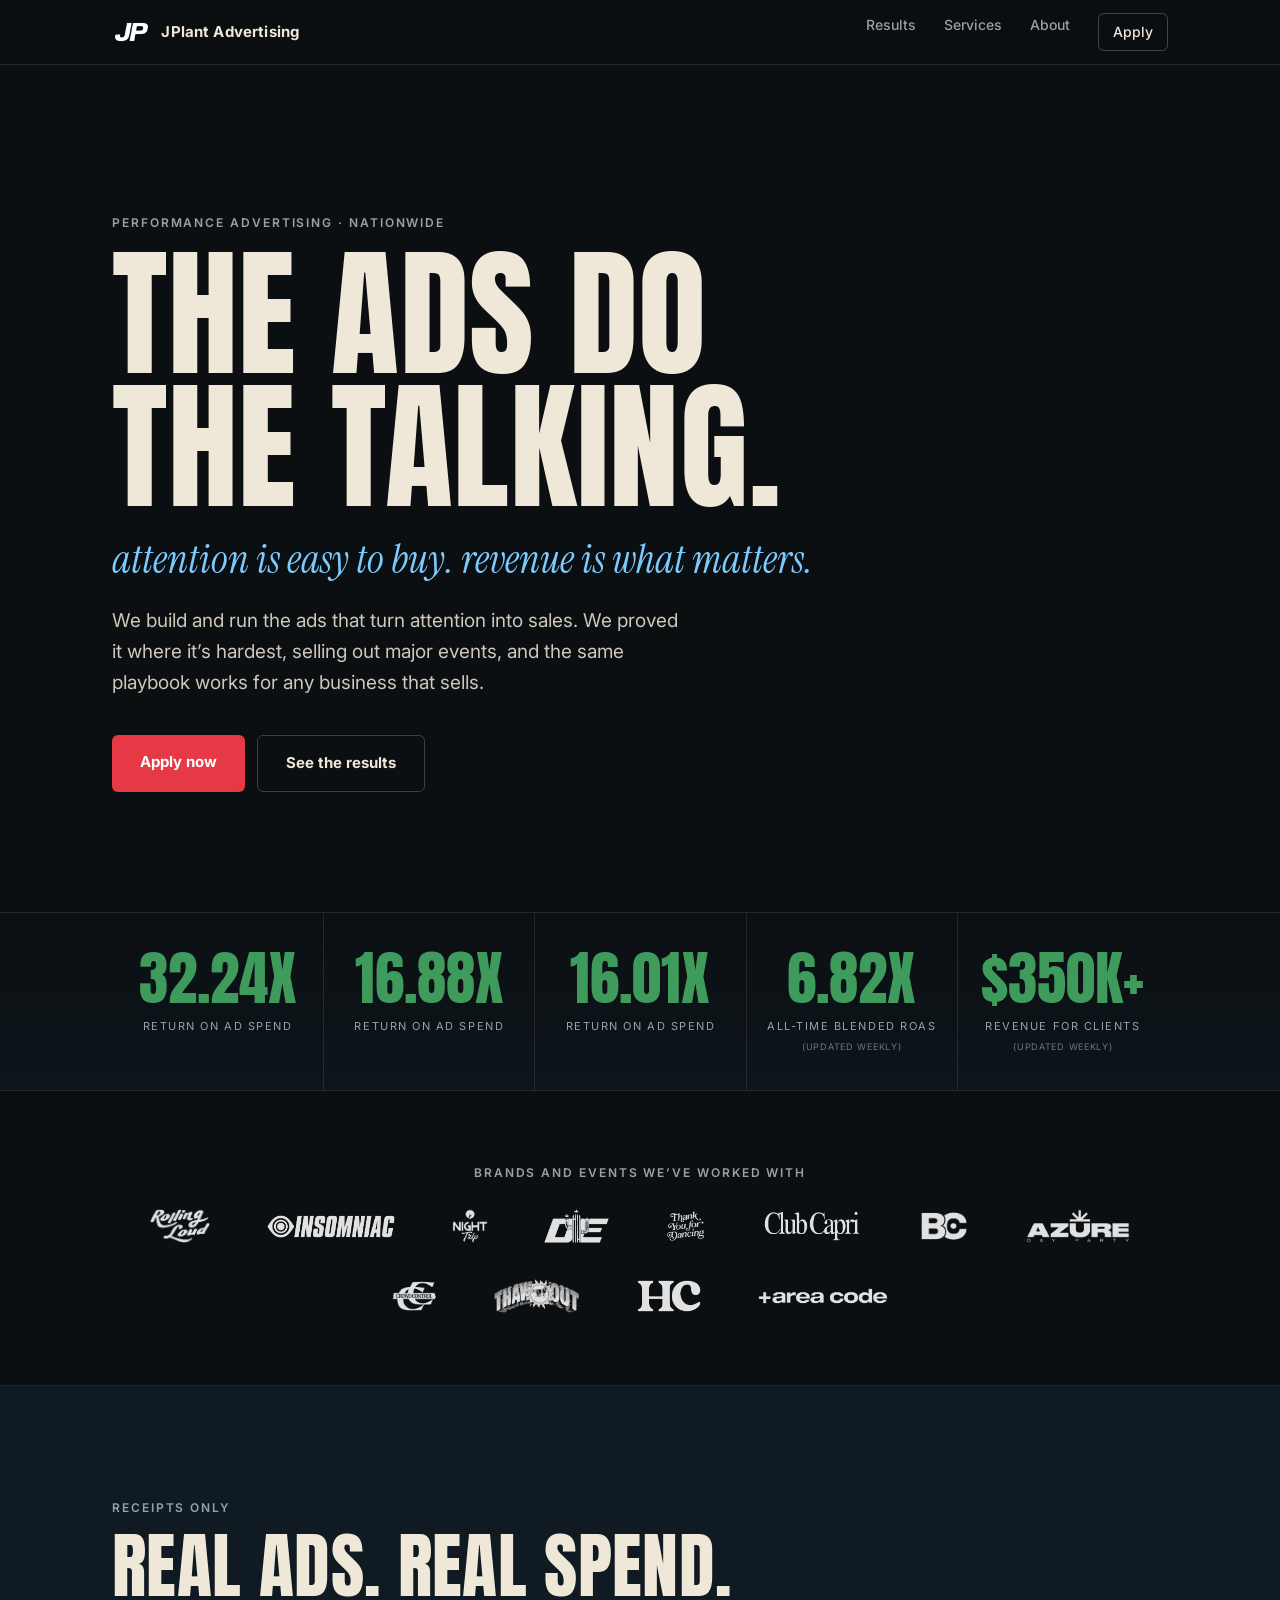
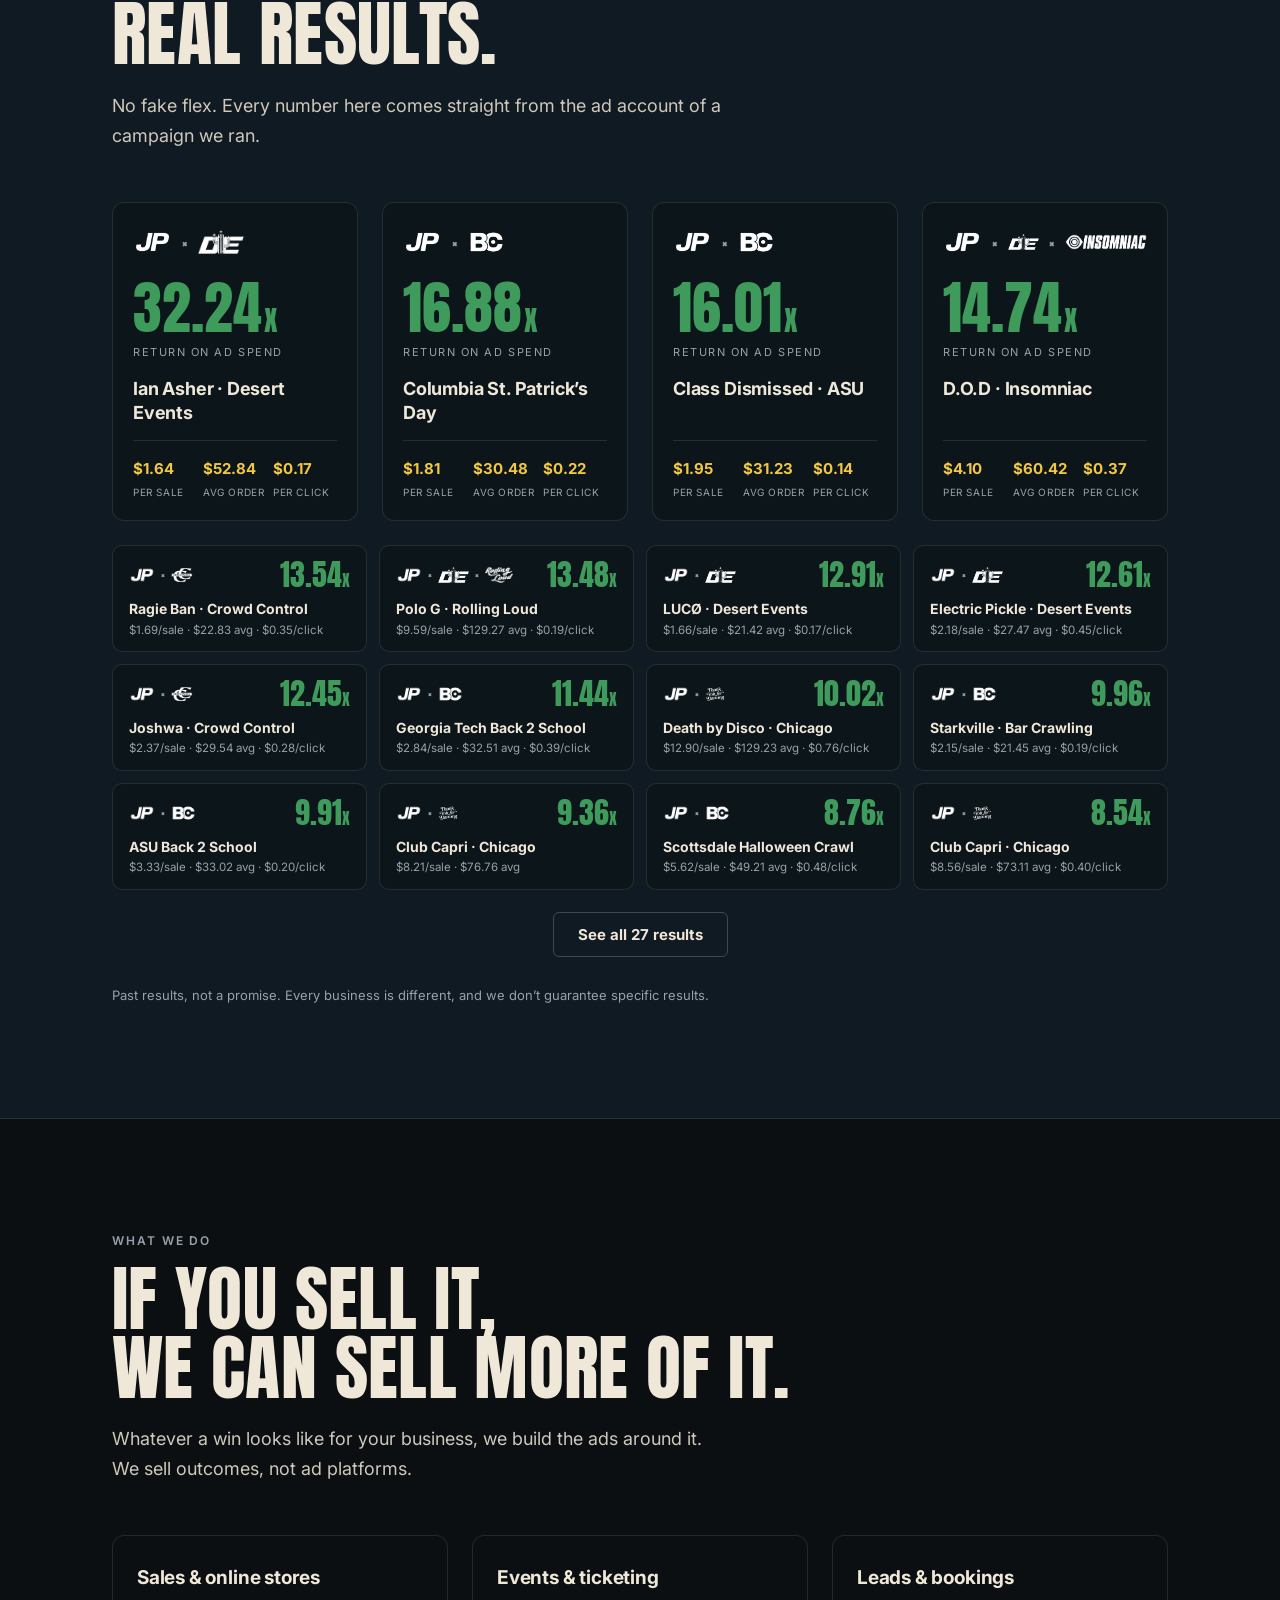
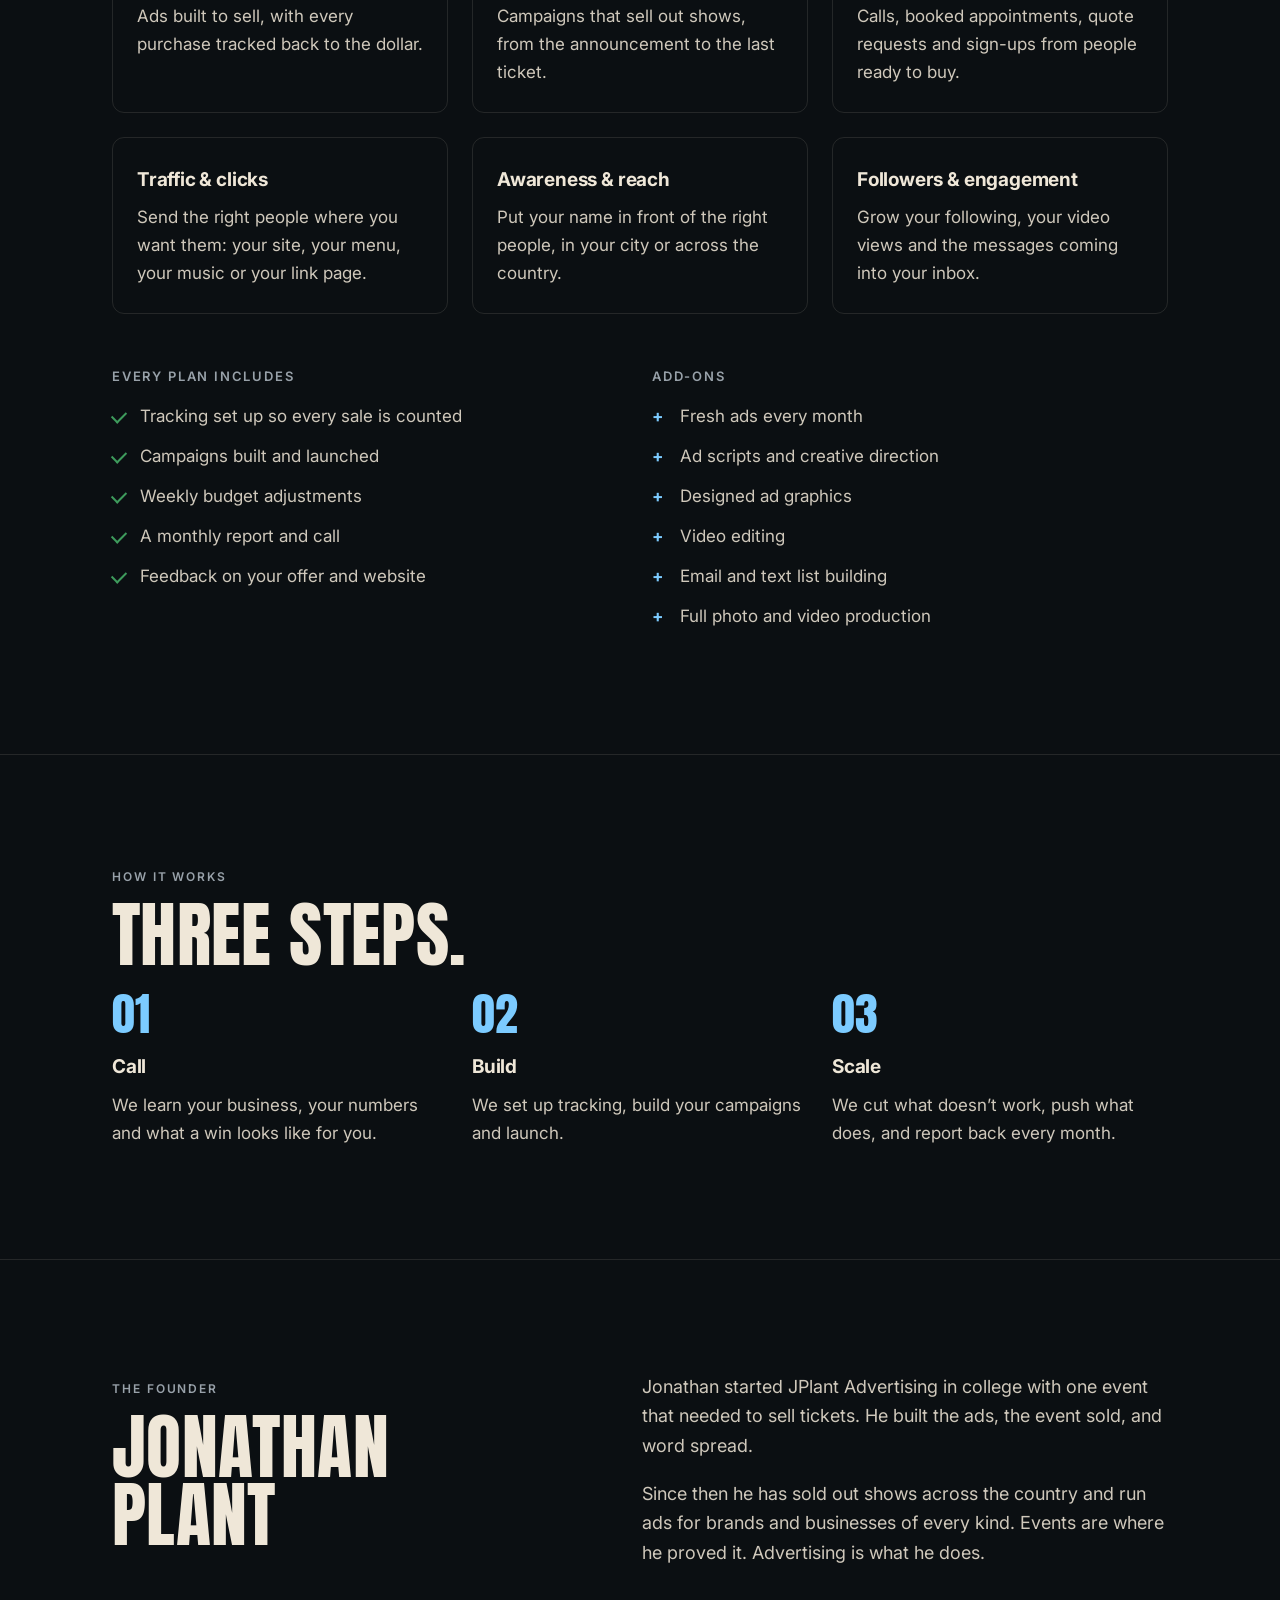
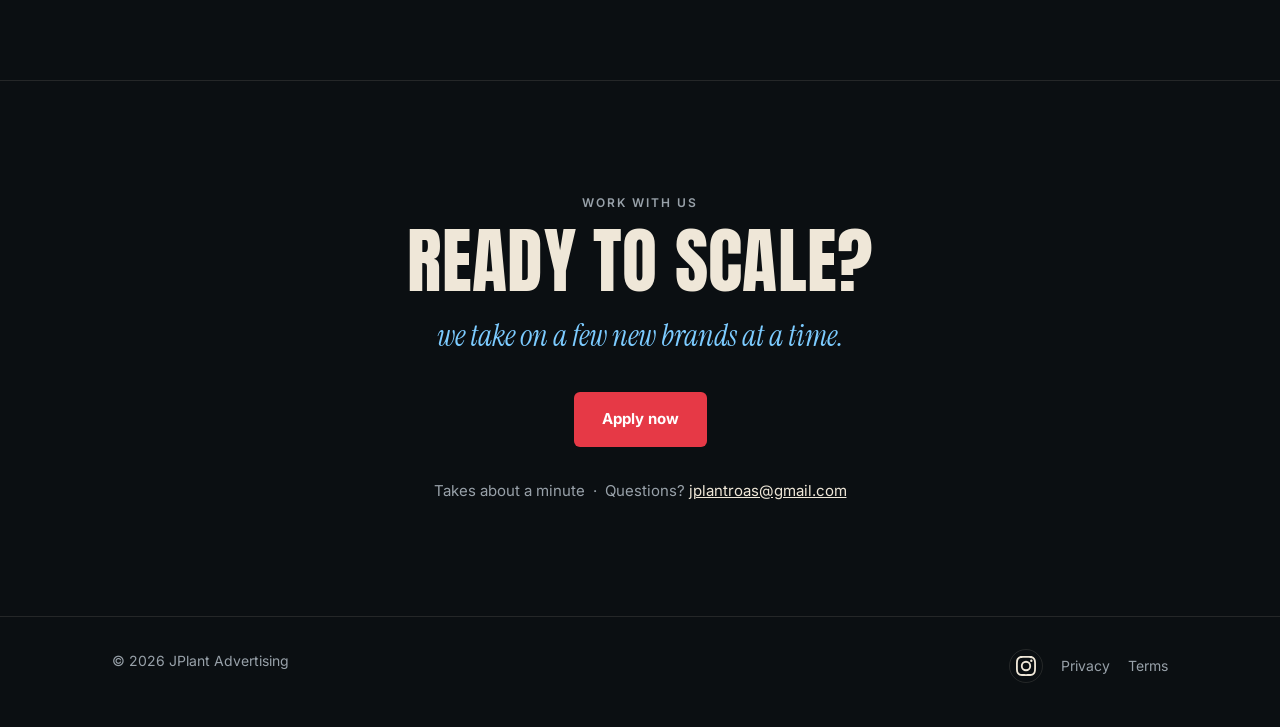
==== index.html @ 27d0354a "Copy: keep Build step and plan line vague" ====
<!doctype html><html lang="en"><head><meta charset="utf-8"><meta http-equiv="Content-Security-Policy" content="default-src 'self'; script-src 'self'; style-src 'self'; img-src 'self' data:; font-src 'self'; connect-src 'self'; form-action 'self' mailto:; base-uri 'self'; object-src 'none'; upgrade-insecure-requests"><meta name="referrer" content="strict-origin-when-cross-origin"><meta name="facebook-domain-verification" content="vubamt81bxkn15qtvo4wtvx6li7fex" /><link rel="icon" href="/favicon.svg" type="image/svg+xml"><link rel="icon" href="/favicon.ico" sizes="32x32"><link rel="apple-touch-icon" href="/img/icons/apple-touch-icon.png"><meta name="theme-color" content="#0B0F12"><meta name="viewport" content="width=device-width,initial-scale=1"><link rel="preload" href="/fonts/Anton-Regular.ttf" as="font" type="font/ttf" crossorigin><link rel="stylesheet" href="/style.css?v=14"><title>JPlant Advertising | Paid Ads That Sell</title><meta name="description" content="JPlant Advertising builds and runs paid ads that turn attention into sales for brands and businesses across the country."><link rel="canonical" href="https://jplantadvertising.com/"><meta property="og:type" content="website"><meta property="og:site_name" content="JPlant Advertising"><meta property="og:title" content="JPlant Advertising | Paid Ads That Sell"><meta property="og:description" content="Paid ads that turn attention into sales. Real campaigns, real receipts: up to 32.24X return on ad spend."><meta property="og:url" content="https://jplantadvertising.com/"><meta property="og:image" content="https://jplantadvertising.com/img/og.png"><meta property="og:image:width" content="1200"><meta property="og:image:height" content="630"><meta name="twitter:card" content="summary_large_image"><meta name="twitter:image" content="https://jplantadvertising.com/img/og.png"><script type="application/ld+json">{"@context":"https://schema.org","@type":"Organization","name":"JPlant Advertising","url":"https://jplantadvertising.com","logo":"https://jplantadvertising.com/img/icons/icon-512.png","email":"jplantroas@gmail.com","sameAs":["https://www.instagram.com/jplant.advertising/"]}</script></head><body>
<header class="top"><div class="wrap"><a class="brand" href="/"><img src="/img/logos/jplant-advertising.png" alt="JP"><span>JPlant Advertising</span></a><nav><a href="/#results">Results</a><a href="/#services">Services</a><a href="/#about">About</a><a href="/apply/" class="nav-cta">Apply</a></nav></div></header>
<main>
<section class="hero"><div class="wrap">
<div class="kicker">Performance advertising · Nationwide</div>
<h1 class="display">The ads do<br>the talking.</h1>
<p class="serif">attention is easy to buy. revenue is what matters.</p>
<p class="lede">We build and run the ads that turn attention into sales. We proved it where it&#8217;s hardest, selling out major events, and the same playbook works for any business that sells.</p>
<div class="ctas"><a class="btn" href="/apply/">Apply now</a><a class="btn ghost" href="#results">See the results</a></div>
</div></section>

<div class="proof"><div class="wrap proof-grid">
<div><span class="num money">32.24X</span><span class="lbl">Return on ad spend</span></div>
<div><span class="num money">16.88X</span><span class="lbl">Return on ad spend</span></div>
<div><span class="num money">16.01X</span><span class="lbl">Return on ad spend</span></div>
<div><span class="num money" id="blended">6.82X</span><span class="lbl">All-time blended ROAS</span><span class="upd">(Updated weekly)</span></div>
<div><span class="num money">$350K+</span><span class="lbl">Revenue for clients</span><span class="upd">(Updated weekly)</span></div>
</div></div>

<section class="logos"><div class="wrap">
<div class="kicker center">Brands and events we&#8217;ve worked with</div>
<div class="logo-row"><img src="/img/logos/rolling-loud.png" alt="Rolling Loud" loading="lazy"><img src="/img/logos/insomniac.png" alt="Insomniac" loading="lazy"><img src="/img/logos/night-trip.png" alt="Night Trip" loading="lazy"><img src="/img/logos/desert-events.png" alt="Desert Events" loading="lazy"><img src="/img/logos/thank-you-for-dancing.png" alt="Thank You For Dancing" loading="lazy"><img src="/img/logos/club-capri.png" alt="Club Capri" loading="lazy"><img src="/img/logos/bar-crawling.png" alt="Bar Crawling" loading="lazy"><img src="/img/logos/azure-day-party.png" alt="Azure Day Party" loading="lazy"><img src="/img/logos/crowd-control.png" alt="Crowd Control" loading="lazy"><img src="/img/logos/thaw-out.png" alt="Thaw Out" loading="lazy"><img src="/img/logos/house-calls.png" alt="House Calls" loading="lazy"><img src="/img/logos/area-code.png" alt="+area code" loading="lazy"></div>
</div></section>

<section id="results" class="cases"><div class="wrap">
<div class="kicker">Receipts only</div>
<h2 class="display">Real ads. Real spend.<br>Real results.</h2>
<p class="sub">No fake flex. Every number here comes straight from the ad account of a campaign we ran.</p>
<div class="case-grid featured">
<article class="case"><div class="cobrand"><img src="/img/logos/jplant-advertising.png" alt=""><span class="x">×</span><img src="/img/logos/desert-events.png" alt=""></div><div class="big">32.24<small>X</small></div><div class="roaslbl">Return on ad spend</div><h3>Ian Asher · Desert Events</h3><div class="metrics"><div><b>$1.64</b><span>per sale</span></div><div><b>$52.84</b><span>avg order</span></div><div><b>$0.17</b><span>per click</span></div></div></article>
<article class="case"><div class="cobrand"><img src="/img/logos/jplant-advertising.png" alt=""><span class="x">×</span><img src="/img/logos/bar-crawling.png" alt=""></div><div class="big">16.88<small>X</small></div><div class="roaslbl">Return on ad spend</div><h3>Columbia St. Patrick&#8217;s Day</h3><div class="metrics"><div><b>$1.81</b><span>per sale</span></div><div><b>$30.48</b><span>avg order</span></div><div><b>$0.22</b><span>per click</span></div></div></article>
<article class="case"><div class="cobrand"><img src="/img/logos/jplant-advertising.png" alt=""><span class="x">×</span><img src="/img/logos/bar-crawling.png" alt=""></div><div class="big">16.01<small>X</small></div><div class="roaslbl">Return on ad spend</div><h3>Class Dismissed · ASU</h3><div class="metrics"><div><b>$1.95</b><span>per sale</span></div><div><b>$31.23</b><span>avg order</span></div><div><b>$0.14</b><span>per click</span></div></div></article>
<article class="case"><div class="cobrand"><img src="/img/logos/jplant-advertising.png" alt=""><span class="x">×</span><img src="/img/logos/desert-events.png" alt=""><span class="x">×</span><img src="/img/logos/insomniac.png" alt=""></div><div class="big">14.74<small>X</small></div><div class="roaslbl">Return on ad spend</div><h3>D.O.D · Insomniac</h3><div class="metrics"><div><b>$4.10</b><span>per sale</span></div><div><b>$60.42</b><span>avg order</span></div><div><b>$0.37</b><span>per click</span></div></div></article>
</div>
<div class="mini-grid" id="more-results">
<article class="mini"><div class="mini-top"><div class="mini-logos"><img src="/img/logos/jplant-advertising.png" alt=""><span class="x">×</span><img src="/img/logos/crowd-control.png" alt=""></div><div class="mini-num">13.54<small>X</small></div></div><h4>Ragie Ban · Crowd Control</h4><p>$1.69/sale · $22.83 avg · $0.35/click</p></article>
<article class="mini"><div class="mini-top"><div class="mini-logos"><img src="/img/logos/jplant-advertising.png" alt=""><span class="x">×</span><img src="/img/logos/desert-events.png" alt=""><span class="x">×</span><img src="/img/logos/rolling-loud.png" alt=""></div><div class="mini-num">13.48<small>X</small></div></div><h4>Polo G · Rolling Loud</h4><p>$9.59/sale · $129.27 avg · $0.19/click</p></article>
<article class="mini"><div class="mini-top"><div class="mini-logos"><img src="/img/logos/jplant-advertising.png" alt=""><span class="x">×</span><img src="/img/logos/desert-events.png" alt=""></div><div class="mini-num">12.91<small>X</small></div></div><h4>LUCØ · Desert Events</h4><p>$1.66/sale · $21.42 avg · $0.17/click</p></article>
<article class="mini"><div class="mini-top"><div class="mini-logos"><img src="/img/logos/jplant-advertising.png" alt=""><span class="x">×</span><img src="/img/logos/desert-events.png" alt=""></div><div class="mini-num">12.61<small>X</small></div></div><h4>Electric Pickle · Desert Events</h4><p>$2.18/sale · $27.47 avg · $0.45/click</p></article>
<article class="mini"><div class="mini-top"><div class="mini-logos"><img src="/img/logos/jplant-advertising.png" alt=""><span class="x">×</span><img src="/img/logos/crowd-control.png" alt=""></div><div class="mini-num">12.45<small>X</small></div></div><h4>Joshwa · Crowd Control</h4><p>$2.37/sale · $29.54 avg · $0.28/click</p></article>
<article class="mini"><div class="mini-top"><div class="mini-logos"><img src="/img/logos/jplant-advertising.png" alt=""><span class="x">×</span><img src="/img/logos/bar-crawling.png" alt=""></div><div class="mini-num">11.44<small>X</small></div></div><h4>Georgia Tech Back 2 School</h4><p>$2.84/sale · $32.51 avg · $0.39/click</p></article>
<article class="mini"><div class="mini-top"><div class="mini-logos"><img src="/img/logos/jplant-advertising.png" alt=""><span class="x">×</span><img src="/img/logos/thank-you-for-dancing.png" alt=""></div><div class="mini-num">10.02<small>X</small></div></div><h4>Death by Disco · Chicago</h4><p>$12.90/sale · $129.23 avg · $0.76/click</p></article>
<article class="mini"><div class="mini-top"><div class="mini-logos"><img src="/img/logos/jplant-advertising.png" alt=""><span class="x">×</span><img src="/img/logos/bar-crawling.png" alt=""></div><div class="mini-num">9.96<small>X</small></div></div><h4>Starkville · Bar Crawling</h4><p>$2.15/sale · $21.45 avg · $0.19/click</p></article>
<article class="mini"><div class="mini-top"><div class="mini-logos"><img src="/img/logos/jplant-advertising.png" alt=""><span class="x">×</span><img src="/img/logos/bar-crawling.png" alt=""></div><div class="mini-num">9.91<small>X</small></div></div><h4>ASU Back 2 School</h4><p>$3.33/sale · $33.02 avg · $0.20/click</p></article>
<article class="mini"><div class="mini-top"><div class="mini-logos"><img src="/img/logos/jplant-advertising.png" alt=""><span class="x">×</span><img src="/img/logos/thank-you-for-dancing.png" alt=""></div><div class="mini-num">9.36<small>X</small></div></div><h4>Club Capri · Chicago</h4><p>$8.21/sale · $76.76 avg</p></article>
<article class="mini"><div class="mini-top"><div class="mini-logos"><img src="/img/logos/jplant-advertising.png" alt=""><span class="x">×</span><img src="/img/logos/bar-crawling.png" alt=""></div><div class="mini-num">8.76<small>X</small></div></div><h4>Scottsdale Halloween Crawl</h4><p>$5.62/sale · $49.21 avg · $0.48/click</p></article>
<article class="mini"><div class="mini-top"><div class="mini-logos"><img src="/img/logos/jplant-advertising.png" alt=""><span class="x">×</span><img src="/img/logos/thank-you-for-dancing.png" alt=""></div><div class="mini-num">8.54<small>X</small></div></div><h4>Club Capri · Chicago</h4><p>$8.56/sale · $73.11 avg · $0.40/click</p></article>
<article class="mini extra"><div class="mini-top"><div class="mini-logos"><img src="/img/logos/jplant-advertising.png" alt=""><span class="x">×</span><img src="/img/logos/desert-events.png" alt=""></div><div class="mini-num">8.34<small>X</small></div></div><h4>Skysill · Desert Events</h4><p>$2.13/sale · $17.73 avg · $0.77/click</p></article>
<article class="mini extra"><div class="mini-top"><div class="mini-logos"><img src="/img/logos/jplant-advertising.png" alt=""><span class="x">×</span><img src="/img/logos/bar-crawling.png" alt=""></div><div class="mini-num">7.95<small>X</small></div></div><h4>Starkville St. Patrick&#8217;s Day</h4><p>$2.76/sale · $21.97 avg · $0.25/click</p></article>
<article class="mini extra"><div class="mini-top"><div class="mini-logos"><img src="/img/logos/jplant-advertising.png" alt=""><span class="x">×</span><img src="/img/logos/thank-you-for-dancing.png" alt=""></div><div class="mini-num">7.94<small>X</small></div></div><h4>Club Capri</h4><p>$9.73/sale · $77.25 avg</p></article>
<article class="mini extra"><div class="mini-top"><div class="mini-logos"><img src="/img/logos/jplant-advertising.png" alt=""><span class="x">×</span><img src="/img/logos/bar-crawling.png" alt=""></div><div class="mini-num">7.74<small>X</small></div></div><h4>Scottsdale Santa · Bar Crawling</h4><p>$3.85/sale · $28.50 avg · $0.52/click</p></article>
<article class="mini extra"><div class="mini-top"><div class="mini-logos"><img src="/img/logos/jplant-advertising.png" alt=""><span class="x">×</span><img src="/img/logos/desert-events.png" alt=""></div><div class="mini-num">7.62<small>X</small></div></div><h4>Daniel Allan · Desert Events</h4><p>$4.34/sale · $33.05 avg · $0.36/click</p></article>
<article class="mini extra"><div class="mini-top"><div class="mini-logos"><img src="/img/logos/jplant-advertising.png" alt=""><span class="x">×</span><img src="/img/logos/bar-crawling.png" alt=""></div><div class="mini-num">7.32<small>X</small></div></div><h4>Mizzou · Bar Crawling</h4><p>$3.39/sale · $24.79 avg · $0.19/click</p></article>
<article class="mini extra"><div class="mini-top"><div class="mini-logos"><img src="/img/logos/jplant-advertising.png" alt=""><span class="x">×</span><img src="/img/logos/thank-you-for-dancing.png" alt=""></div><div class="mini-num">7.21<small>X</small></div></div><h4>Club Capri · Detroit</h4><p>$13.32/sale · $96.01 avg · $0.45/click</p></article>
<article class="mini extra"><div class="mini-top"><div class="mini-logos"><img src="/img/logos/jplant-advertising.png" alt=""><span class="x">×</span><img src="/img/logos/desert-events.png" alt=""></div><div class="mini-num">7.12<small>X</small></div></div><h4>Rob the Bank · Desert Events</h4><p>$4.71/sale · $33.52 avg · $0.30/click</p></article>
<article class="mini extra"><div class="mini-top"><div class="mini-logos"><img src="/img/logos/jplant-advertising.png" alt=""><span class="x">×</span><img src="/img/logos/desert-events.png" alt=""></div><div class="mini-num">7.00<small>X</small></div></div><h4>Kelland · Desert Events</h4><p>$2.89/sale · $20.23 avg · $0.19/click</p></article>
<article class="mini extra"><div class="mini-top"><div class="mini-logos"><img src="/img/logos/jplant-advertising.png" alt=""><span class="x">×</span><img src="/img/logos/thaw-out.png" alt=""></div><div class="mini-num">$0.10 <i>per click</i></div></div><h4>Thaw Out Festival · Knoxville</h4><p>350K reached · 785K impressions</p></article>
<article class="mini extra"><div class="mini-top"><div class="mini-logos"><img src="/img/logos/jplant-advertising.png" alt=""><span class="x">×</span><img src="/img/logos/thaw-out.png" alt=""></div><div class="mini-num">$0.21 <i>per click</i></div></div><h4>Thaw Out Festival · Boone</h4><p>100K reached · 335K impressions</p></article>
</div>
<div class="more-wrap"><button class="btn ghost more-btn" type="button" aria-expanded="false" aria-controls="more-results">See all 27 results</button></div>
<p class="fineprint">Past results, not a promise. Every business is different, and we don&#8217;t guarantee specific results.</p>
</div></section>

<section id="services"><div class="wrap">
<div class="kicker">What we do</div>
<h2 class="display">If you sell it,<br>we can sell more of it.</h2>
<p class="sub">Whatever a win looks like for your business, we build the ads around it. We sell outcomes, not ad platforms.</p>
<div class="cols three">
<div class="tile"><h3>Sales &amp; online stores</h3><p>Ads built to sell, with every purchase tracked back to the dollar.</p></div>
<div class="tile"><h3>Events &amp; ticketing</h3><p>Campaigns that sell out shows, from the announcement to the last ticket.</p></div>
<div class="tile"><h3>Leads &amp; bookings</h3><p>Calls, booked appointments, quote requests and sign-ups from people ready to buy.</p></div>
<div class="tile"><h3>Traffic &amp; clicks</h3><p>Send the right people where you want them: your site, your menu, your music or your link page.</p></div>
<div class="tile"><h3>Awareness &amp; reach</h3><p>Put your name in front of the right people, in your city or across the country.</p></div>
<div class="tile"><h3>Followers &amp; engagement</h3><p>Grow your following, your video views and the messages coming into your inbox.</p></div>
</div>
<div class="split">
<div><h3 class="small-h">Every plan includes</h3><ul class="checks">
<li>Tracking set up so every sale is counted</li>
<li>Campaigns built and launched</li>
<li>Weekly budget adjustments</li>
<li>A monthly report and call</li>
<li>Feedback on your offer and website</li>
</ul></div>
<div><h3 class="small-h">Add-ons</h3><ul class="checks plus">
<li>Fresh ads every month</li><li>Ad scripts and creative direction</li>
<li>Designed ad graphics</li>
<li>Video editing</li>
<li>Email and text list building</li>
<li>Full photo and video production</li>
</ul></div>
</div>
</div></section>

<section id="how"><div class="wrap">
<div class="kicker">How it works</div>
<h2 class="display">Three steps.</h2>
<div class="cols three">
<div class="step"><div class="n">01</div><h3>Call</h3><p>We learn your business, your numbers and what a win looks like for you.</p></div>
<div class="step"><div class="n">02</div><h3>Build</h3><p>We set up tracking, build your campaigns and launch.</p></div>
<div class="step"><div class="n">03</div><h3>Scale</h3><p>We cut what doesn&#8217;t work, push what does, and report back every month.</p></div>
</div>
</div></section>

<section id="about"><div class="wrap about">
<div><div class="kicker">The founder</div><h2 class="display">Jonathan<br>Plant</h2></div>
<div class="about-copy">
<p>Jonathan started JPlant Advertising in college with one event that needed to sell tickets. He built the ads, the event sold, and word spread.</p>
<p>Since then he has sold out shows across the country and run ads for brands and businesses of every kind. Events are where he proved it. Advertising is what he does.</p>
</div>
</div></section>

<section id="contact" class="contact"><div class="wrap">
<div class="kicker center">Work with us</div>
<h2 class="display">Ready to scale?</h2>
<p class="serif">we take on a few new brands at a time.</p>
<a class="btn" href="/apply/">Apply now</a>
<p class="contact-line">Takes about a minute &nbsp;·&nbsp; Questions? <a href="mailto:jplantroas@gmail.com">jplantroas@gmail.com</a></p>
</div></section>
</main>
<footer><div class="wrap"><div>&copy; 2026 JPlant Advertising</div><div class="foot-links"><a class="social" href="https://www.instagram.com/jplant.advertising/" target="_blank" rel="noopener" aria-label="JPlant Advertising on Instagram"><svg viewBox="0 0 24 24" width="20" height="20" aria-hidden="true"><path fill="currentColor" d="M12 2.2c3.2 0 3.6 0 4.8.1 1.2.1 1.8.2 2.2.4.6.2 1 .5 1.4.9.4.4.7.8.9 1.4.2.4.4 1 .4 2.2.1 1.3.1 1.6.1 4.8s0 3.6-.1 4.8c-.1 1.2-.2 1.8-.4 2.2-.2.6-.5 1-.9 1.4-.4.4-.8.7-1.4.9-.4.2-1 .4-2.2.4-1.3.1-1.6.1-4.8.1s-3.6 0-4.8-.1c-1.2-.1-1.8-.2-2.2-.4-.6-.2-1-.5-1.4-.9-.4-.4-.7-.8-.9-1.4-.2-.4-.4-1-.4-2.2-.1-1.3-.1-1.6-.1-4.8s0-3.6.1-4.8c.1-1.2.2-1.8.4-2.2.2-.6.5-1 .9-1.4.4-.4.8-.7 1.4-.9.4-.2 1-.4 2.2-.4 1.3-.1 1.6-.1 4.8-.1M12 0C8.7 0 8.3 0 7.1.1 5.8.1 4.9.3 4.1.6c-.8.3-1.5.7-2.1 1.4C1.3 2.6.9 3.3.6 4.1.3 4.9.1 5.8.1 7.1 0 8.3 0 8.7 0 12s0 3.7.1 4.9c.1 1.3.3 2.2.6 2.9.3.8.7 1.5 1.4 2.1.7.7 1.3 1.1 2.1 1.4.8.3 1.7.5 2.9.6 1.3.1 1.7.1 4.9.1s3.7 0 4.9-.1c1.3-.1 2.2-.3 2.9-.6.8-.3 1.5-.7 2.1-1.4.7-.7 1.1-1.3 1.4-2.1.3-.8.5-1.7.6-2.9.1-1.3.1-1.7.1-4.9s0-3.7-.1-4.9c-.1-1.3-.3-2.2-.6-2.9-.3-.8-.7-1.5-1.4-2.1C21.4 1.3 20.7.9 19.9.6 19.1.3 18.2.1 16.9.1 15.7 0 15.3 0 12 0zm0 5.8a6.2 6.2 0 1 0 0 12.4 6.2 6.2 0 0 0 0-12.4zM12 16a4 4 0 1 1 0-8 4 4 0 0 1 0 8zm6.4-11.8a1.4 1.4 0 1 0 0 2.9 1.4 1.4 0 0 0 0-2.9z"/></svg></a><a href="/privacy/">Privacy</a><a href="/terms/">Terms</a></div></div></footer>
<script src="/js/site.js?v=2" defer></script>
</body></html>
---- style.css ----
/* JPlant Advertising. Brand: Ink/Bone base, Anton headlines (uppercase), Instrument Serif
   italic one-liners (lowercase), Inter body. Green = money/results only. Gold = stat callouts.
   Red = the one CTA. Navy = case studies. */
@font-face{font-family:Anton;src:url(/fonts/Anton-Regular.ttf) format("truetype");font-display:swap}
@font-face{font-family:"Instrument Serif";font-style:italic;src:url(/fonts/InstrumentSerif-Italic.ttf) format("truetype");font-display:swap}
@font-face{font-family:Inter;src:url(/fonts/Inter.ttf) format("truetype");font-weight:100 900;font-display:swap}
:root{--ink:#0B0F12;--bone:#EFE7D8;--green:#3E9B5C;--gold:#F2C744;--red:#E63946;--navy:#0F1A22;--blue:#7CCBFF;--muted:#98a1a9;--soft:#cfc8bb;--line:rgba(239,231,216,.11);--pad:clamp(64px,9vw,112px);--gap:clamp(16px,2.4vw,24px)}
*{box-sizing:border-box}
html{-webkit-text-size-adjust:100%;scroll-behavior:smooth;scroll-padding-top:72px}
body{margin:0;background:var(--ink);color:var(--bone);font:17px/1.65 Inter,-apple-system,"Segoe UI",Helvetica,Arial,sans-serif;-webkit-font-smoothing:antialiased}
a{color:var(--bone)}
img{max-width:100%;display:block}
p{margin:0 0 1em}
.wrap{max-width:1120px;margin:0 auto;padding:0 clamp(18px,4vw,32px)}
.display{font-family:Anton,Impact,sans-serif;text-transform:uppercase;font-weight:400;letter-spacing:.005em;line-height:.95}
.serif{font-family:"Instrument Serif",Georgia,serif;font-style:italic;text-transform:lowercase;font-weight:400}
.kicker{font-size:12px;letter-spacing:.16em;text-transform:uppercase;color:var(--muted);font-weight:600;margin-bottom:14px}
.center{text-align:center}
/* header */
header.top{position:sticky;top:0;z-index:10;background:rgba(11,15,18,.86);backdrop-filter:saturate(140%) blur(10px);-webkit-backdrop-filter:saturate(140%) blur(10px);border-bottom:1px solid var(--line)}
header.top .wrap{display:flex;align-items:center;justify-content:space-between;height:64px}
.brand{display:flex;align-items:center;gap:10px;text-decoration:none;font-weight:700;font-size:15px;letter-spacing:.01em}
.brand img{height:24px;width:auto}
.brand span{white-space:nowrap}
nav{display:flex;gap:clamp(14px,2.6vw,28px)}
nav a{text-decoration:none;color:var(--muted);font-size:14px;font-weight:500}
nav a:hover{color:var(--bone)}
/* buttons */
.btn{display:inline-block;background:var(--red);color:#fff;text-decoration:none;font-weight:700;font-size:15px;padding:15px 28px;border-radius:6px;transition:filter .15s,transform .15s}
.btn:hover{filter:brightness(1.08);transform:translateY(-1px)}
.btn.ghost{background:transparent;border:1px solid rgba(239,231,216,.22);color:var(--bone)}
/* sections */
section{padding:var(--pad) 0;border-bottom:1px solid var(--line)}
h2{font-size:clamp(42px,6.4vw,72px);margin:0 0 22px}
h3{font-weight:700;letter-spacing:-.01em}
.sub{max-width:620px;color:var(--soft);font-size:18px;margin:0 0 clamp(36px,5vw,52px)}
/* hero */
.hero{padding:clamp(84px,12vw,148px) 0 clamp(72px,10vw,120px)}
.hero h1{font-size:clamp(60px,11.5vw,140px);margin:0 0 22px}
.hero .serif{font-size:clamp(26px,3.6vw,40px);line-height:1.2;color:var(--blue);margin:0 0 22px}
.hero .lede{max-width:580px;color:var(--soft);font-size:clamp(17px,1.6vw,19px);margin:0 0 36px}
.ctas{display:flex;gap:12px;flex-wrap:wrap}
/* proof bar */
.proof{border-bottom:1px solid var(--line);background:linear-gradient(180deg,rgba(15,26,34,.0),rgba(15,26,34,.55))}
.proof-grid{display:grid;grid-template-columns:repeat(5,1fr)}
.proof-grid>div{padding:36px 10px;text-align:center;border-left:1px solid var(--line)}
.proof-grid>div:first-child{border-left:0}
.num{display:block;font-family:Anton,Impact,sans-serif;font-size:clamp(40px,4.6vw,60px);line-height:1}
.money{color:var(--green)}
.lbl{display:block;margin-top:10px;font-size:11px;letter-spacing:.14em;text-transform:uppercase;color:var(--muted)}
/* logos */
.logos{padding:clamp(48px,6vw,72px) 0}
.logo-row{display:flex;flex-wrap:wrap;align-items:center;justify-content:center;gap:clamp(22px,3vw,36px) clamp(30px,4.5vw,56px);margin-top:26px}
.logo-row img{height:34px;width:auto;max-width:130px;object-fit:contain;opacity:.88;transition:opacity .15s}
.logo-row img:hover{opacity:1}
/* case studies */
.cases{background:var(--navy)}
.case-grid{display:grid;grid-template-columns:repeat(auto-fill,minmax(250px,1fr));gap:var(--gap)}
.case{display:flex;flex-direction:column;border:1px solid var(--line);border-radius:12px;padding:26px 24px 22px;background:rgba(11,15,18,.42);transition:border-color .15s,transform .15s}
.case:hover{border-color:rgba(124,203,255,.35);transform:translateY(-2px)}
.cobrand{display:flex;align-items:center;gap:10px;height:30px;margin-bottom:22px}
.cobrand img{height:26px;width:auto;max-width:96px;object-fit:contain}
.cobrand .x{font-family:Anton,sans-serif;color:var(--muted);font-size:16px}
.big{font-family:Anton,Impact,sans-serif;font-size:64px;line-height:1;color:var(--green)}
.big small{font-size:28px;margin-left:2px}
.roaslbl{font-size:11px;letter-spacing:.14em;text-transform:uppercase;color:var(--muted);margin-top:6px}
.case h3{font-size:18px;line-height:1.3;margin:16px 0 0}
.case .note{color:var(--soft);font-size:15px;margin:10px 0 0}
.metrics{display:grid;grid-template-columns:repeat(3,1fr);gap:8px;margin-top:auto;padding-top:16px}
.case h3+.metrics{margin-top:16px;border-top:1px solid var(--line)}
.metrics b{display:block;color:var(--gold);font-size:16px;font-weight:700}
.metrics span{display:block;font-size:10.5px;color:var(--muted);text-transform:uppercase;letter-spacing:.08em;margin-top:2px}
.fineprint{font-size:13px;color:var(--muted);margin:28px 0 0}
/* services */
.cols{display:grid;gap:var(--gap)}
.cols.three{grid-template-columns:repeat(3,1fr)}
.tile{border:1px solid var(--line);border-radius:12px;padding:26px 24px}
.tile h3,.step h3{font-size:19px;margin:0 0 8px}
.tile p,.step p{color:var(--soft);margin:0}
.split{display:grid;grid-template-columns:1fr 1fr;gap:var(--gap);margin-top:clamp(36px,5vw,52px)}
.small-h{font-size:13px;letter-spacing:.14em;text-transform:uppercase;color:var(--muted);font-weight:600;margin:0 0 14px}
.checks{list-style:none;padding:0;margin:0}
.checks li{position:relative;padding:0 0 12px 28px;color:var(--soft)}
.checks li::before{content:"";position:absolute;left:0;top:.55em;width:12px;height:7px;border-left:2px solid var(--green);border-bottom:2px solid var(--green);transform:rotate(-45deg)}
.checks.plus li::before{content:"+";border:0;transform:none;top:0;width:auto;height:auto;color:var(--blue);font-weight:700}
.step .n{font-family:Anton,sans-serif;font-size:46px;line-height:1;color:var(--blue);margin-bottom:14px}
/* about */
.about{display:grid;grid-template-columns:1fr 1.15fr;gap:clamp(32px,6vw,72px);align-items:end}
.about h2{margin-bottom:18px}
.about .serif{font-size:clamp(26px,3vw,34px);line-height:1.2;color:var(--blue);margin:0}
.about-copy p{color:var(--soft);font-size:18px}
.about-copy p:last-child{margin:0}
/* contact */
.contact{text-align:center;border-bottom:0}
.contact h2{margin-bottom:16px}
.contact .serif{font-size:clamp(24px,2.8vw,30px);color:var(--blue);margin:0 0 32px}
.contact-line{margin:32px 0 0;color:var(--muted);font-size:15px}
.contact-line a{color:var(--bone)}
/* legal pages */
.doc{padding:clamp(56px,8vw,88px) 0}
.doc h1{font-family:Anton,sans-serif;text-transform:uppercase;font-weight:400;font-size:clamp(40px,6vw,56px);margin:0 0 6px}
.doc .date{color:var(--muted);margin:0 0 32px}
.doc h2{font-family:Inter,sans-serif;text-transform:none;font-size:21px;margin:36px 0 10px}
.doc p,.doc li{color:var(--soft);max-width:760px}
/* footer */
footer{padding:32px 0 44px;color:var(--muted);font-size:14px;border-top:1px solid var(--line)}
footer .wrap{display:flex;flex-wrap:wrap;gap:8px 20px;justify-content:space-between}
footer a{color:var(--muted);text-decoration:none;margin-left:18px}
footer a:first-child{margin-left:0}
footer a:hover{color:var(--bone)}
/* responsive */
@media (max-width:900px){.proof-grid{grid-template-columns:repeat(3,1fr)}.proof-grid>div:nth-child(4){border-left:0}.proof-grid>div:nth-child(n+4){border-top:1px solid var(--line)}.cols.three{grid-template-columns:1fr}.about{grid-template-columns:1fr;align-items:start}}
@media (max-width:600px){.brand span{display:none}.proof-grid{grid-template-columns:1fr 1fr}.proof-grid>div{border-left:0;border-top:1px solid var(--line)}.proof-grid>div:nth-child(-n+2){border-top:0}.proof-grid>div:nth-child(even){border-left:1px solid var(--line)}.proof-grid>div:last-child{grid-column:1/-1;border-left:0}.split{grid-template-columns:1fr}.big{font-size:56px}.logo-row img{height:28px;max-width:110px}}
.case-grid{grid-template-columns:repeat(3,1fr)}
.case-grid.featured{grid-template-columns:repeat(4,1fr);margin-bottom:var(--gap)}
.case-grid.featured .big{font-size:58px}
@media (max-width:1000px){.case-grid.featured{grid-template-columns:repeat(2,1fr)}.case-grid{grid-template-columns:repeat(2,1fr)}}
@media (max-width:600px){.case-grid,.case-grid.featured{grid-template-columns:1fr}}
.case-grid:not(.featured){grid-template-columns:repeat(4,1fr)}
.case-grid:not(.featured) .big{font-size:54px}
.best{margin-top:var(--gap);border:1px solid var(--line);border-radius:12px;padding:24px 24px 26px;background:rgba(11,15,18,.42)}
.best-head .kicker{margin:0}
.best-grid{display:grid;grid-template-columns:repeat(4,1fr);gap:var(--gap);margin-top:18px}
.best-grid .num{font-size:clamp(36px,4vw,48px)}
.best-grid .lbl{letter-spacing:.08em}
@media (max-width:1000px){.case-grid:not(.featured),.best-grid{grid-template-columns:repeat(2,1fr)}}
@media (max-width:600px){.case-grid:not(.featured){grid-template-columns:1fr}}
.case-grid.featured,.case-grid:not(.featured),.best-grid{grid-template-columns:repeat(4,minmax(0,1fr))}
.case{padding:24px 20px 20px}
.metrics{gap:6px}
.metrics b{font-size:15px}
.metrics span{font-size:10px;letter-spacing:.06em;white-space:nowrap}
.case h3{min-height:2.6em}
@media (max-width:1000px){.case-grid.featured,.case-grid:not(.featured),.best-grid{grid-template-columns:repeat(2,minmax(0,1fr))}}
@media (max-width:600px){.case-grid.featured,.case-grid:not(.featured){grid-template-columns:1fr}.case h3{min-height:0}}
.cobrand{min-width:0;overflow:hidden}
.cobrand img{flex:0 1 auto;min-width:0;max-width:84px;height:24px}
.cobrand img:first-child{flex:0 0 auto}
/* nav + apply page */
nav a.nav-cta{color:var(--bone);border:1px solid rgba(239,231,216,.25);padding:6px 14px;border-radius:6px}
nav a.nav-cta:hover{border-color:var(--red);color:#fff}
.apply{padding:clamp(56px,8vw,96px) 0 clamp(72px,9vw,112px)}
.narrow{max-width:760px}
.apply h1{font-size:clamp(52px,8vw,92px);margin:0 0 18px}
.apply .serif{font-size:clamp(24px,3vw,32px);color:var(--blue);margin:0 0 18px}
.apply .lede{color:var(--soft);font-size:18px;margin:0 0 44px;max-width:600px}
fieldset{border:0;border-top:1px solid var(--line);padding:30px 0 6px;margin:0}
legend{display:flex;align-items:baseline;gap:14px;font-size:20px;font-weight:700;padding:0;margin-bottom:6px}
.qn{font-family:Anton,sans-serif;color:var(--blue);font-size:22px;font-weight:400}
.hint{color:var(--muted);font-size:14px;margin:4px 0 0 38px}
.opts{display:grid;grid-template-columns:1fr 1fr;gap:10px;margin:16px 0 0}
.opt{position:relative;cursor:pointer}
.opt input{position:absolute;opacity:0;pointer-events:none}
.opt span{display:block;border:1px solid var(--line);border-radius:8px;padding:14px 16px;color:var(--soft);transition:border-color .15s,background .15s,color .15s}
.opt:hover span{border-color:rgba(239,231,216,.3)}
.opt input:checked+span{border-color:var(--blue);background:rgba(124,203,255,.08);color:var(--bone)}
.opt input:focus-visible+span{outline:2px solid var(--blue);outline-offset:2px}
.fields{display:grid;grid-template-columns:1fr 1fr;gap:14px;margin-top:16px}
.fields label{display:flex;flex-direction:column;gap:6px;font-size:13px;color:var(--muted);font-weight:600;letter-spacing:.02em}
.fields .wide{grid-column:1/-1}
.fields input,.fields textarea{font:inherit;font-size:16px;color:var(--bone);background:rgba(239,231,216,.04);border:1px solid var(--line);border-radius:8px;padding:12px 14px}
.fields input:focus,.fields textarea:focus{outline:none;border-color:var(--blue)}
.error{color:var(--red);margin:22px 0 0}
.big-btn{margin-top:30px;border:0;cursor:pointer;font-family:inherit;font-size:16px;padding:16px 34px}
.done h2{font-size:clamp(44px,6vw,64px);margin:0 0 16px}
.done p{color:var(--soft)}
@media (max-width:600px){.opts,.fields{grid-template-columns:1fr}.hint{margin-left:0}nav a.nav-cta{padding:5px 10px}}
fieldset{padding:32px 0 34px}
legend{float:left;width:100%;margin:0 0 4px}
legend+*{clear:both}
.hint{margin:6px 0 0 36px;padding-top:2px}
.opts{margin-top:18px}
legend+.opts{margin-top:16px}
.opts{grid-template-columns:1fr}
.case-grid.all{grid-template-columns:repeat(3,minmax(0,1fr))}
.case-grid.all .big{font-size:52px}
.case-grid.featured .metrics{border-top:1px solid var(--line)}
@media (max-width:1000px){.case-grid.all{grid-template-columns:repeat(2,minmax(0,1fr))}}
@media (max-width:600px){.case-grid.all{grid-template-columns:1fr}}
/* compact results */
.mini-grid{display:grid;grid-template-columns:repeat(4,minmax(0,1fr));gap:12px;margin-top:var(--gap)}
.mini{border:1px solid var(--line);border-radius:10px;padding:14px 16px 13px;background:rgba(11,15,18,.42);transition:border-color .15s}
.mini:hover{border-color:rgba(124,203,255,.35)}
.mini.extra{display:none}
.mini-grid.open .mini.extra{display:block}
.mini-top{display:flex;align-items:center;justify-content:space-between;gap:10px}
.mini-logos{display:flex;align-items:center;gap:6px;min-width:0;overflow:hidden}
.mini-logos img{height:16px;width:auto;max-width:58px;object-fit:contain;flex:0 1 auto;min-width:0}
.mini-logos img:first-child{flex:0 0 auto}
.mini-logos .x{font-family:Anton,sans-serif;color:var(--muted);font-size:11px}
.mini-num{font-family:Anton,Impact,sans-serif;font-size:30px;line-height:1;color:var(--green);white-space:nowrap}
.mini-num small{font-size:16px}
.mini-num i{font-family:Inter,sans-serif;font-style:normal;font-size:10px;color:var(--muted);letter-spacing:.06em;text-transform:uppercase}
.mini h4{font-size:14px;font-weight:700;margin:10px 0 3px;line-height:1.3}
.mini p{font-size:11.5px;color:var(--muted);margin:0;line-height:1.45}
.more-wrap{text-align:center;margin-top:22px}
.more-btn{cursor:pointer;font-family:inherit;padding:12px 24px}
@media (max-width:1000px){.mini-grid{grid-template-columns:repeat(2,minmax(0,1fr))}}
@media (max-width:600px){.mini-grid{grid-template-columns:1fr}}
.foot-links{display:flex;align-items:center;gap:18px}
.foot-links a{margin-left:0}
.social{display:inline-flex;align-items:center;justify-content:center;width:34px;height:34px;border:1px solid var(--line);border-radius:50%;color:var(--bone)!important;transition:border-color .15s,color .15s}
.social:hover{border-color:var(--blue);color:var(--blue)!important}
.result h2{font-size:clamp(44px,6vw,64px);margin:0 0 16px}
.result p{color:var(--soft);font-size:18px}
.result .btn{margin-top:18px}
.offer{border:1px solid var(--line);border-top:4px solid var(--blue);border-radius:12px;padding:22px 22px 10px;margin:0 0 22px;background:rgba(239,231,216,.03)}
.offer[data-offer="monthly"]{border-top-color:var(--green)}
.offer[data-offer="leads"]{border-top-color:var(--red)}
.offer.addons{border-top-color:var(--gold)}
.offer.best{border-color:var(--blue);border-top-width:6px;background:rgba(124,203,255,.06)}
.offer-head{display:flex;align-items:center;justify-content:space-between;gap:12px;flex-wrap:wrap}
.offer h3{font-family:Anton,Impact,sans-serif;font-weight:400;text-transform:uppercase;font-size:32px;margin:0;letter-spacing:.01em}
.pick{display:none;font-size:13px;font-weight:700;letter-spacing:.08em;text-transform:uppercase;color:var(--ink);background:var(--blue);border-radius:99px;padding:4px 12px}
.offer.best .pick{display:inline-block}
.offer-what{margin:6px 0 12px!important}
.offer table{width:100%;border-collapse:collapse;font-size:17px;font-variant-numeric:tabular-nums}
.offer th{text-align:left;font-size:12px;letter-spacing:.1em;text-transform:uppercase;color:var(--muted);font-weight:600;padding:8px 6px;border-bottom:1px solid var(--line)}
.offer td{padding:12px 6px;border-bottom:1px solid var(--line);color:var(--bone);vertical-align:top}
.offer tr:last-child td{border-bottom:0}
.offer td small{color:var(--muted);font-size:14px}
.offer .price{font-family:Anton,Impact,sans-serif;font-size:24px;letter-spacing:.01em;white-space:nowrap;text-align:right;color:var(--gold)}
.offer .price small{font-family:Inter,sans-serif;font-size:13px;display:block;white-space:normal;color:var(--muted)}
.offer-note{font-size:14px!important;color:var(--muted)!important;margin:12px 0}
#pricing form{margin-top:34px}
@media (max-width:600px){.offer{padding:18px 16px 6px}.offer h3{font-size:26px}.offer .price{font-size:20px}}
.opt span small{display:block;font-size:13px;color:var(--muted);margin-top:2px}
.offer[hidden]{display:none}
.upd{display:block;margin-top:4px;font-size:9px;letter-spacing:.08em;text-transform:uppercase;color:var(--muted);opacity:.7}
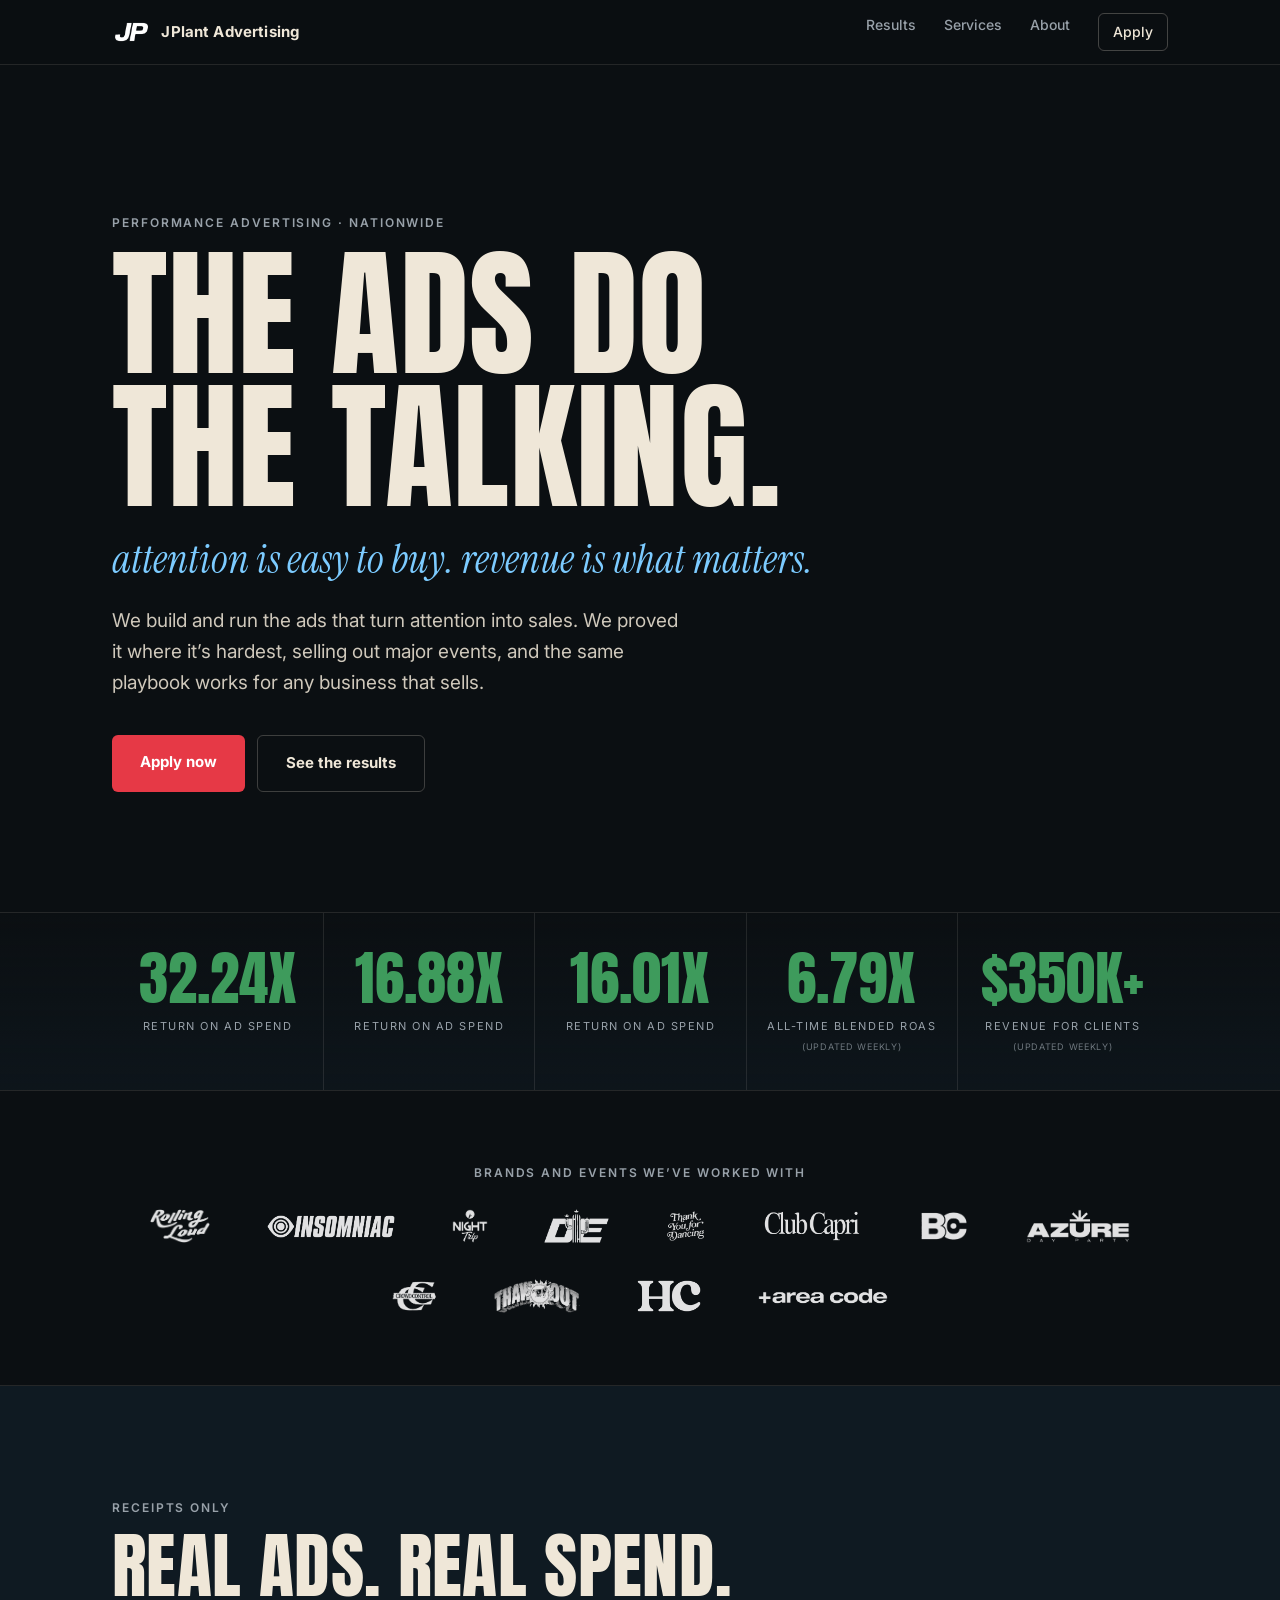
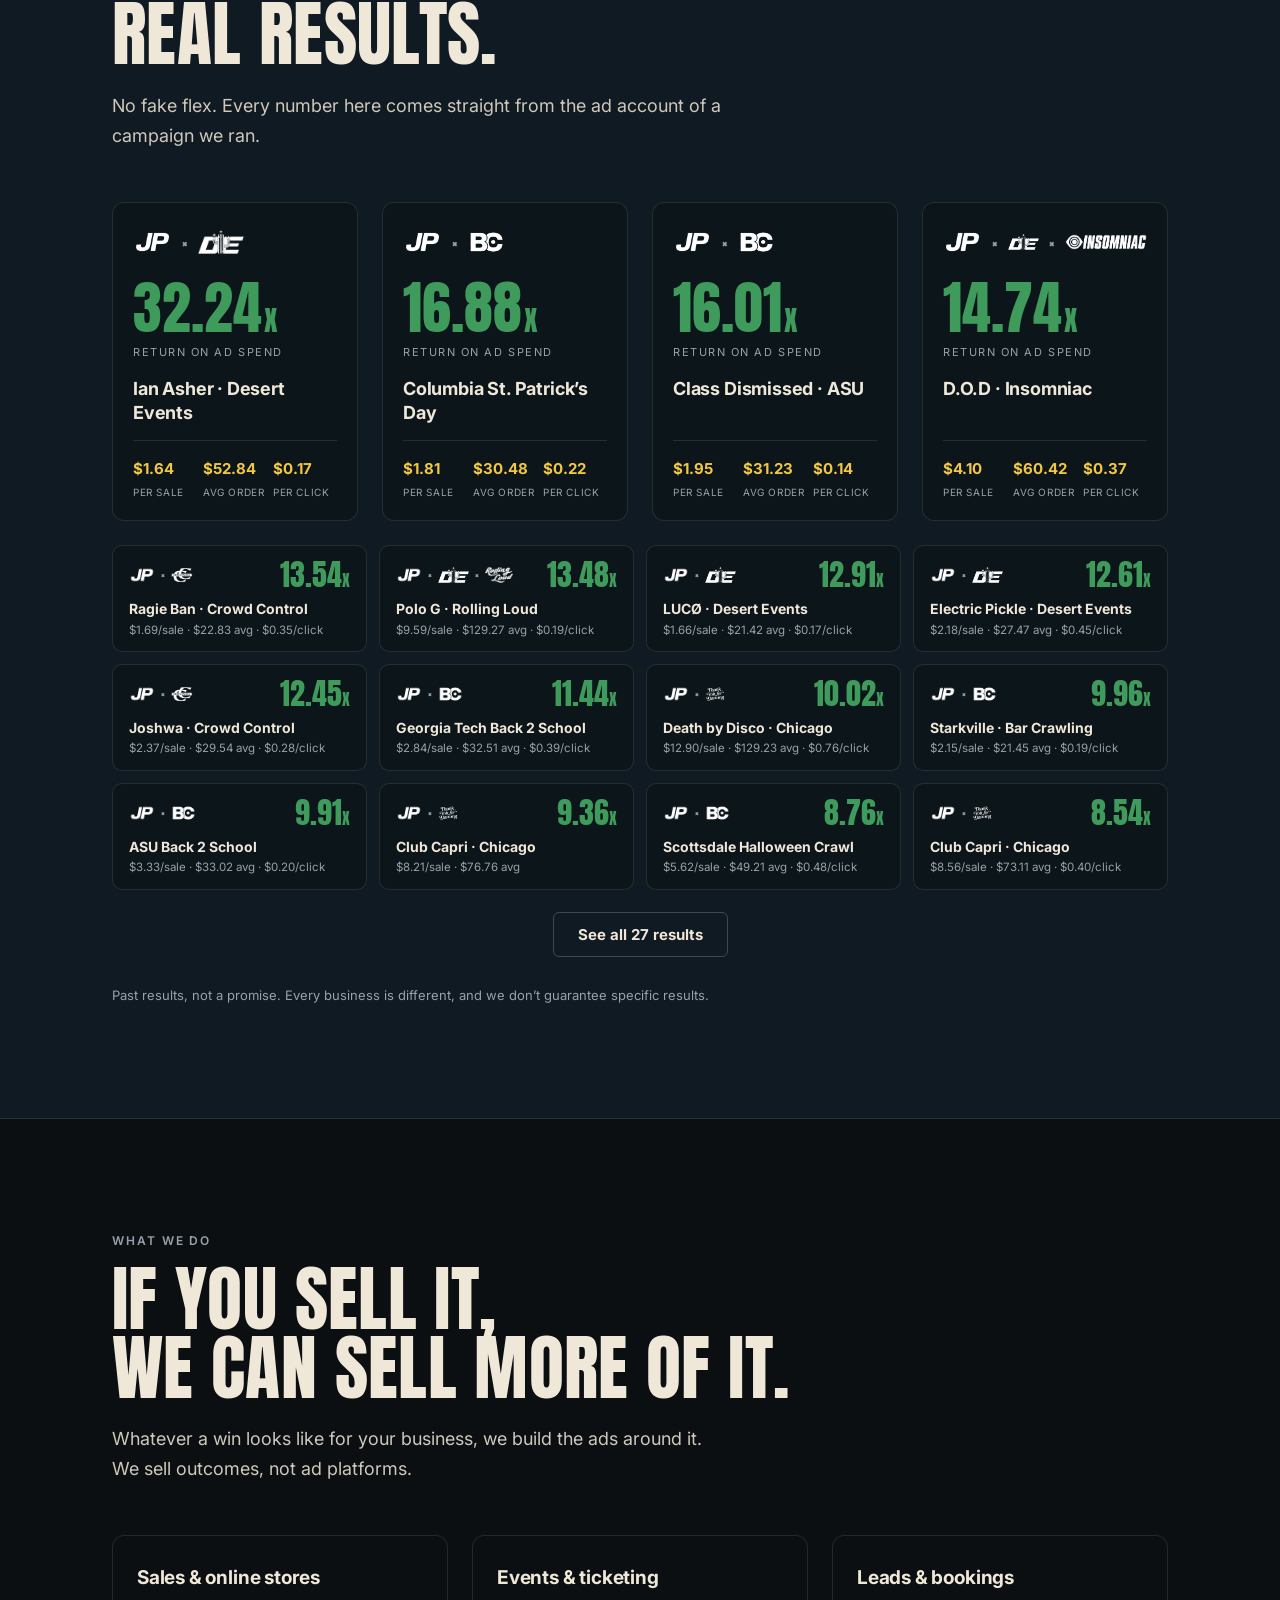
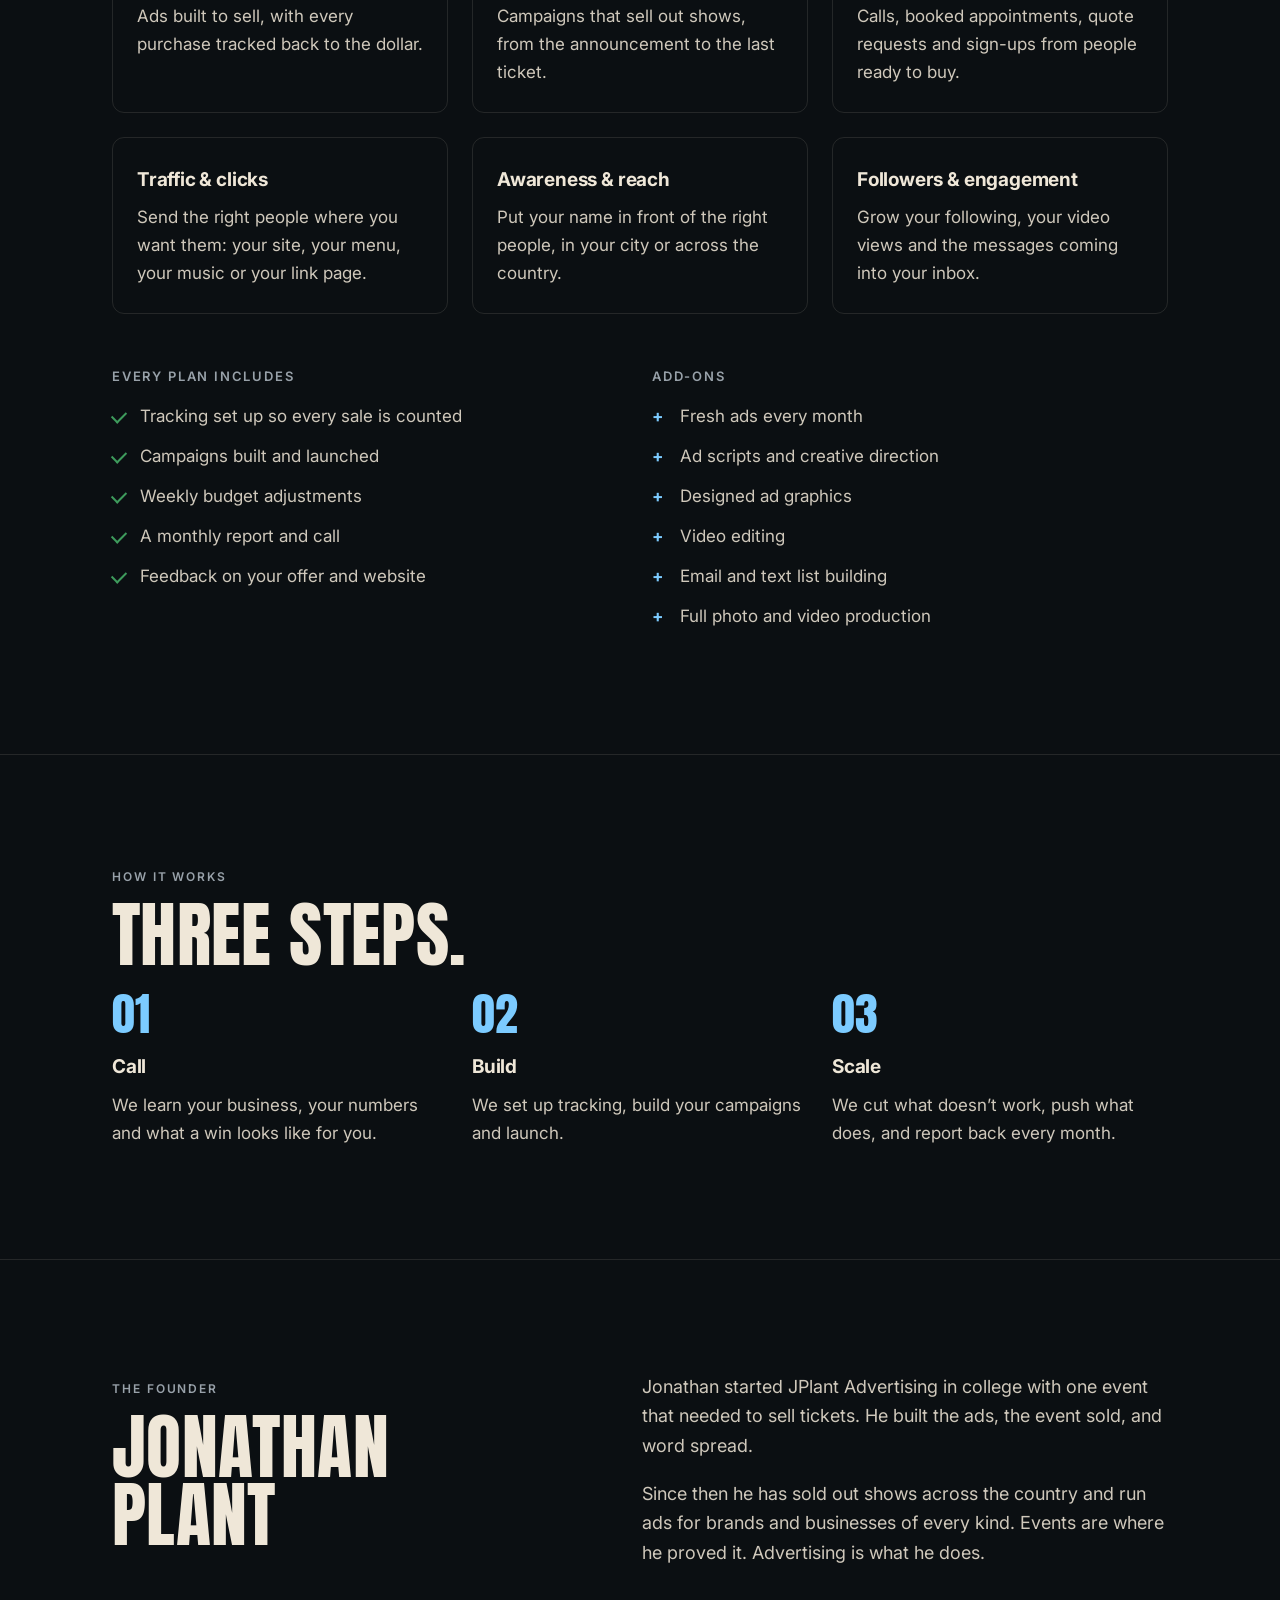
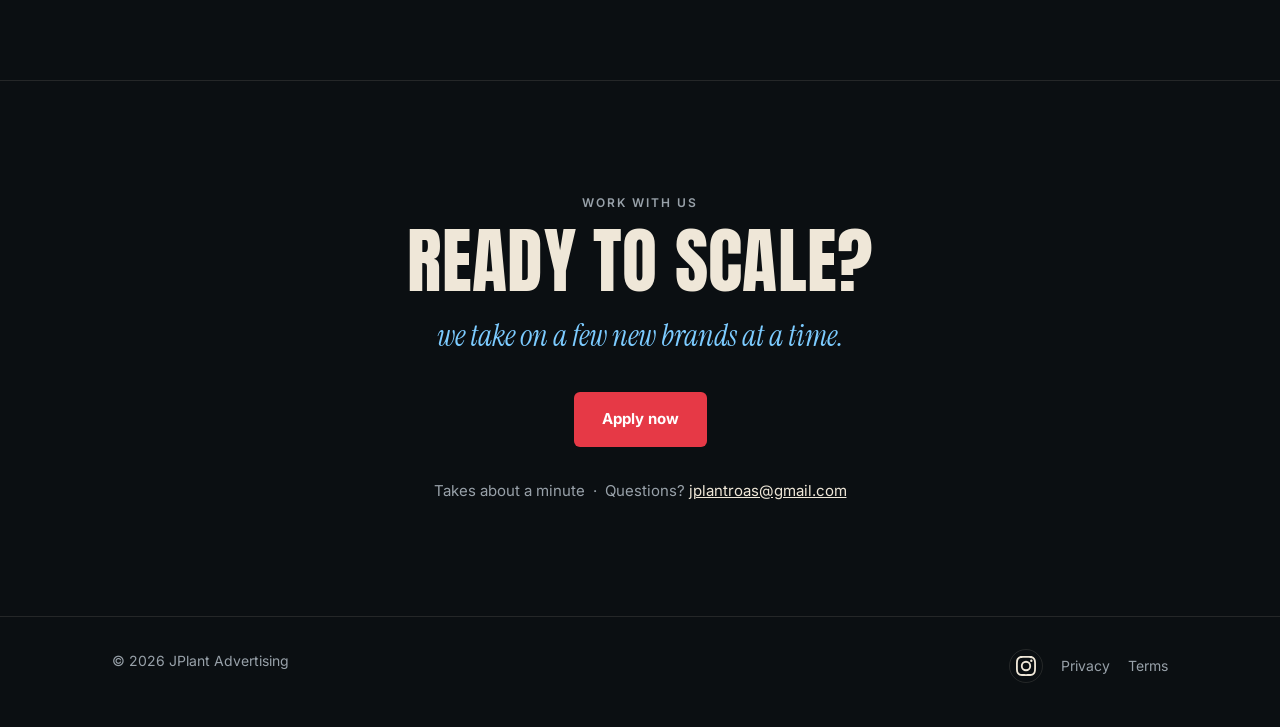
==== commit b0c4f182: "Weekly stats: $350K+ revenue, 6.79X blended ROAS" ====
--- a/index.html
+++ b/index.html
@@ -13,7 +13,7 @@
 <div><span class="num money">32.24X</span><span class="lbl">Return on ad spend</span></div>
 <div><span class="num money">16.88X</span><span class="lbl">Return on ad spend</span></div>
 <div><span class="num money">16.01X</span><span class="lbl">Return on ad spend</span></div>
-<div><span class="num money" id="blended">6.82X</span><span class="lbl">All-time blended ROAS</span><span class="upd">(Updated weekly)</span></div>
+<div><span class="num money" id="blended">6.79X</span><span class="lbl">All-time blended ROAS</span><span class="upd">(Updated weekly)</span></div>
 <div><span class="num money">$350K+</span><span class="lbl">Revenue for clients</span><span class="upd">(Updated weekly)</span></div>
 </div></div>
 
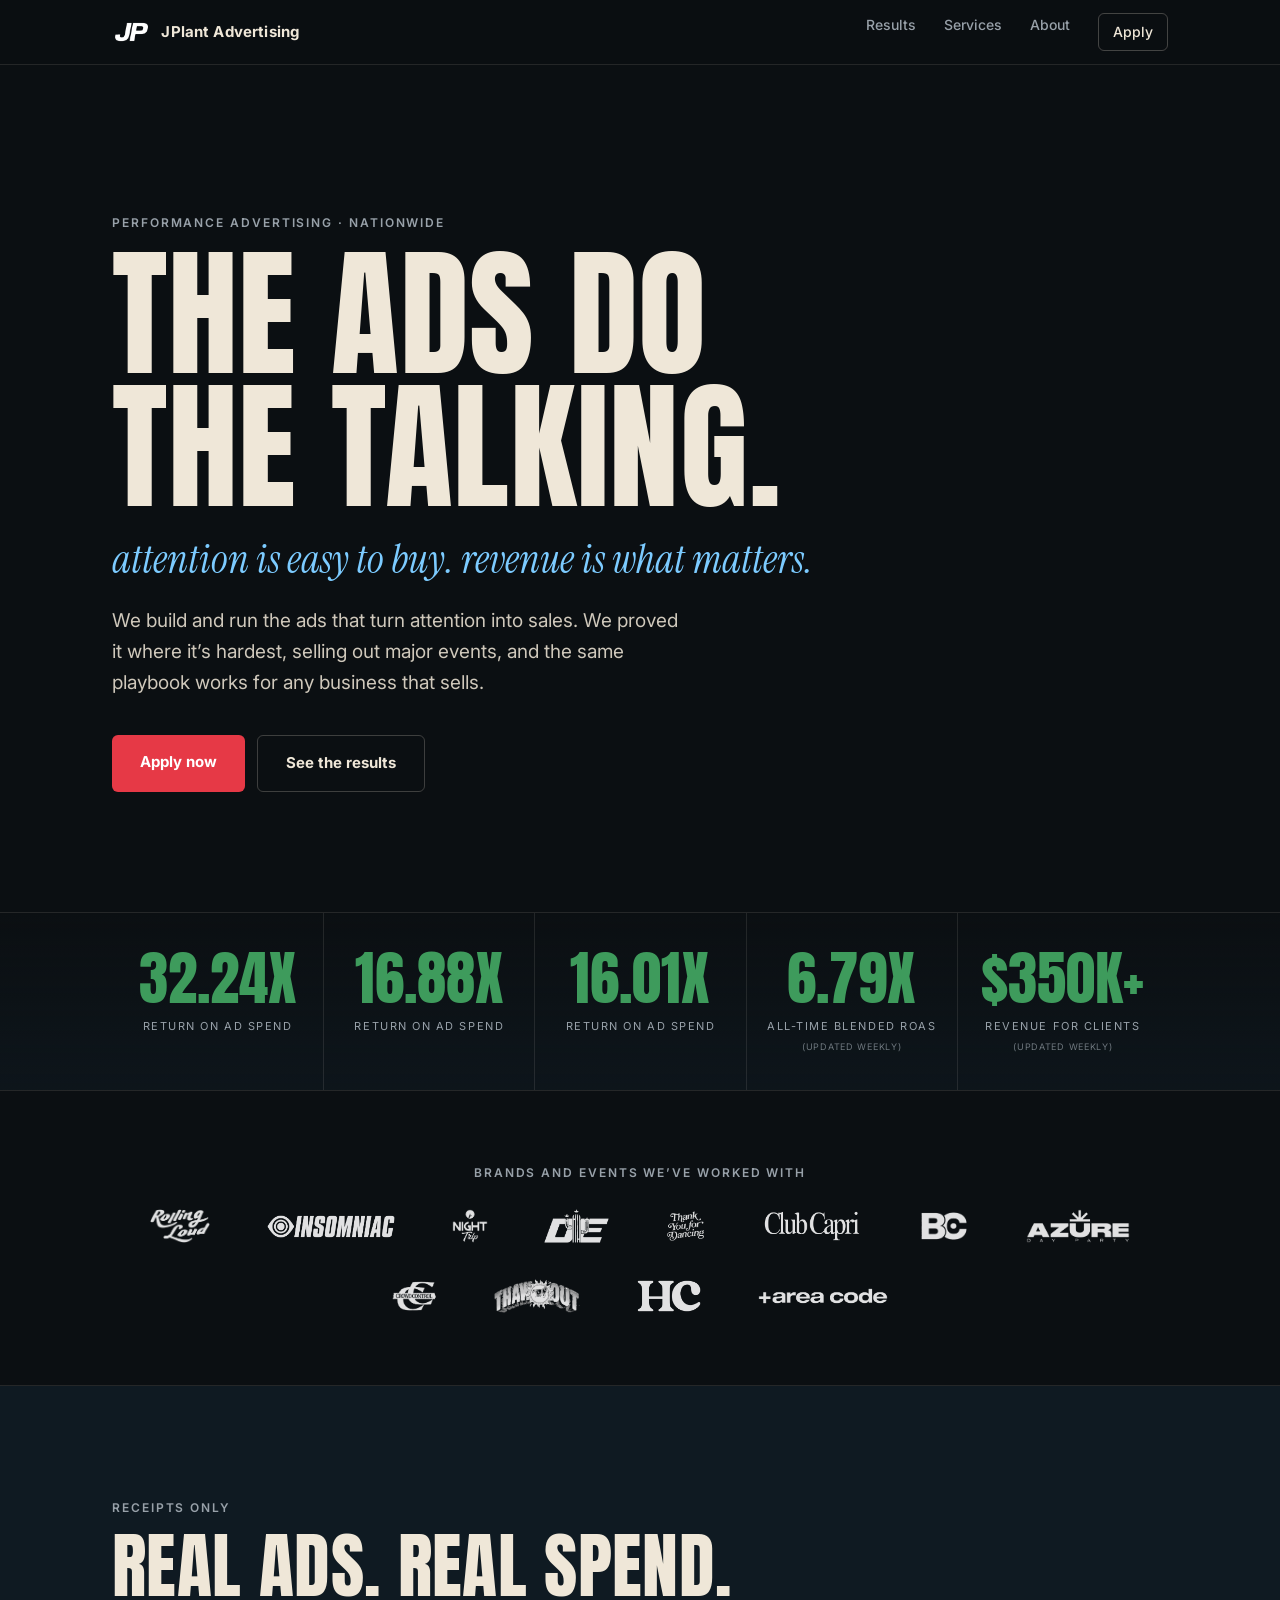
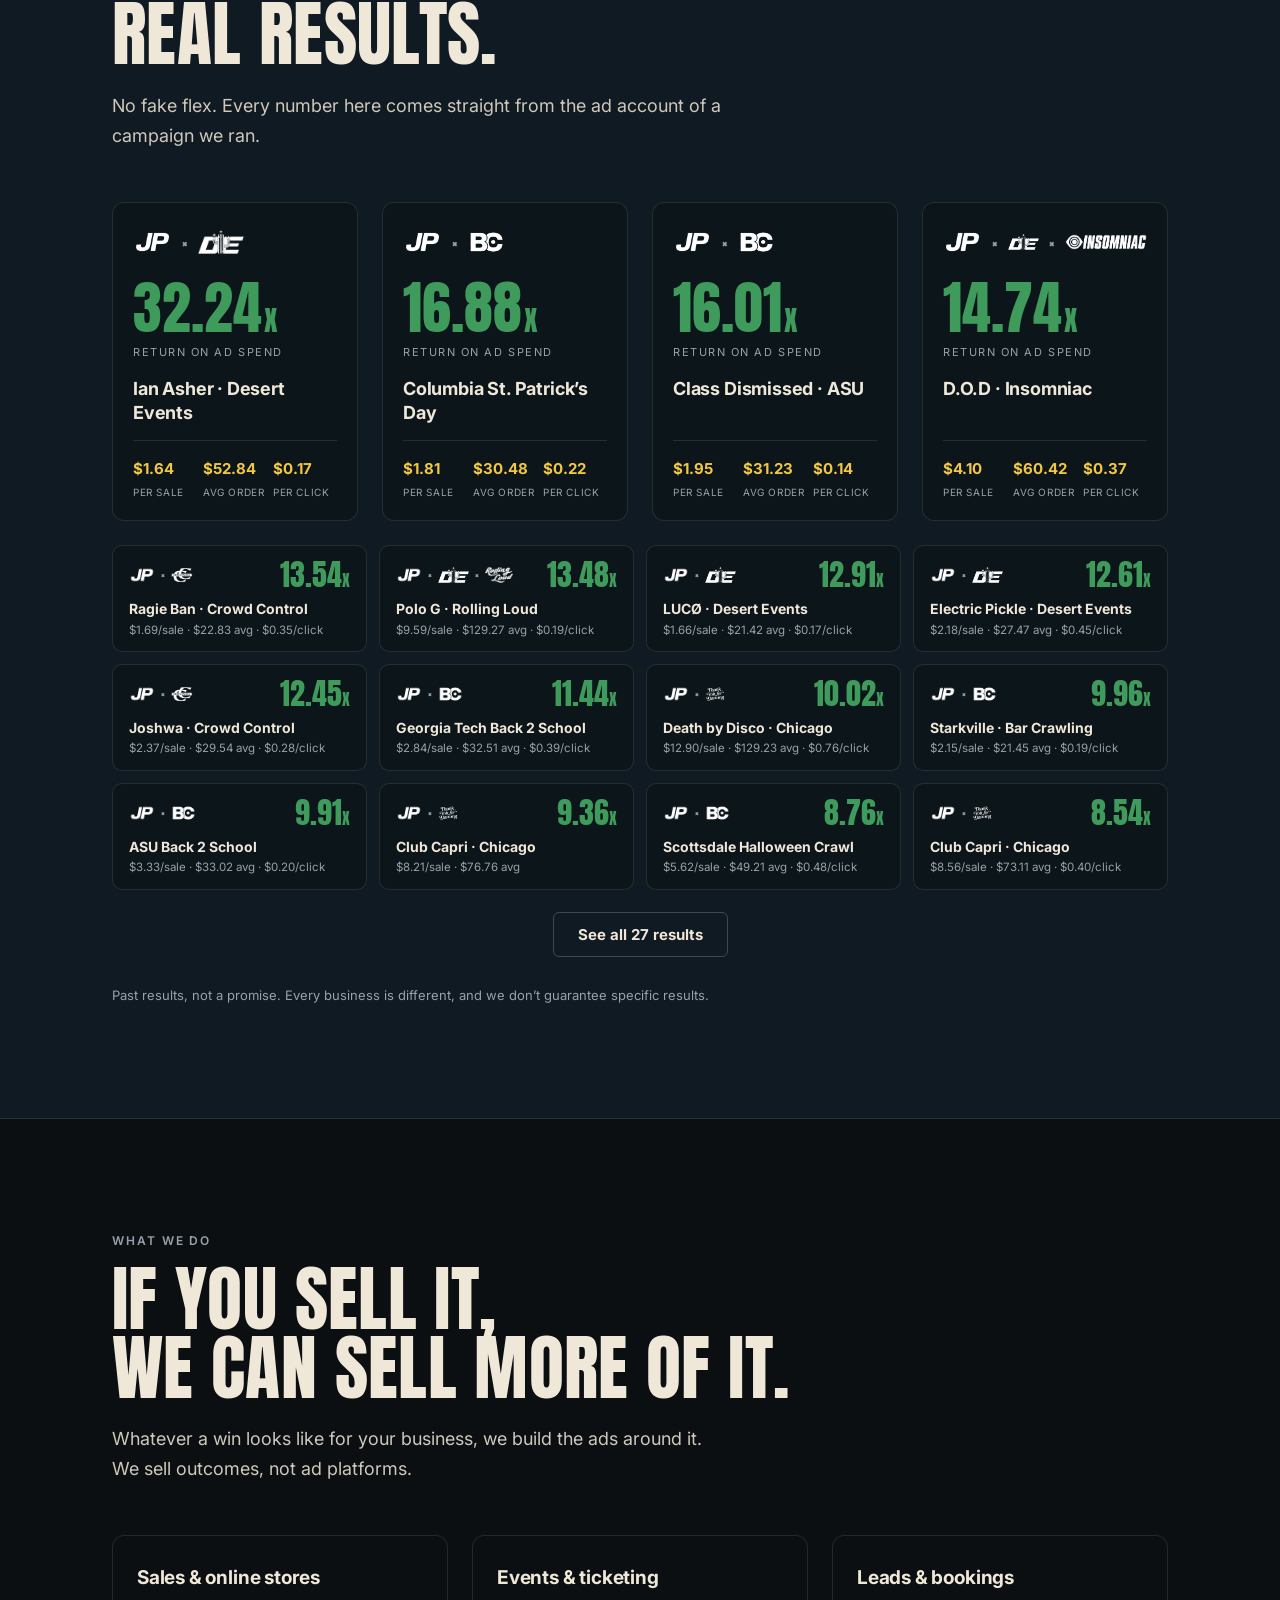
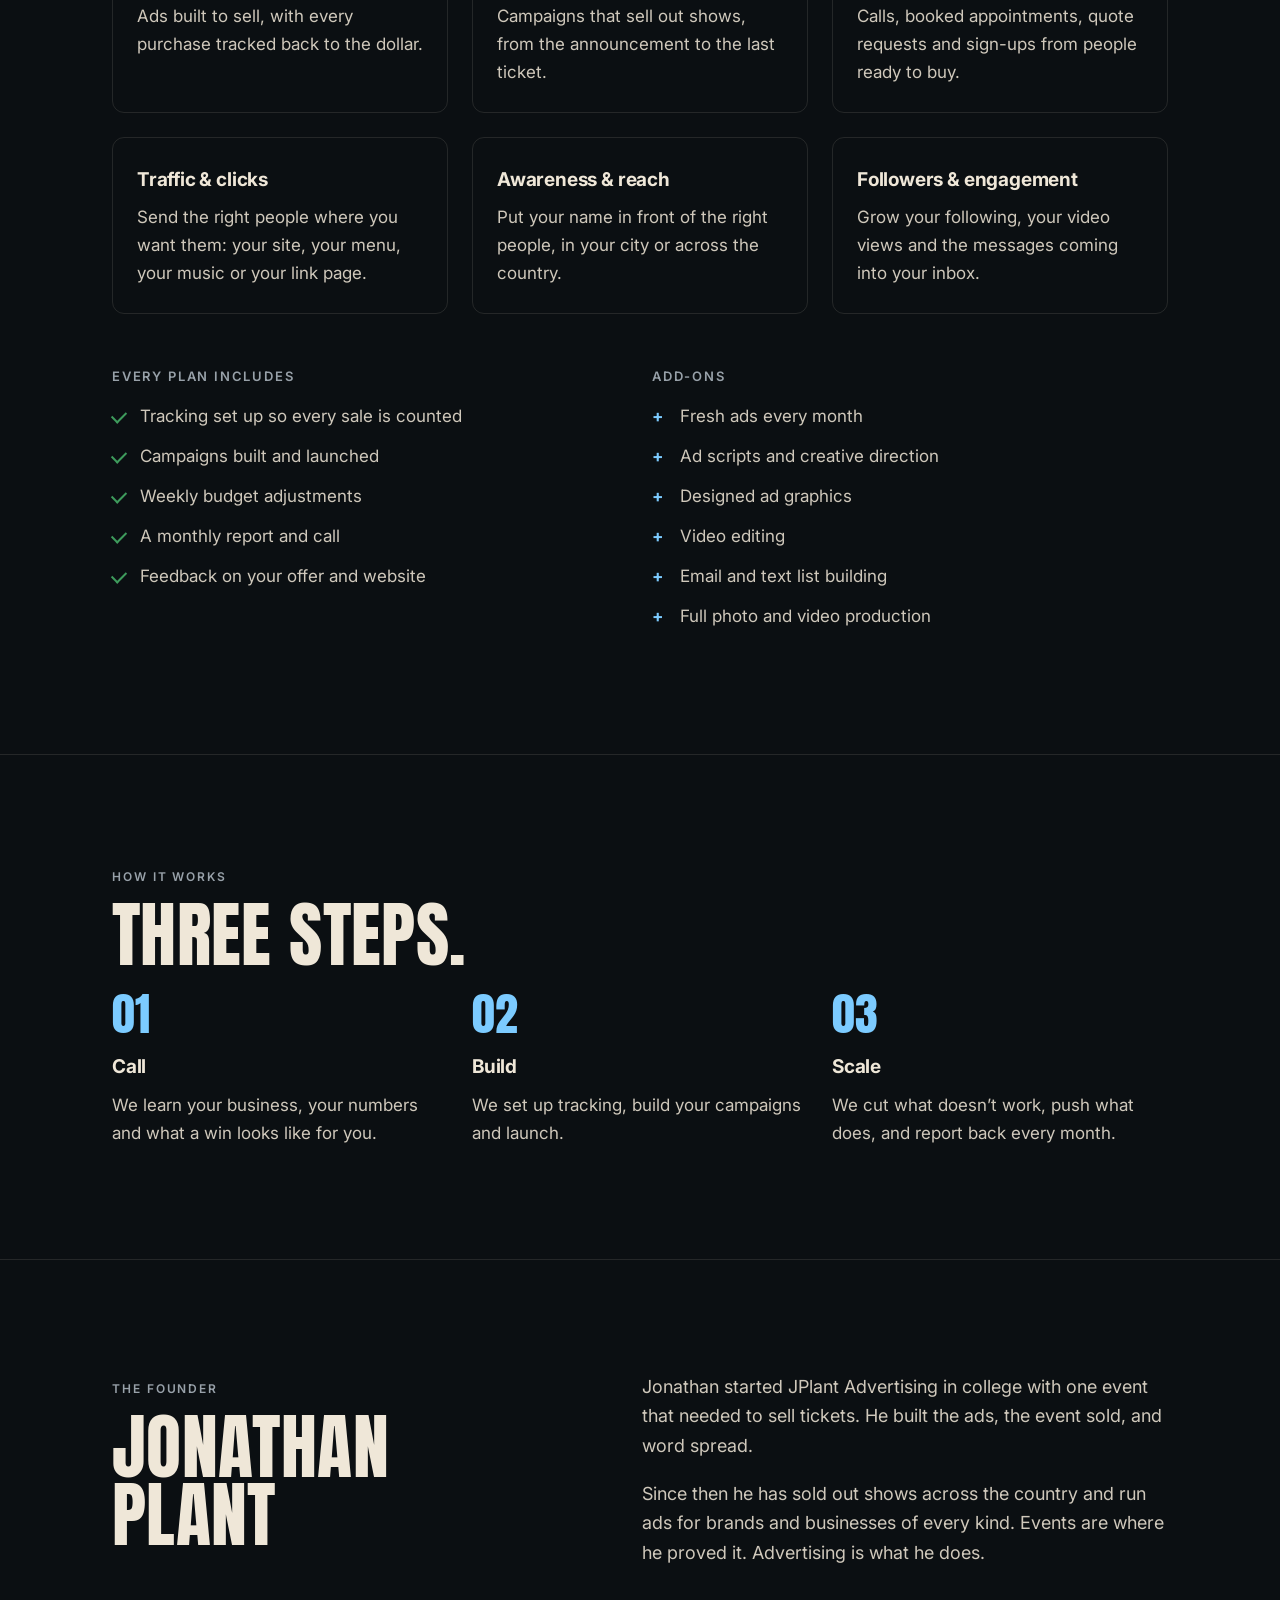
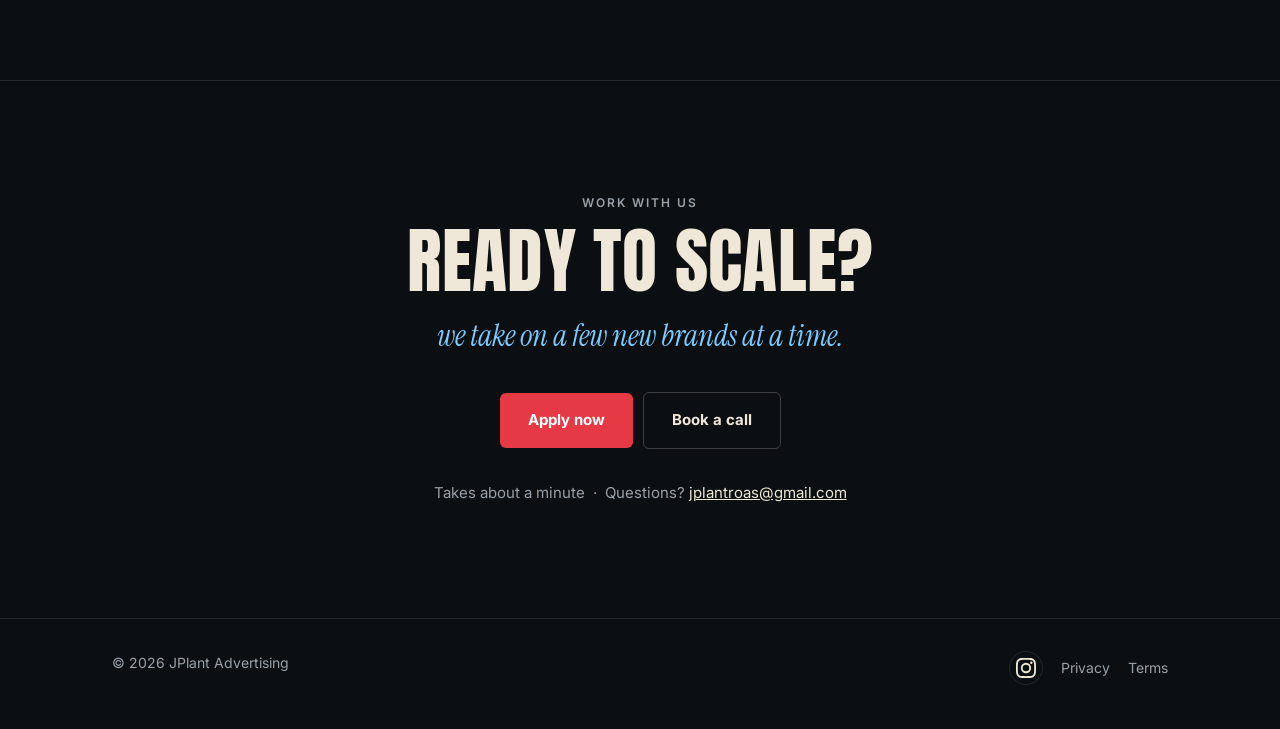
==== commit 22757b1e: "Add Book a call link (Meeting w/ JP) to homepage and apply confirmation Co-Authored-By: Claude Opus " ====
--- a/index.html
+++ b/index.html
@@ -113,7 +113,7 @@
 <div class="kicker center">Work with us</div>
 <h2 class="display">Ready to scale?</h2>
 <p class="serif">we take on a few new brands at a time.</p>
-<a class="btn" href="/apply/">Apply now</a>
+<a class="btn" href="/apply/">Apply now</a> &nbsp;<a class="btn ghost" href="https://calendar.app.google/ieYpR42JUUyJ1dF28" target="_blank" rel="noopener">Book a call</a>
 <p class="contact-line">Takes about a minute &nbsp;·&nbsp; Questions? <a href="mailto:jplantroas@gmail.com">jplantroas@gmail.com</a></p>
 </div></section>
 </main>
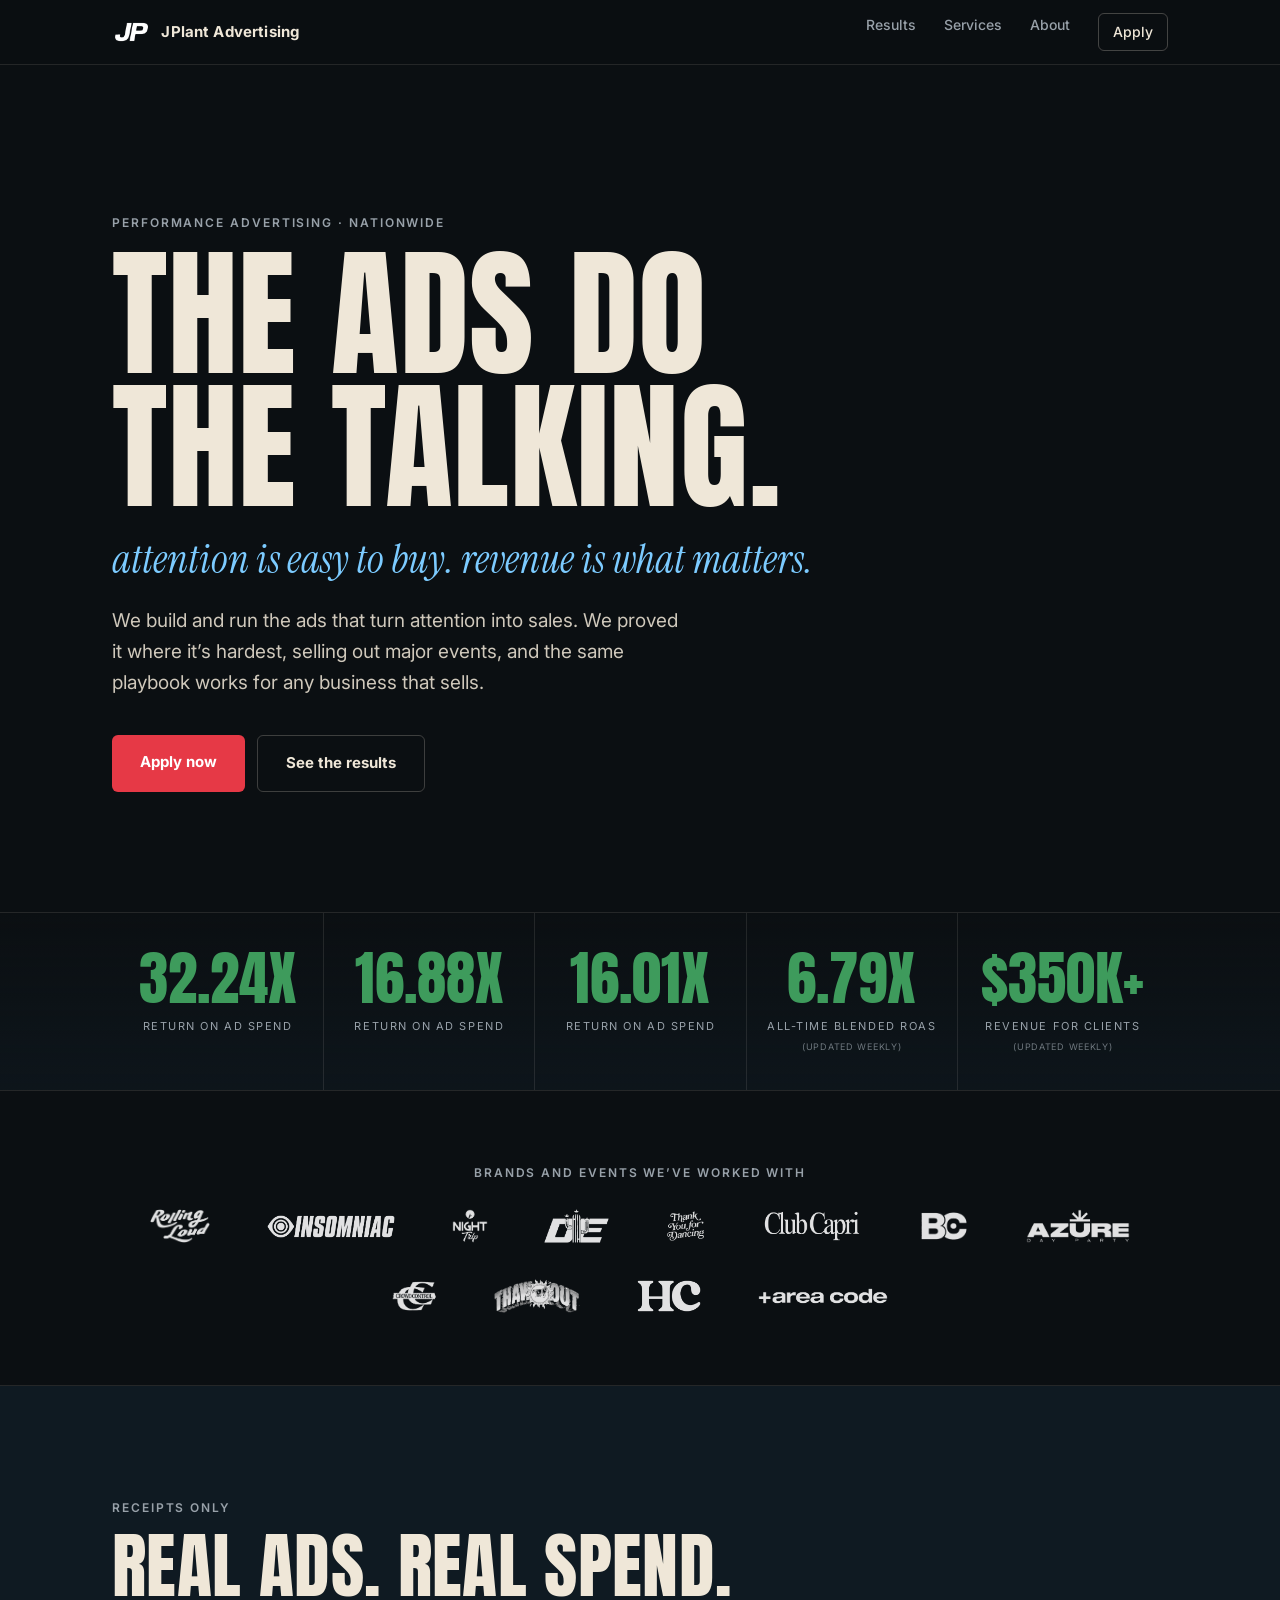
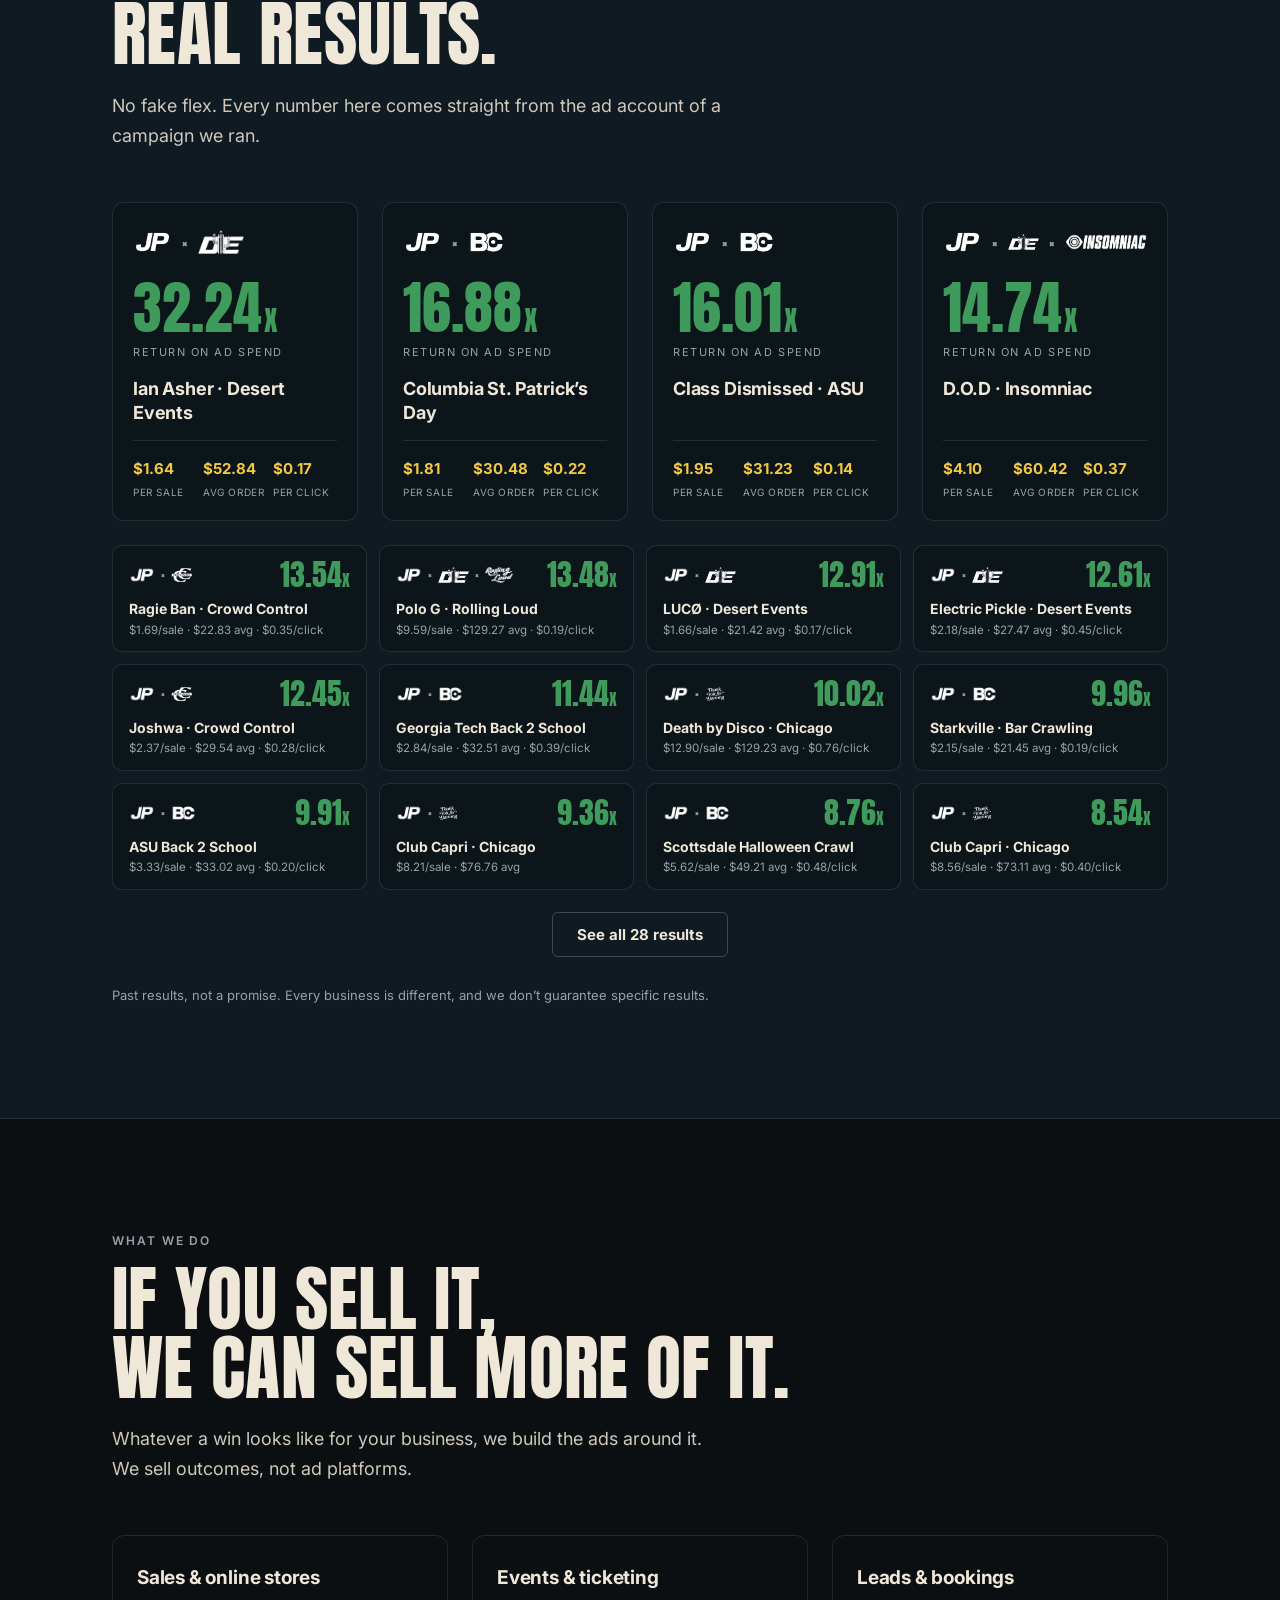
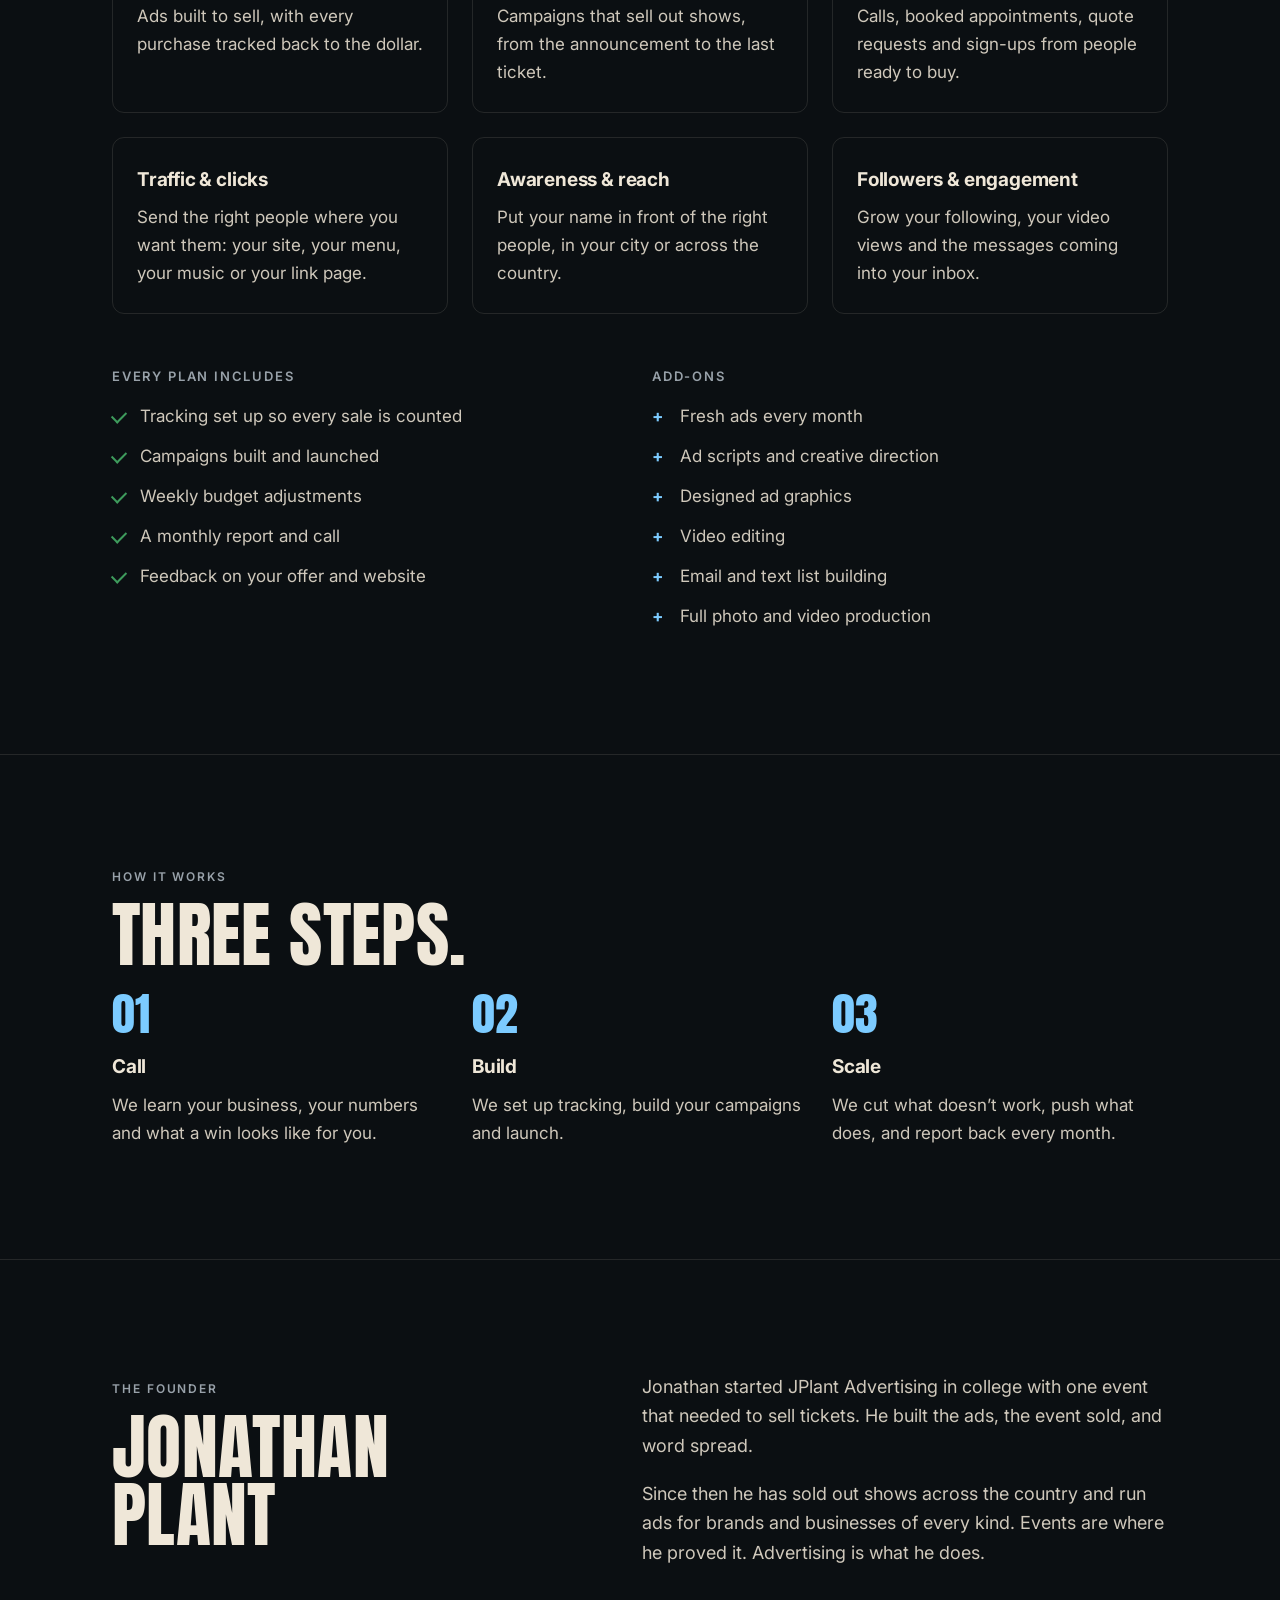
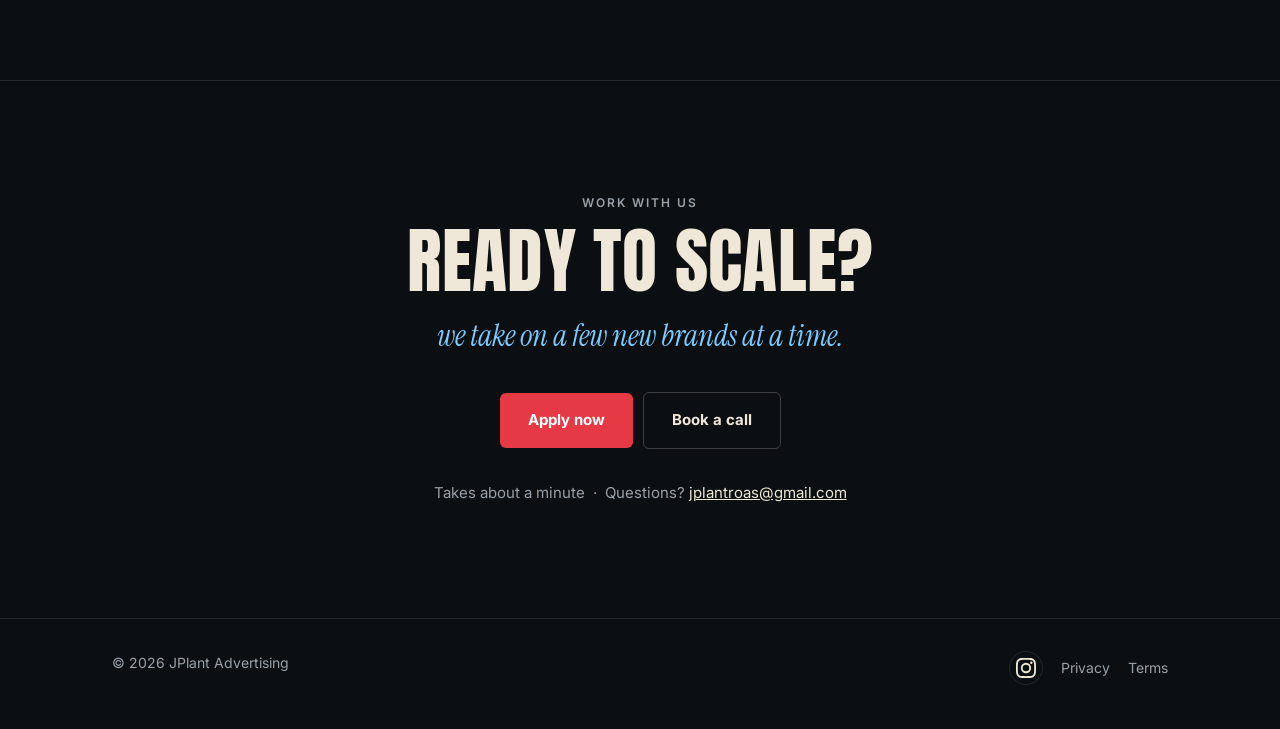
==== commit d59bbfa7: "Add On The Block · Plain White T's (7.28X) to results Co-Authored-By: Claude Opus 5.5 <noreply@anthr" ====
--- a/index.html
+++ b/index.html
@@ -51,13 +51,14 @@
 <article class="mini extra"><div class="mini-top"><div class="mini-logos"><img src="/img/logos/jplant-advertising.png" alt=""><span class="x">×</span><img src="/img/logos/bar-crawling.png" alt=""></div><div class="mini-num">7.74<small>X</small></div></div><h4>Scottsdale Santa · Bar Crawling</h4><p>$3.85/sale · $28.50 avg · $0.52/click</p></article>
 <article class="mini extra"><div class="mini-top"><div class="mini-logos"><img src="/img/logos/jplant-advertising.png" alt=""><span class="x">×</span><img src="/img/logos/desert-events.png" alt=""></div><div class="mini-num">7.62<small>X</small></div></div><h4>Daniel Allan · Desert Events</h4><p>$4.34/sale · $33.05 avg · $0.36/click</p></article>
 <article class="mini extra"><div class="mini-top"><div class="mini-logos"><img src="/img/logos/jplant-advertising.png" alt=""><span class="x">×</span><img src="/img/logos/bar-crawling.png" alt=""></div><div class="mini-num">7.32<small>X</small></div></div><h4>Mizzou · Bar Crawling</h4><p>$3.39/sale · $24.79 avg · $0.19/click</p></article>
+<article class="mini extra"><div class="mini-top"><div class="mini-logos"><img src="/img/logos/jplant-advertising.png" alt=""><span class="x">×</span><img src="/img/logos/desert-events.png" alt=""></div><div class="mini-num">7.28<small>X</small></div></div><h4>On The Block · Plain White T&#8217;s</h4><p>$10.02/sale · $72.99 avg · $0.27/click</p></article>
 <article class="mini extra"><div class="mini-top"><div class="mini-logos"><img src="/img/logos/jplant-advertising.png" alt=""><span class="x">×</span><img src="/img/logos/thank-you-for-dancing.png" alt=""></div><div class="mini-num">7.21<small>X</small></div></div><h4>Club Capri · Detroit</h4><p>$13.32/sale · $96.01 avg · $0.45/click</p></article>
 <article class="mini extra"><div class="mini-top"><div class="mini-logos"><img src="/img/logos/jplant-advertising.png" alt=""><span class="x">×</span><img src="/img/logos/desert-events.png" alt=""></div><div class="mini-num">7.12<small>X</small></div></div><h4>Rob the Bank · Desert Events</h4><p>$4.71/sale · $33.52 avg · $0.30/click</p></article>
 <article class="mini extra"><div class="mini-top"><div class="mini-logos"><img src="/img/logos/jplant-advertising.png" alt=""><span class="x">×</span><img src="/img/logos/desert-events.png" alt=""></div><div class="mini-num">7.00<small>X</small></div></div><h4>Kelland · Desert Events</h4><p>$2.89/sale · $20.23 avg · $0.19/click</p></article>
 <article class="mini extra"><div class="mini-top"><div class="mini-logos"><img src="/img/logos/jplant-advertising.png" alt=""><span class="x">×</span><img src="/img/logos/thaw-out.png" alt=""></div><div class="mini-num">$0.10 <i>per click</i></div></div><h4>Thaw Out Festival · Knoxville</h4><p>350K reached · 785K impressions</p></article>
 <article class="mini extra"><div class="mini-top"><div class="mini-logos"><img src="/img/logos/jplant-advertising.png" alt=""><span class="x">×</span><img src="/img/logos/thaw-out.png" alt=""></div><div class="mini-num">$0.21 <i>per click</i></div></div><h4>Thaw Out Festival · Boone</h4><p>100K reached · 335K impressions</p></article>
 </div>
-<div class="more-wrap"><button class="btn ghost more-btn" type="button" aria-expanded="false" aria-controls="more-results">See all 27 results</button></div>
+<div class="more-wrap"><button class="btn ghost more-btn" type="button" aria-expanded="false" aria-controls="more-results">See all 28 results</button></div>
 <p class="fineprint">Past results, not a promise. Every business is different, and we don&#8217;t guarantee specific results.</p>
 </div></section>
 
@@ -113,10 +114,10 @@
 <div class="kicker center">Work with us</div>
 <h2 class="display">Ready to scale?</h2>
 <p class="serif">we take on a few new brands at a time.</p>
-<a class="btn" href="/apply/">Apply now</a> &nbsp;<a class="btn ghost" href="https://calendar.app.google/ieYpR42JUUyJ1dF28" target="_blank" rel="noopener">Book a call</a>
+<a class="btn" href="/apply/">Apply now</a> &nbsp;<a class="btn ghost" href="/book-a-call/">Book a call</a>
 <p class="contact-line">Takes about a minute &nbsp;·&nbsp; Questions? <a href="mailto:jplantroas@gmail.com">jplantroas@gmail.com</a></p>
 </div></section>
 </main>
 <footer><div class="wrap"><div>&copy; 2026 JPlant Advertising</div><div class="foot-links"><a class="social" href="https://www.instagram.com/jplant.advertising/" target="_blank" rel="noopener" aria-label="JPlant Advertising on Instagram"><svg viewBox="0 0 24 24" width="20" height="20" aria-hidden="true"><path fill="currentColor" d="M12 2.2c3.2 0 3.6 0 4.8.1 1.2.1 1.8.2 2.2.4.6.2 1 .5 1.4.9.4.4.7.8.9 1.4.2.4.4 1 .4 2.2.1 1.3.1 1.6.1 4.8s0 3.6-.1 4.8c-.1 1.2-.2 1.8-.4 2.2-.2.6-.5 1-.9 1.4-.4.4-.8.7-1.4.9-.4.2-1 .4-2.2.4-1.3.1-1.6.1-4.8.1s-3.6 0-4.8-.1c-1.2-.1-1.8-.2-2.2-.4-.6-.2-1-.5-1.4-.9-.4-.4-.7-.8-.9-1.4-.2-.4-.4-1-.4-2.2-.1-1.3-.1-1.6-.1-4.8s0-3.6.1-4.8c.1-1.2.2-1.8.4-2.2.2-.6.5-1 .9-1.4.4-.4.8-.7 1.4-.9.4-.2 1-.4 2.2-.4 1.3-.1 1.6-.1 4.8-.1M12 0C8.7 0 8.3 0 7.1.1 5.8.1 4.9.3 4.1.6c-.8.3-1.5.7-2.1 1.4C1.3 2.6.9 3.3.6 4.1.3 4.9.1 5.8.1 7.1 0 8.3 0 8.7 0 12s0 3.7.1 4.9c.1 1.3.3 2.2.6 2.9.3.8.7 1.5 1.4 2.1.7.7 1.3 1.1 2.1 1.4.8.3 1.7.5 2.9.6 1.3.1 1.7.1 4.9.1s3.7 0 4.9-.1c1.3-.1 2.2-.3 2.9-.6.8-.3 1.5-.7 2.1-1.4.7-.7 1.1-1.3 1.4-2.1.3-.8.5-1.7.6-2.9.1-1.3.1-1.7.1-4.9s0-3.7-.1-4.9c-.1-1.3-.3-2.2-.6-2.9-.3-.8-.7-1.5-1.4-2.1C21.4 1.3 20.7.9 19.9.6 19.1.3 18.2.1 16.9.1 15.7 0 15.3 0 12 0zm0 5.8a6.2 6.2 0 1 0 0 12.4 6.2 6.2 0 0 0 0-12.4zM12 16a4 4 0 1 1 0-8 4 4 0 0 1 0 8zm6.4-11.8a1.4 1.4 0 1 0 0 2.9 1.4 1.4 0 0 0 0-2.9z"/></svg></a><a href="/privacy/">Privacy</a><a href="/terms/">Terms</a></div></div></footer>
-<script src="/js/site.js?v=2" defer></script>
+<script src="/js/site.js?v=3" defer></script>
 </body></html>
--- a/style.css
+++ b/style.css
@@ -227,3 +227,8 @@
 .opt span small{display:block;font-size:13px;color:var(--muted);margin-top:2px}
 .offer[hidden]{display:none}
 .upd{display:block;margin-top:4px;font-size:9px;letter-spacing:.08em;text-transform:uppercase;color:var(--muted);opacity:.7}
+.book{padding:clamp(56px,8vw,88px) 0}
+.book h1{font-size:clamp(48px,7vw,80px);margin:0 0 10px}
+.book-frame{background:#fff;border-radius:10px;overflow:hidden;max-width:1000px;margin:8px auto 0}
+.book-frame iframe{display:block;width:100%;height:760px;border:0}
+@media (max-width:700px){.book-frame iframe{height:1150px}}
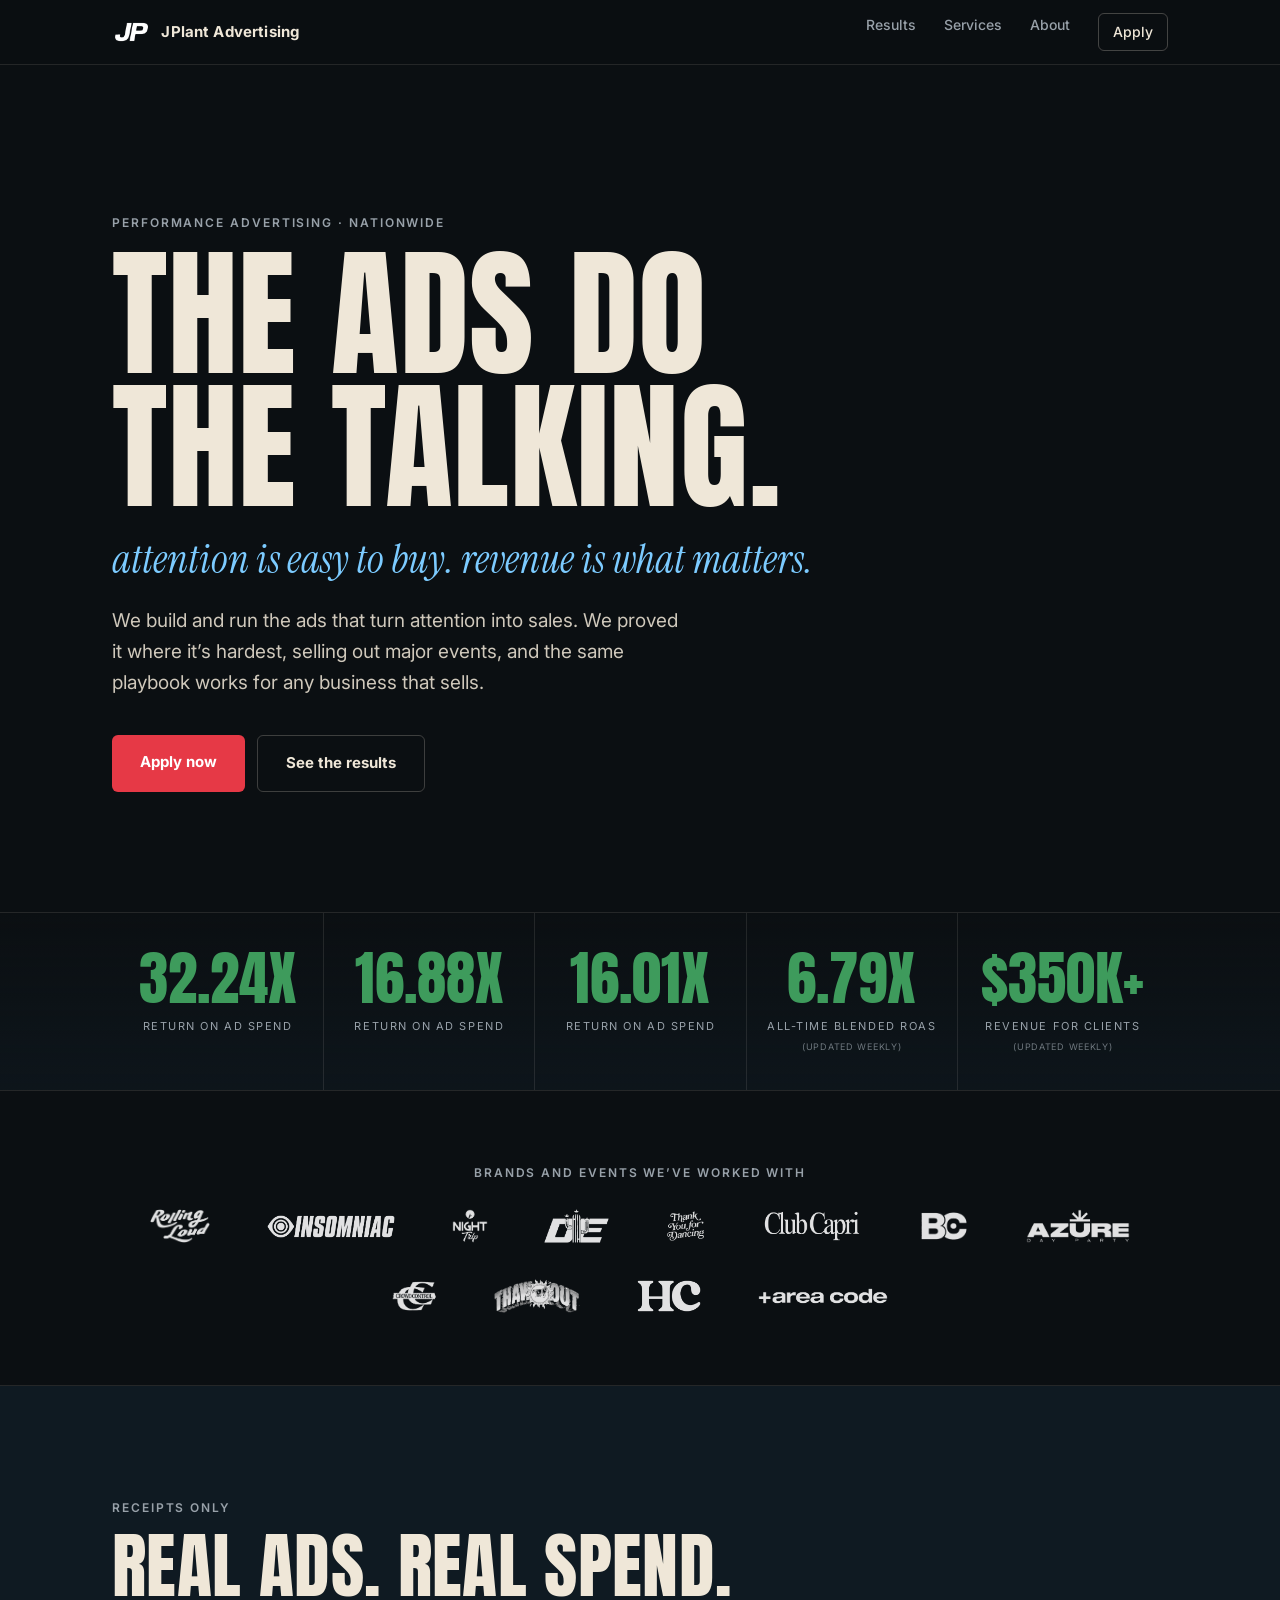
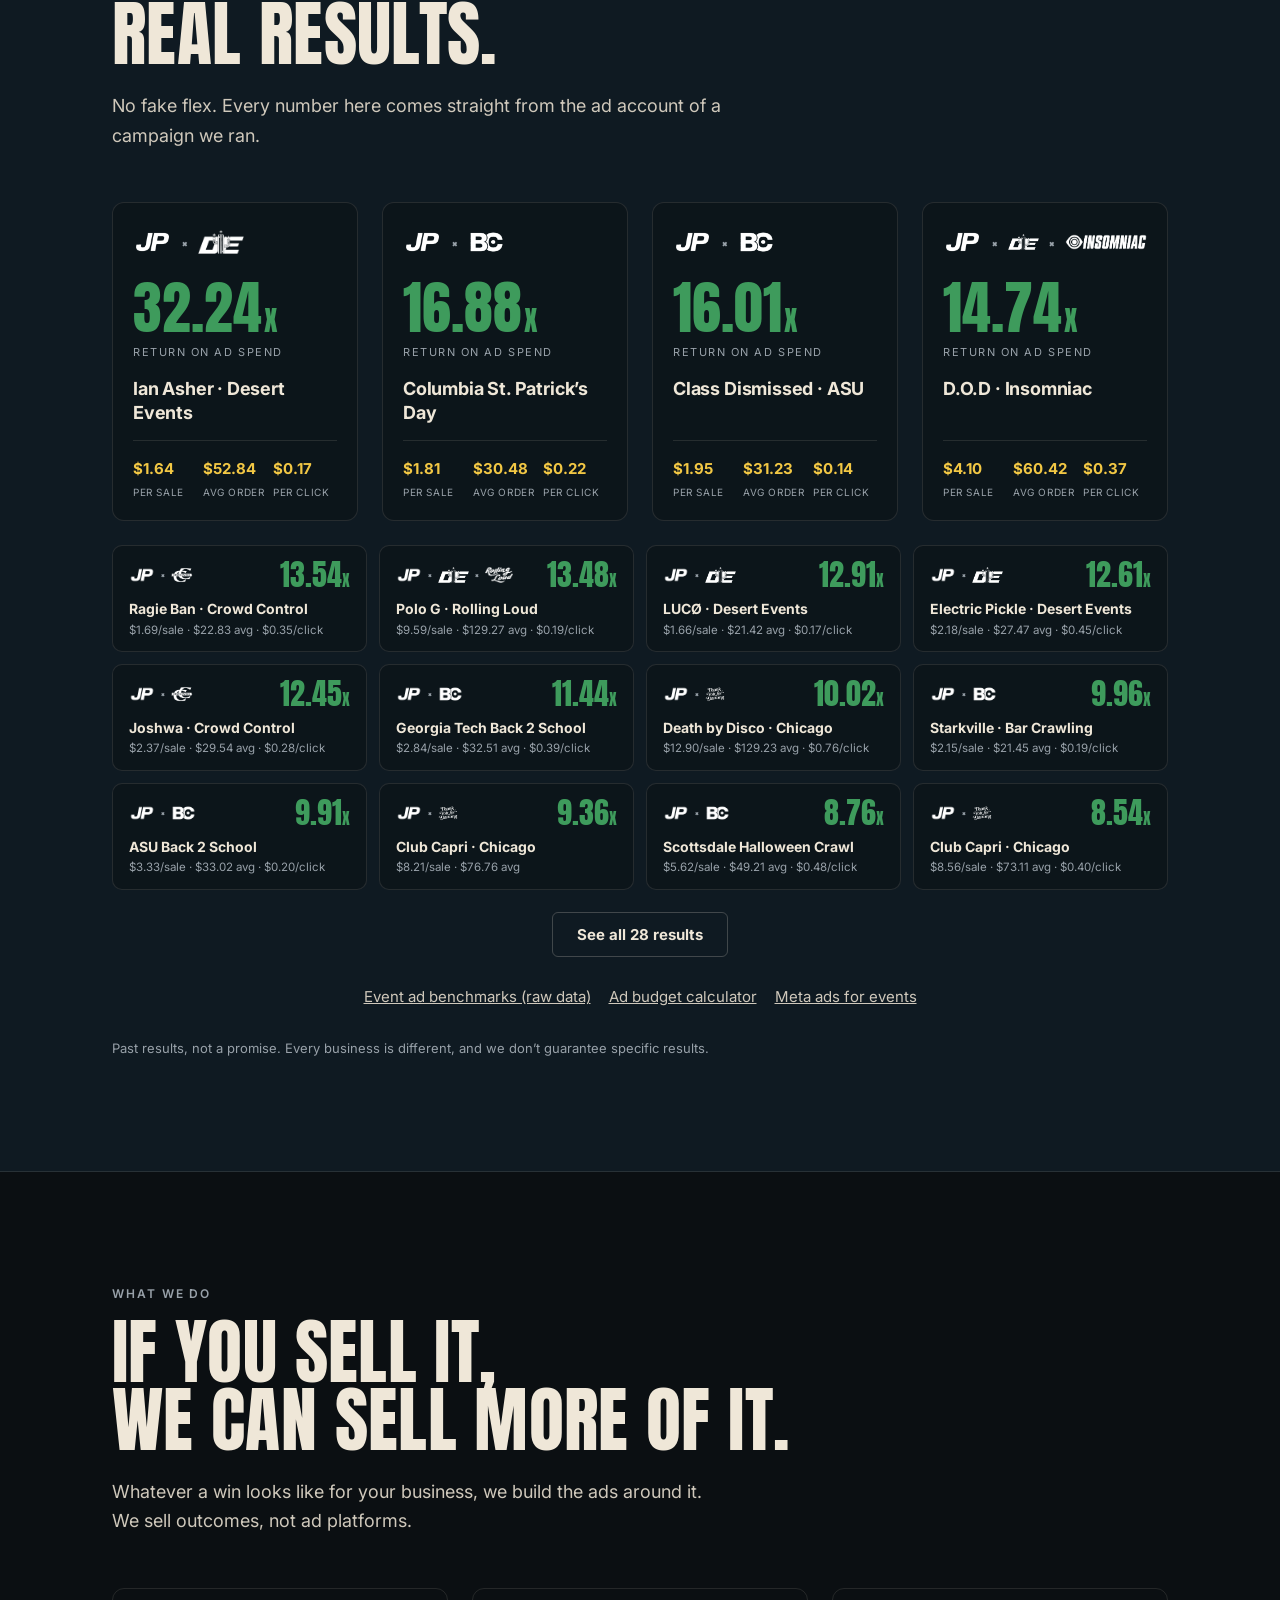
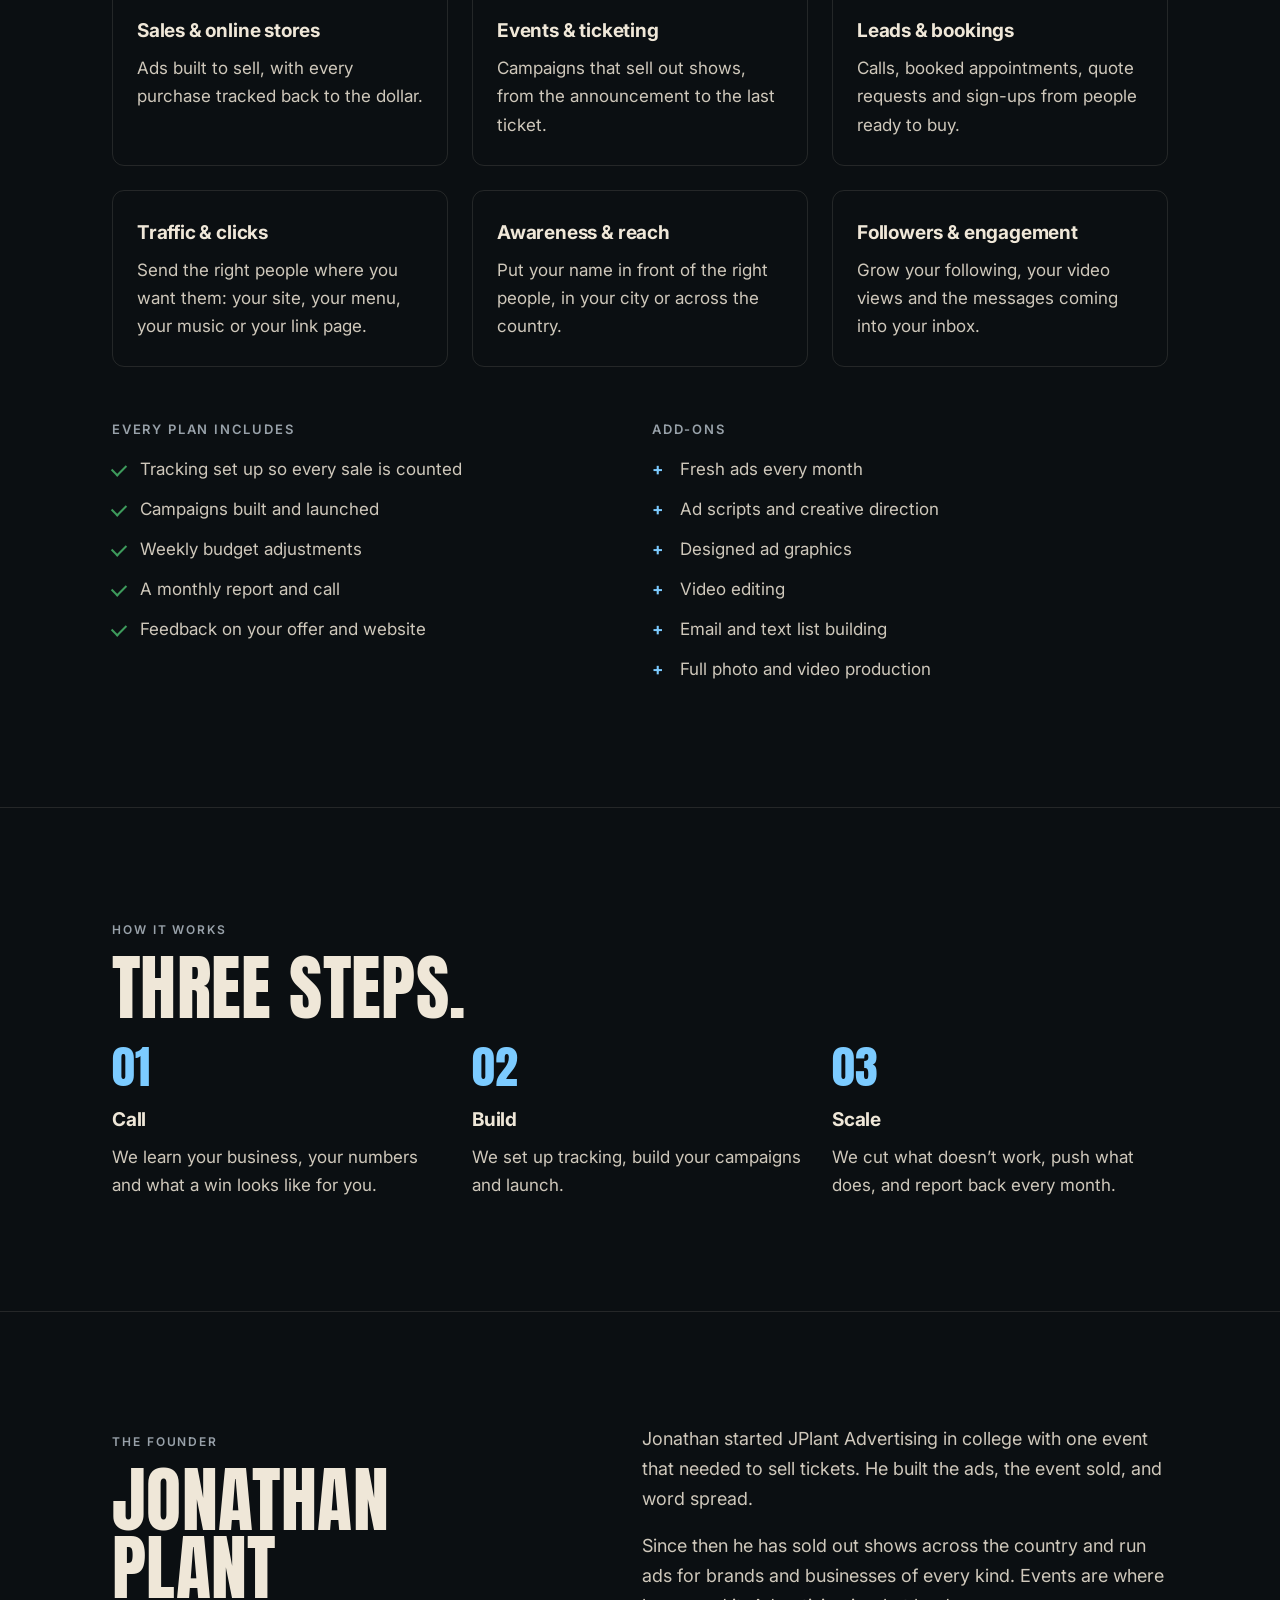
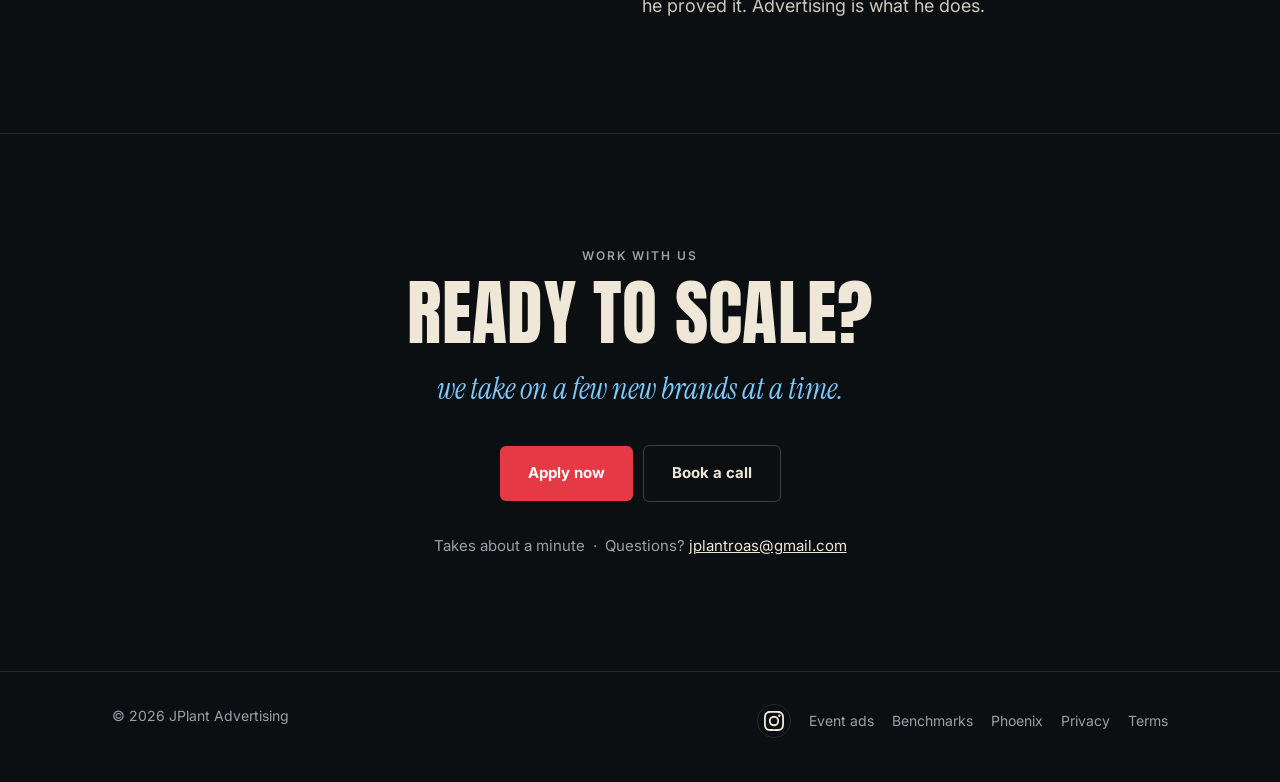
==== commit 4cd83cbd: "SEO: event ad benchmarks (original data), budget calculator, Meta ads for events, Phoenix page, sche" ====
--- a/index.html
+++ b/index.html
@@ -1,4 +1,4 @@
-<!doctype html><html lang="en"><head><meta charset="utf-8"><meta http-equiv="Content-Security-Policy" content="default-src 'self'; script-src 'self'; style-src 'self'; img-src 'self' data:; font-src 'self'; connect-src 'self'; form-action 'self' mailto:; base-uri 'self'; object-src 'none'; upgrade-insecure-requests"><meta name="referrer" content="strict-origin-when-cross-origin"><meta name="facebook-domain-verification" content="vubamt81bxkn15qtvo4wtvx6li7fex" /><link rel="icon" href="/favicon.svg" type="image/svg+xml"><link rel="icon" href="/favicon.ico" sizes="32x32"><link rel="apple-touch-icon" href="/img/icons/apple-touch-icon.png"><meta name="theme-color" content="#0B0F12"><meta name="viewport" content="width=device-width,initial-scale=1"><link rel="preload" href="/fonts/Anton-Regular.ttf" as="font" type="font/ttf" crossorigin><link rel="stylesheet" href="/style.css?v=14"><title>JPlant Advertising | Paid Ads That Sell</title><meta name="description" content="JPlant Advertising builds and runs paid ads that turn attention into sales for brands and businesses across the country."><link rel="canonical" href="https://jplantadvertising.com/"><meta property="og:type" content="website"><meta property="og:site_name" content="JPlant Advertising"><meta property="og:title" content="JPlant Advertising | Paid Ads That Sell"><meta property="og:description" content="Paid ads that turn attention into sales. Real campaigns, real receipts: up to 32.24X return on ad spend."><meta property="og:url" content="https://jplantadvertising.com/"><meta property="og:image" content="https://jplantadvertising.com/img/og.png"><meta property="og:image:width" content="1200"><meta property="og:image:height" content="630"><meta name="twitter:card" content="summary_large_image"><meta name="twitter:image" content="https://jplantadvertising.com/img/og.png"><script type="application/ld+json">{"@context":"https://schema.org","@type":"Organization","name":"JPlant Advertising","url":"https://jplantadvertising.com","logo":"https://jplantadvertising.com/img/icons/icon-512.png","email":"jplantroas@gmail.com","sameAs":["https://www.instagram.com/jplant.advertising/"]}</script></head><body>
+<!doctype html><html lang="en"><head><meta charset="utf-8"><meta http-equiv="Content-Security-Policy" content="default-src 'self'; script-src 'self'; style-src 'self'; img-src 'self' data:; font-src 'self'; connect-src 'self'; form-action 'self' mailto:; base-uri 'self'; object-src 'none'; upgrade-insecure-requests"><meta name="referrer" content="strict-origin-when-cross-origin"><meta name="facebook-domain-verification" content="vubamt81bxkn15qtvo4wtvx6li7fex" /><link rel="icon" href="/favicon.svg" type="image/svg+xml"><link rel="icon" href="/favicon.ico" sizes="32x32"><link rel="apple-touch-icon" href="/img/icons/apple-touch-icon.png"><meta name="theme-color" content="#0B0F12"><meta name="viewport" content="width=device-width,initial-scale=1"><link rel="preload" href="/fonts/Anton-Regular.ttf" as="font" type="font/ttf" crossorigin><link rel="stylesheet" href="/style.css?v=16"><title>JPlant Advertising | Meta Ads That Sell Out Events &amp; Grow Businesses</title><meta name="description" content="Phoenix-based ad agency running Facebook and Instagram ads that sell event tickets and grow businesses. Real results from the ad accounts: up to 32.24X return on ad spend."><link rel="canonical" href="https://jplantadvertising.com/"><meta property="og:type" content="website"><meta property="og:site_name" content="JPlant Advertising"><meta property="og:title" content="JPlant Advertising | Paid Ads That Sell"><meta property="og:description" content="Paid ads that turn attention into sales. Real campaigns, real receipts: up to 32.24X return on ad spend."><meta property="og:url" content="https://jplantadvertising.com/"><meta property="og:image" content="https://jplantadvertising.com/img/og.png"><meta property="og:image:width" content="1200"><meta property="og:image:height" content="630"><meta name="twitter:card" content="summary_large_image"><meta name="twitter:image" content="https://jplantadvertising.com/img/og.png"><script type="application/ld+json">{"@context": "https://schema.org", "@graph": [{"@type": ["Organization", "ProfessionalService"], "@id": "https://jplantadvertising.com/#org", "name": "JPlant Advertising", "alternateName": ["JPlant", "J Plant Advertising"], "url": "https://jplantadvertising.com/", "logo": "https://jplantadvertising.com/img/icons/icon-512.png", "image": "https://jplantadvertising.com/img/og.png", "email": "jplantroas@gmail.com", "description": "Performance advertising agency running Facebook and Instagram ads that sell event tickets and grow businesses.", "address": {"@type": "PostalAddress", "addressLocality": "Phoenix", "addressRegion": "AZ", "addressCountry": "US"}, "areaServed": "United States", "knowsAbout": ["Meta ads", "Facebook advertising", "Instagram advertising", "Event marketing", "Ticket sales", "Performance marketing", "Return on ad spend"], "founder": {"@id": "https://jplantadvertising.com/#jonathan"}, "sameAs": ["https://www.instagram.com/jplant.advertising/"]}, {"@type": "Person", "@id": "https://jplantadvertising.com/#jonathan", "name": "Jonathan Plant", "jobTitle": "Founder", "worksFor": {"@id": "https://jplantadvertising.com/#org"}, "url": "https://jplantadvertising.com/#about", "knowsAbout": ["Meta ads", "Event marketing", "Ticket sales"]}, {"@type": "WebSite", "@id": "https://jplantadvertising.com/#site", "url": "https://jplantadvertising.com/", "name": "JPlant Advertising", "publisher": {"@id": "https://jplantadvertising.com/#org"}}]}</script></head><body>
 <header class="top"><div class="wrap"><a class="brand" href="/"><img src="/img/logos/jplant-advertising.png" alt="JP"><span>JPlant Advertising</span></a><nav><a href="/#results">Results</a><a href="/#services">Services</a><a href="/#about">About</a><a href="/apply/" class="nav-cta">Apply</a></nav></div></header>
 <main>
 <section class="hero"><div class="wrap">
@@ -58,7 +58,7 @@
 <article class="mini extra"><div class="mini-top"><div class="mini-logos"><img src="/img/logos/jplant-advertising.png" alt=""><span class="x">×</span><img src="/img/logos/thaw-out.png" alt=""></div><div class="mini-num">$0.10 <i>per click</i></div></div><h4>Thaw Out Festival · Knoxville</h4><p>350K reached · 785K impressions</p></article>
 <article class="mini extra"><div class="mini-top"><div class="mini-logos"><img src="/img/logos/jplant-advertising.png" alt=""><span class="x">×</span><img src="/img/logos/thaw-out.png" alt=""></div><div class="mini-num">$0.21 <i>per click</i></div></div><h4>Thaw Out Festival · Boone</h4><p>100K reached · 335K impressions</p></article>
 </div>
-<div class="more-wrap"><button class="btn ghost more-btn" type="button" aria-expanded="false" aria-controls="more-results">See all 28 results</button></div>
+<div class="more-wrap"><button class="btn ghost more-btn" type="button" aria-expanded="false" aria-controls="more-results">See all 28 results</button></div><div class="seo-links"><a href="/event-ad-benchmarks/">Event ad benchmarks (raw data)</a><a href="/tools/event-ad-budget-calculator/">Ad budget calculator</a><a href="/meta-ads-for-events/">Meta ads for events</a></div>
 <p class="fineprint">Past results, not a promise. Every business is different, and we don&#8217;t guarantee specific results.</p>
 </div></section>
 
@@ -118,6 +118,6 @@
 <p class="contact-line">Takes about a minute &nbsp;·&nbsp; Questions? <a href="mailto:jplantroas@gmail.com">jplantroas@gmail.com</a></p>
 </div></section>
 </main>
-<footer><div class="wrap"><div>&copy; 2026 JPlant Advertising</div><div class="foot-links"><a class="social" href="https://www.instagram.com/jplant.advertising/" target="_blank" rel="noopener" aria-label="JPlant Advertising on Instagram"><svg viewBox="0 0 24 24" width="20" height="20" aria-hidden="true"><path fill="currentColor" d="M12 2.2c3.2 0 3.6 0 4.8.1 1.2.1 1.8.2 2.2.4.6.2 1 .5 1.4.9.4.4.7.8.9 1.4.2.4.4 1 .4 2.2.1 1.3.1 1.6.1 4.8s0 3.6-.1 4.8c-.1 1.2-.2 1.8-.4 2.2-.2.6-.5 1-.9 1.4-.4.4-.8.7-1.4.9-.4.2-1 .4-2.2.4-1.3.1-1.6.1-4.8.1s-3.6 0-4.8-.1c-1.2-.1-1.8-.2-2.2-.4-.6-.2-1-.5-1.4-.9-.4-.4-.7-.8-.9-1.4-.2-.4-.4-1-.4-2.2-.1-1.3-.1-1.6-.1-4.8s0-3.6.1-4.8c.1-1.2.2-1.8.4-2.2.2-.6.5-1 .9-1.4.4-.4.8-.7 1.4-.9.4-.2 1-.4 2.2-.4 1.3-.1 1.6-.1 4.8-.1M12 0C8.7 0 8.3 0 7.1.1 5.8.1 4.9.3 4.1.6c-.8.3-1.5.7-2.1 1.4C1.3 2.6.9 3.3.6 4.1.3 4.9.1 5.8.1 7.1 0 8.3 0 8.7 0 12s0 3.7.1 4.9c.1 1.3.3 2.2.6 2.9.3.8.7 1.5 1.4 2.1.7.7 1.3 1.1 2.1 1.4.8.3 1.7.5 2.9.6 1.3.1 1.7.1 4.9.1s3.7 0 4.9-.1c1.3-.1 2.2-.3 2.9-.6.8-.3 1.5-.7 2.1-1.4.7-.7 1.1-1.3 1.4-2.1.3-.8.5-1.7.6-2.9.1-1.3.1-1.7.1-4.9s0-3.7-.1-4.9c-.1-1.3-.3-2.2-.6-2.9-.3-.8-.7-1.5-1.4-2.1C21.4 1.3 20.7.9 19.9.6 19.1.3 18.2.1 16.9.1 15.7 0 15.3 0 12 0zm0 5.8a6.2 6.2 0 1 0 0 12.4 6.2 6.2 0 0 0 0-12.4zM12 16a4 4 0 1 1 0-8 4 4 0 0 1 0 8zm6.4-11.8a1.4 1.4 0 1 0 0 2.9 1.4 1.4 0 0 0 0-2.9z"/></svg></a><a href="/privacy/">Privacy</a><a href="/terms/">Terms</a></div></div></footer>
+<footer><div class="wrap"><div>&copy; 2026 JPlant Advertising</div><div class="foot-links"><a class="social" href="https://www.instagram.com/jplant.advertising/" target="_blank" rel="noopener" aria-label="JPlant Advertising on Instagram"><svg viewBox="0 0 24 24" width="20" height="20" aria-hidden="true"><path fill="currentColor" d="M12 2.2c3.2 0 3.6 0 4.8.1 1.2.1 1.8.2 2.2.4.6.2 1 .5 1.4.9.4.4.7.8.9 1.4.2.4.4 1 .4 2.2.1 1.3.1 1.6.1 4.8s0 3.6-.1 4.8c-.1 1.2-.2 1.8-.4 2.2-.2.6-.5 1-.9 1.4-.4.4-.8.7-1.4.9-.4.2-1 .4-2.2.4-1.3.1-1.6.1-4.8.1s-3.6 0-4.8-.1c-1.2-.1-1.8-.2-2.2-.4-.6-.2-1-.5-1.4-.9-.4-.4-.7-.8-.9-1.4-.2-.4-.4-1-.4-2.2-.1-1.3-.1-1.6-.1-4.8s0-3.6.1-4.8c.1-1.2.2-1.8.4-2.2.2-.6.5-1 .9-1.4.4-.4.8-.7 1.4-.9.4-.2 1-.4 2.2-.4 1.3-.1 1.6-.1 4.8-.1M12 0C8.7 0 8.3 0 7.1.1 5.8.1 4.9.3 4.1.6c-.8.3-1.5.7-2.1 1.4C1.3 2.6.9 3.3.6 4.1.3 4.9.1 5.8.1 7.1 0 8.3 0 8.7 0 12s0 3.7.1 4.9c.1 1.3.3 2.2.6 2.9.3.8.7 1.5 1.4 2.1.7.7 1.3 1.1 2.1 1.4.8.3 1.7.5 2.9.6 1.3.1 1.7.1 4.9.1s3.7 0 4.9-.1c1.3-.1 2.2-.3 2.9-.6.8-.3 1.5-.7 2.1-1.4.7-.7 1.1-1.3 1.4-2.1.3-.8.5-1.7.6-2.9.1-1.3.1-1.7.1-4.9s0-3.7-.1-4.9c-.1-1.3-.3-2.2-.6-2.9-.3-.8-.7-1.5-1.4-2.1C21.4 1.3 20.7.9 19.9.6 19.1.3 18.2.1 16.9.1 15.7 0 15.3 0 12 0zm0 5.8a6.2 6.2 0 1 0 0 12.4 6.2 6.2 0 0 0 0-12.4zM12 16a4 4 0 1 1 0-8 4 4 0 0 1 0 8zm6.4-11.8a1.4 1.4 0 1 0 0 2.9 1.4 1.4 0 0 0 0-2.9z"/></svg></a><a href="/meta-ads-for-events/">Event ads</a><a href="/event-ad-benchmarks/">Benchmarks</a><a href="/phoenix-meta-ads-agency/">Phoenix</a><a href="/privacy/">Privacy</a><a href="/terms/">Terms</a></div></div></footer>
 <script src="/js/site.js?v=3" defer></script>
 </body></html>
--- a/style.css
+++ b/style.css
@@ -232,3 +232,23 @@
 .book-frame{background:#fff;border-radius:10px;overflow:hidden;max-width:1000px;margin:8px auto 0}
 .book-frame iframe{display:block;width:100%;height:760px;border:0}
 @media (max-width:700px){.book-frame iframe{height:1150px}}
+/* seo pages */
+.seo .lede{font-size:19px;color:var(--soft);max-width:760px}
+.seo ul{padding-left:20px}.seo li{margin:6px 0}
+.seo a{color:var(--bone)}
+.seo .ctas{margin-top:36px;display:flex;gap:12px;flex-wrap:wrap}
+.stat-row{display:grid;grid-template-columns:repeat(auto-fit,minmax(160px,1fr));gap:var(--gap);margin:28px 0}
+.stat-row>div{border:1px solid var(--line);border-radius:12px;padding:18px}
+.stat-row b{display:block;font-family:Anton,Impact,sans-serif;font-weight:400;font-size:clamp(30px,5vw,42px);color:var(--green);line-height:1.05}
+.stat-row span{font-size:13px;color:var(--muted);text-transform:uppercase;letter-spacing:.08em}
+.tbl{overflow-x:auto;margin:12px 0 8px}
+.tbl table{width:100%;border-collapse:collapse;font-size:15px;font-variant-numeric:tabular-nums;min-width:520px}
+.tbl th{text-align:left;font-size:12px;letter-spacing:.1em;text-transform:uppercase;color:var(--muted);font-weight:600;padding:8px 6px;border-bottom:1px solid var(--line)}
+.tbl td{padding:10px 6px;border-bottom:1px solid var(--line);color:var(--bone);vertical-align:top}
+.tbl td small{color:var(--muted);font-size:13px}
+.calc{display:grid;grid-template-columns:repeat(auto-fit,minmax(200px,1fr));gap:var(--gap);margin:28px 0 0}
+.calc label{display:flex;flex-direction:column;gap:8px;font-size:14px;color:var(--soft)}
+.calc input{font:inherit;font-size:20px;padding:12px 14px;border-radius:10px;border:1px solid var(--line);background:var(--navy);color:var(--bone)}
+.calc input:focus{outline:2px solid var(--green);outline-offset:1px}
+.seo-links{display:flex;gap:18px;flex-wrap:wrap;justify-content:center;margin:28px 0 0;font-size:15px}
+.seo-links a{color:var(--soft)}
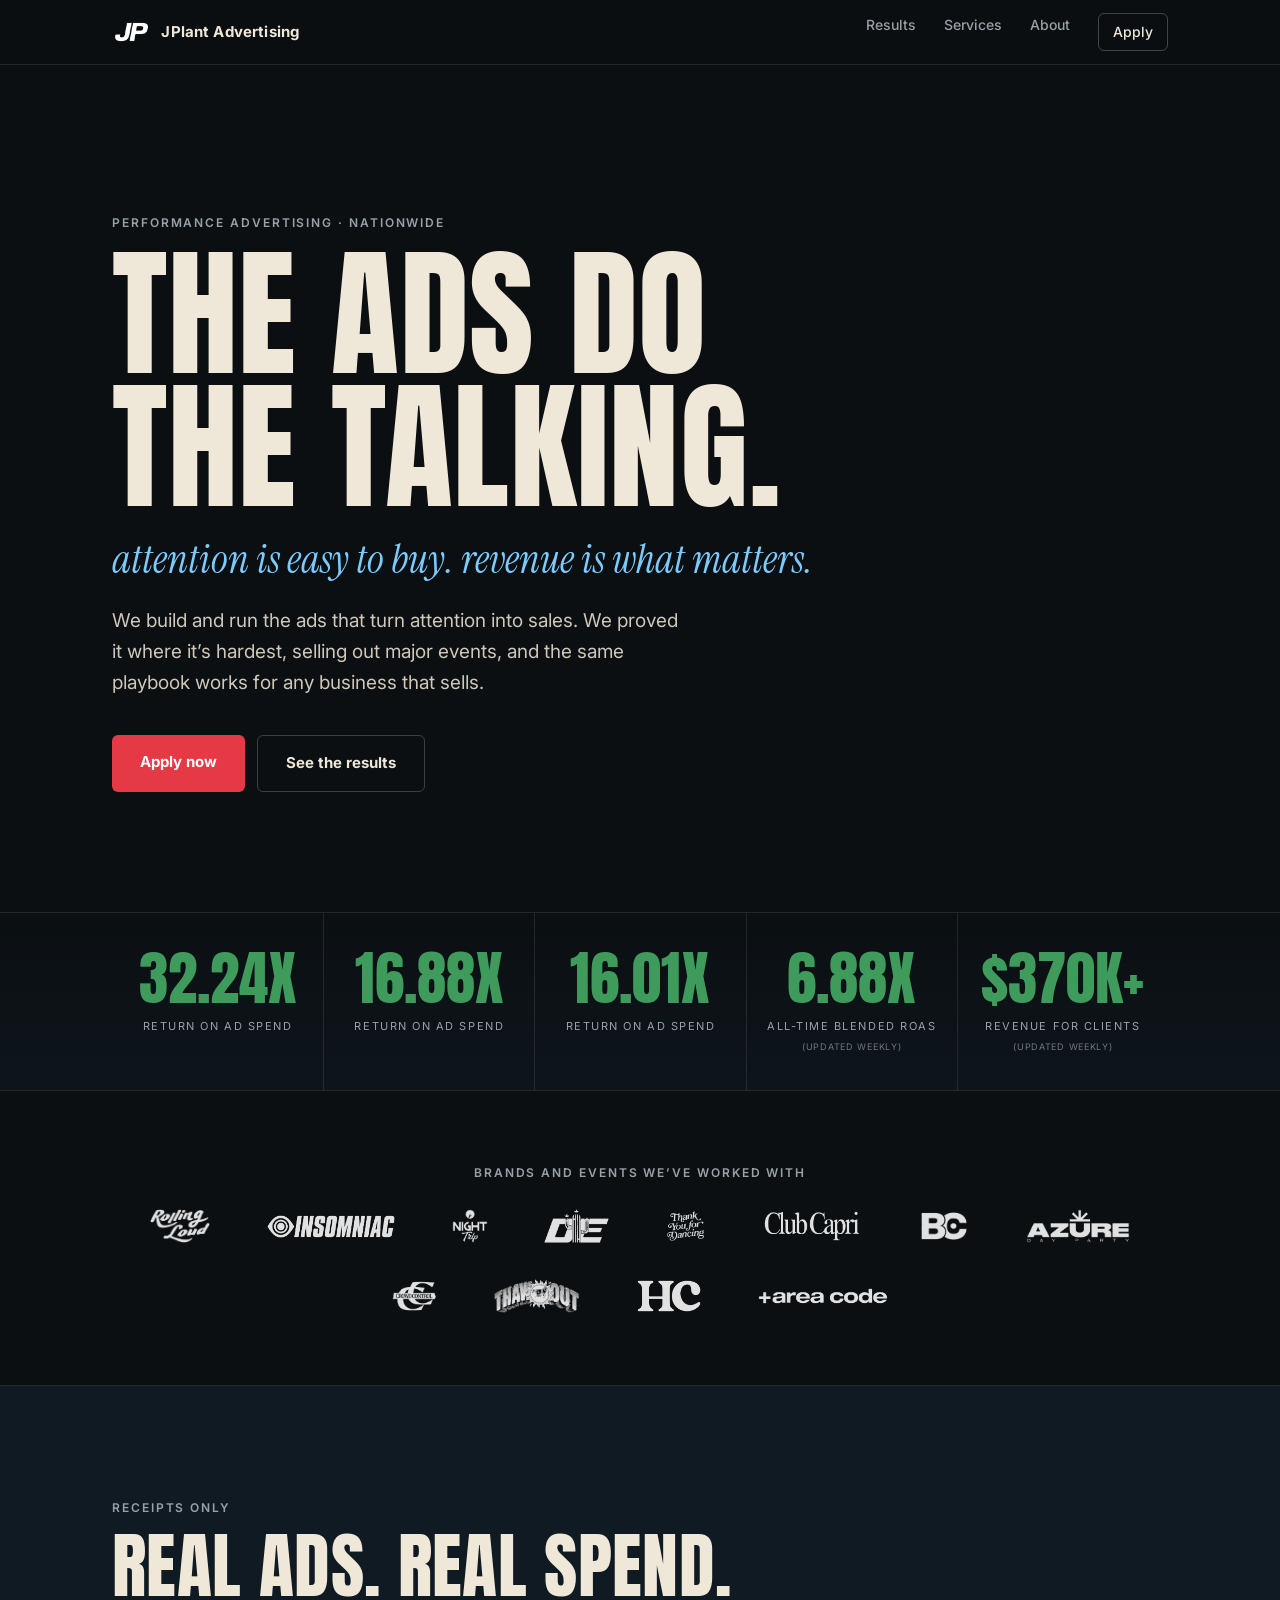
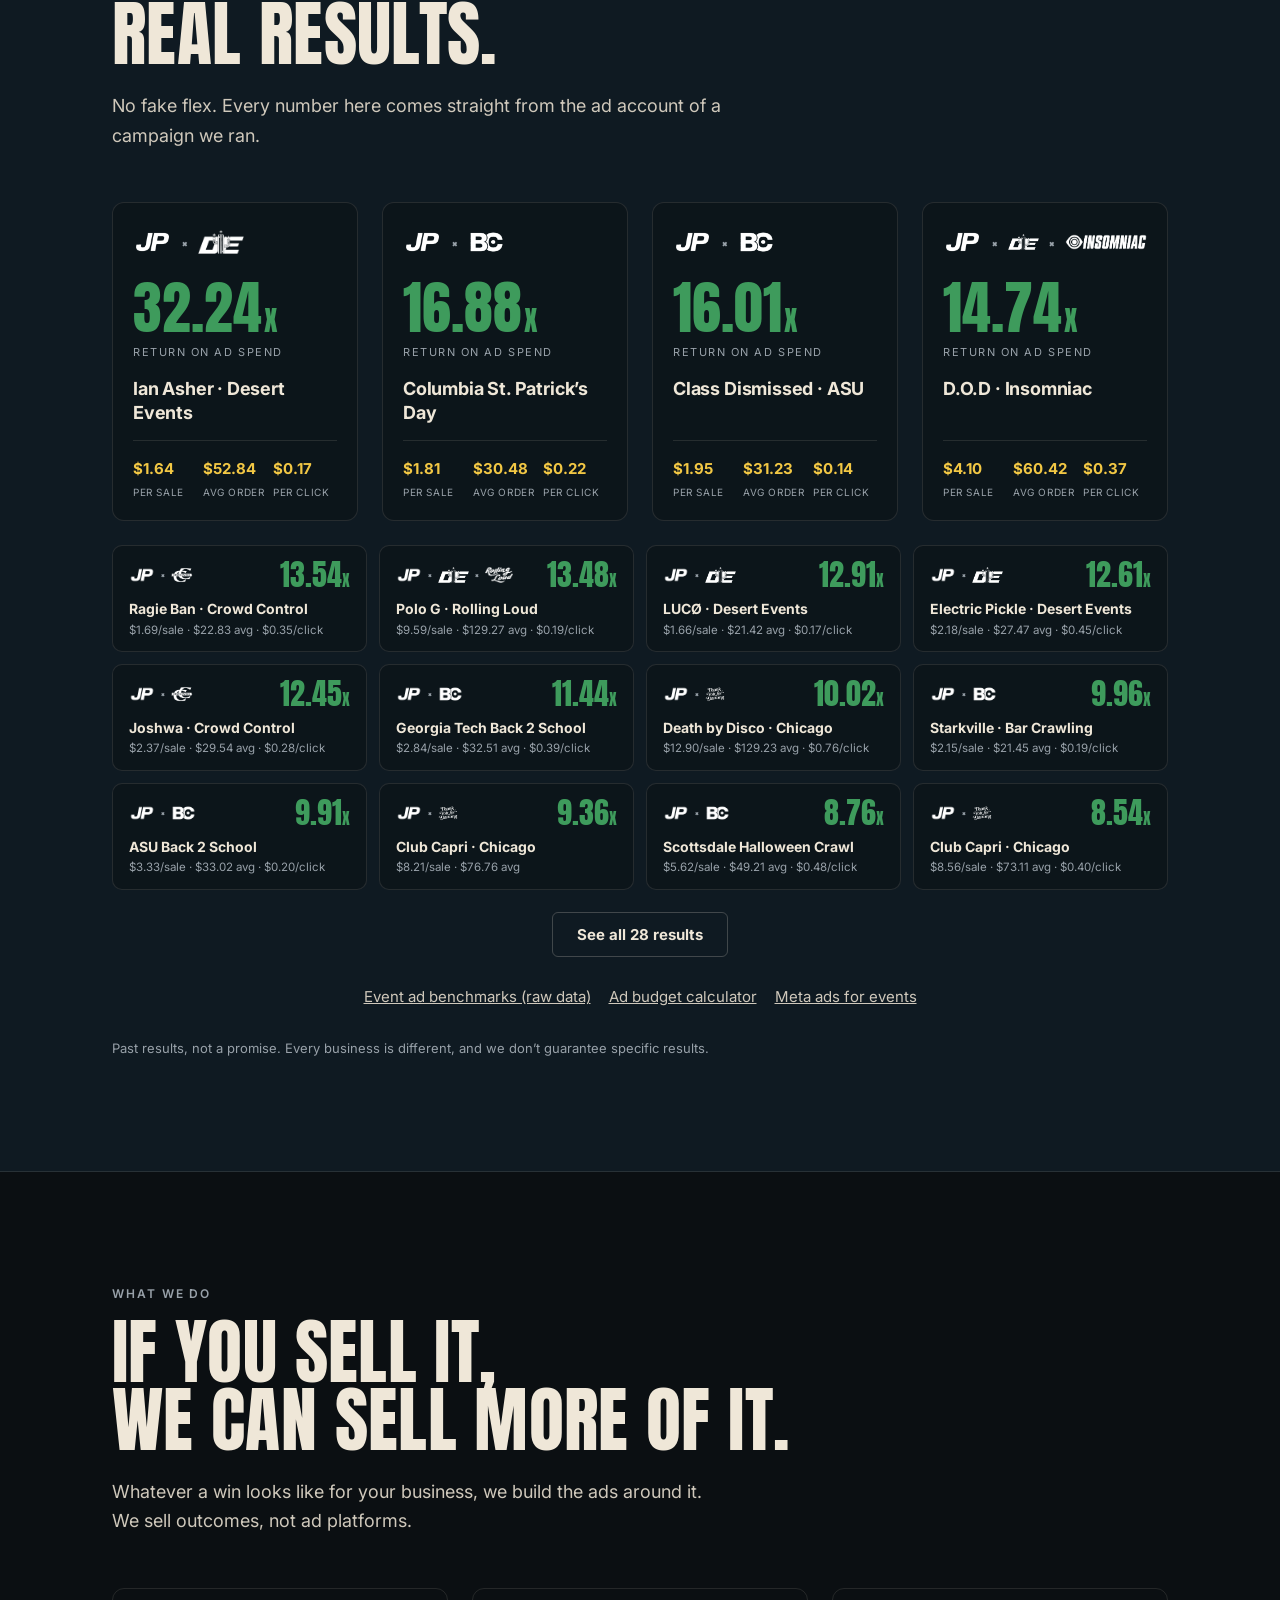
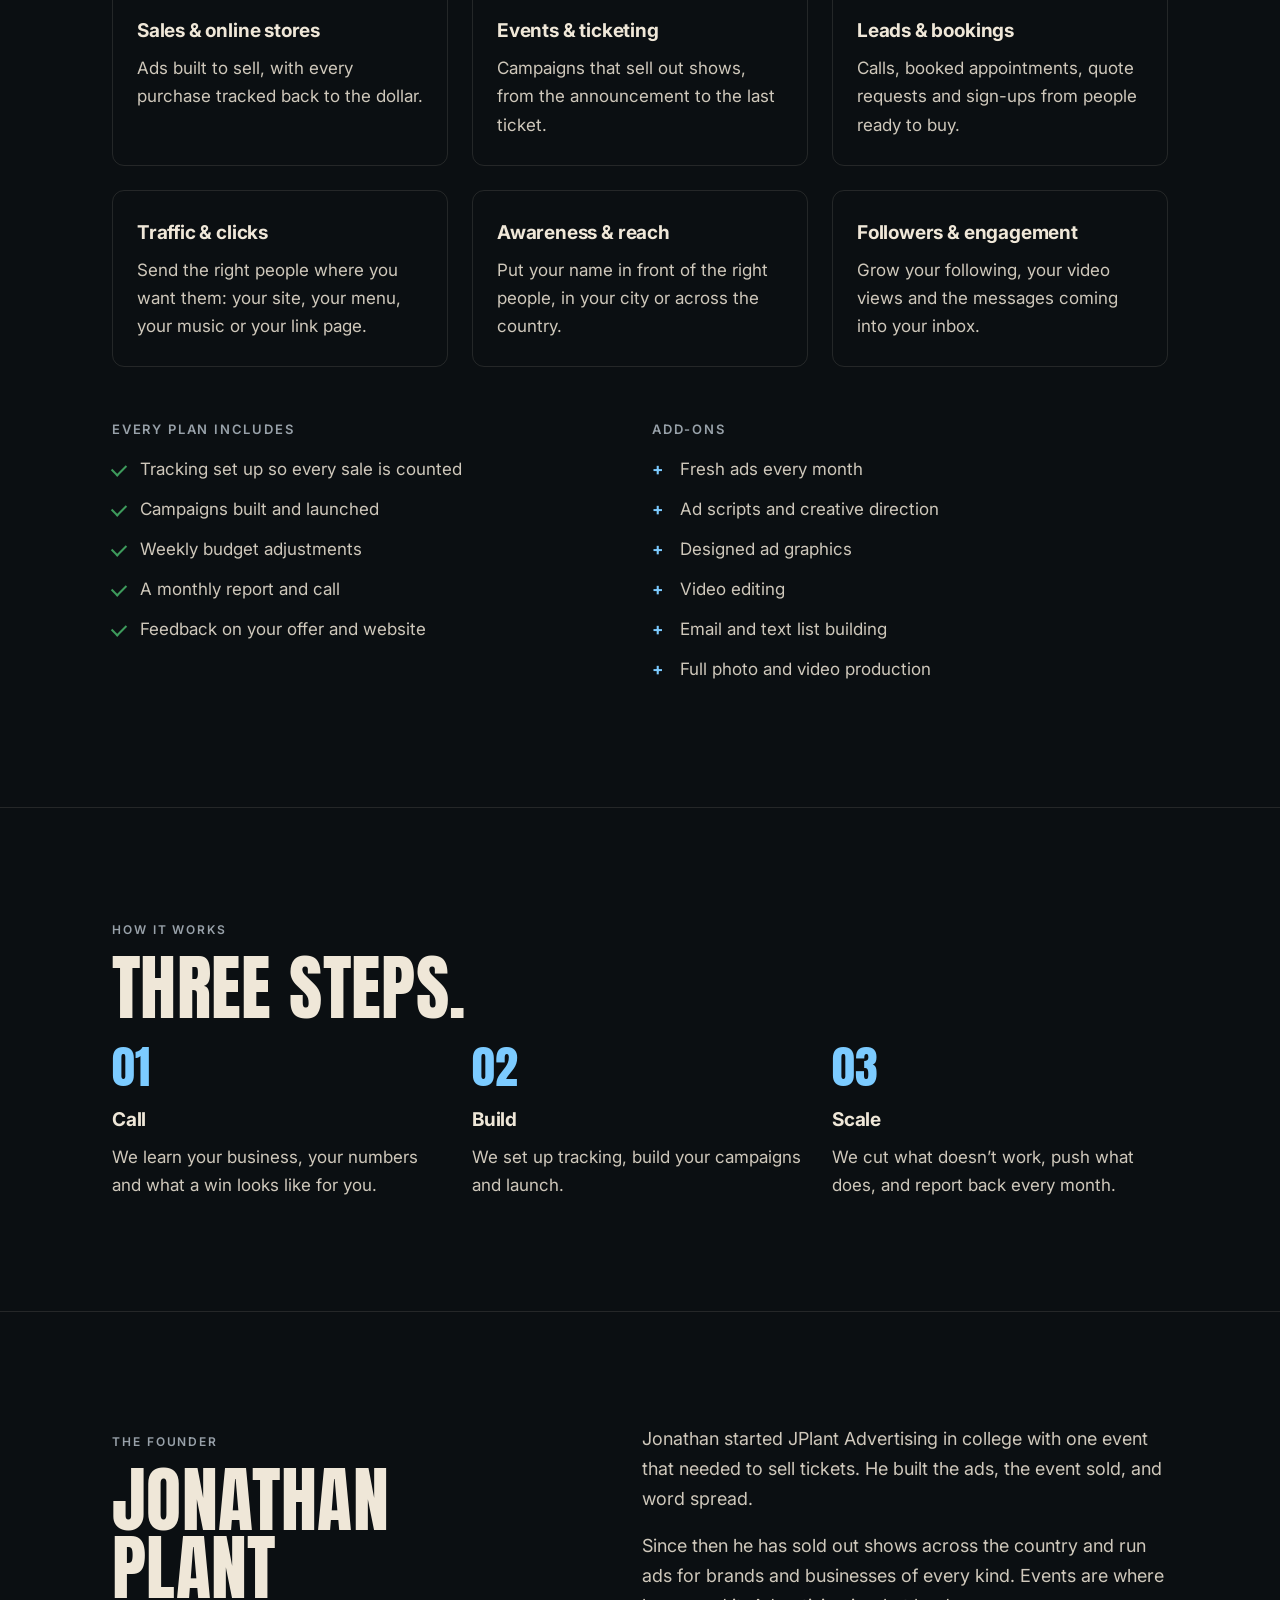
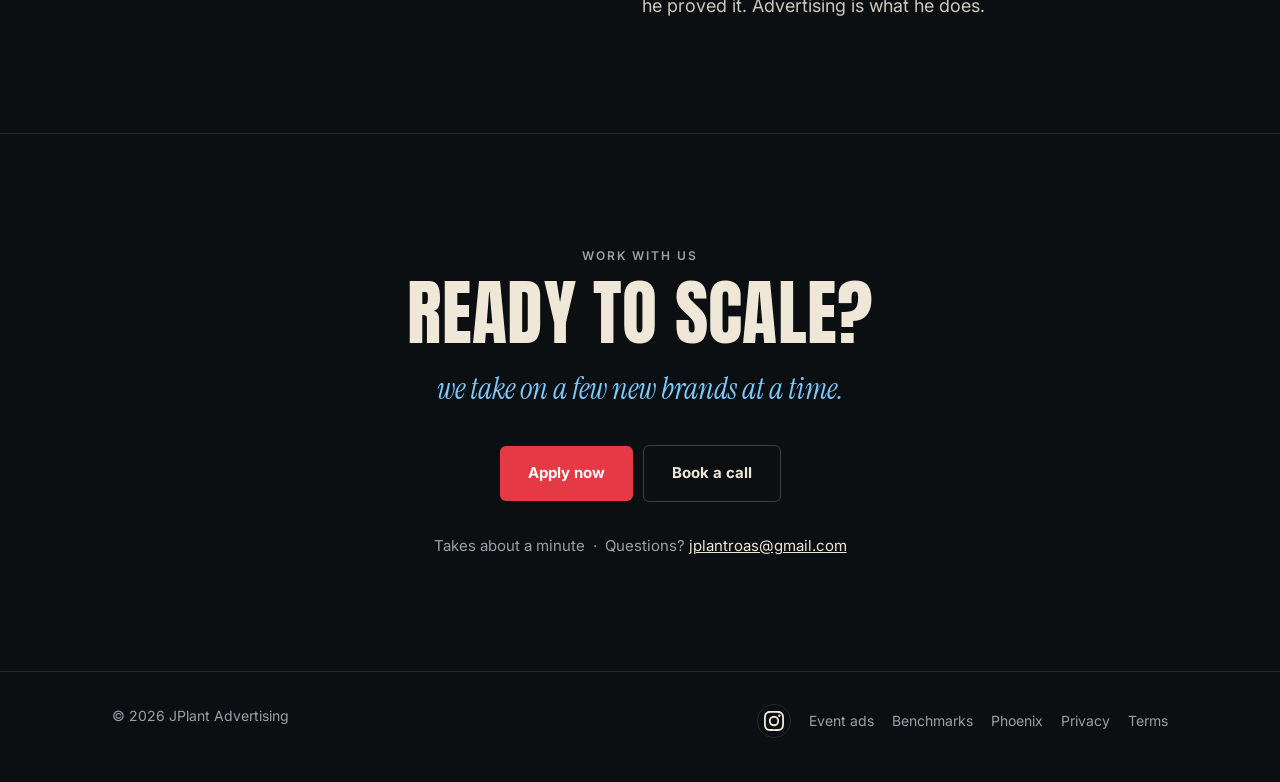
==== commit 00839c89: "Weekly stats: $370K+ revenue, 6.88X blended ROAS" ====
--- a/index.html
+++ b/index.html
@@ -13,8 +13,8 @@
 <div><span class="num money">32.24X</span><span class="lbl">Return on ad spend</span></div>
 <div><span class="num money">16.88X</span><span class="lbl">Return on ad spend</span></div>
 <div><span class="num money">16.01X</span><span class="lbl">Return on ad spend</span></div>
-<div><span class="num money" id="blended">6.79X</span><span class="lbl">All-time blended ROAS</span><span class="upd">(Updated weekly)</span></div>
-<div><span class="num money">$350K+</span><span class="lbl">Revenue for clients</span><span class="upd">(Updated weekly)</span></div>
+<div><span class="num money" id="blended">6.88X</span><span class="lbl">All-time blended ROAS</span><span class="upd">(Updated weekly)</span></div>
+<div><span class="num money">$370K+</span><span class="lbl">Revenue for clients</span><span class="upd">(Updated weekly)</span></div>
 </div></div>
 
 <section class="logos"><div class="wrap">
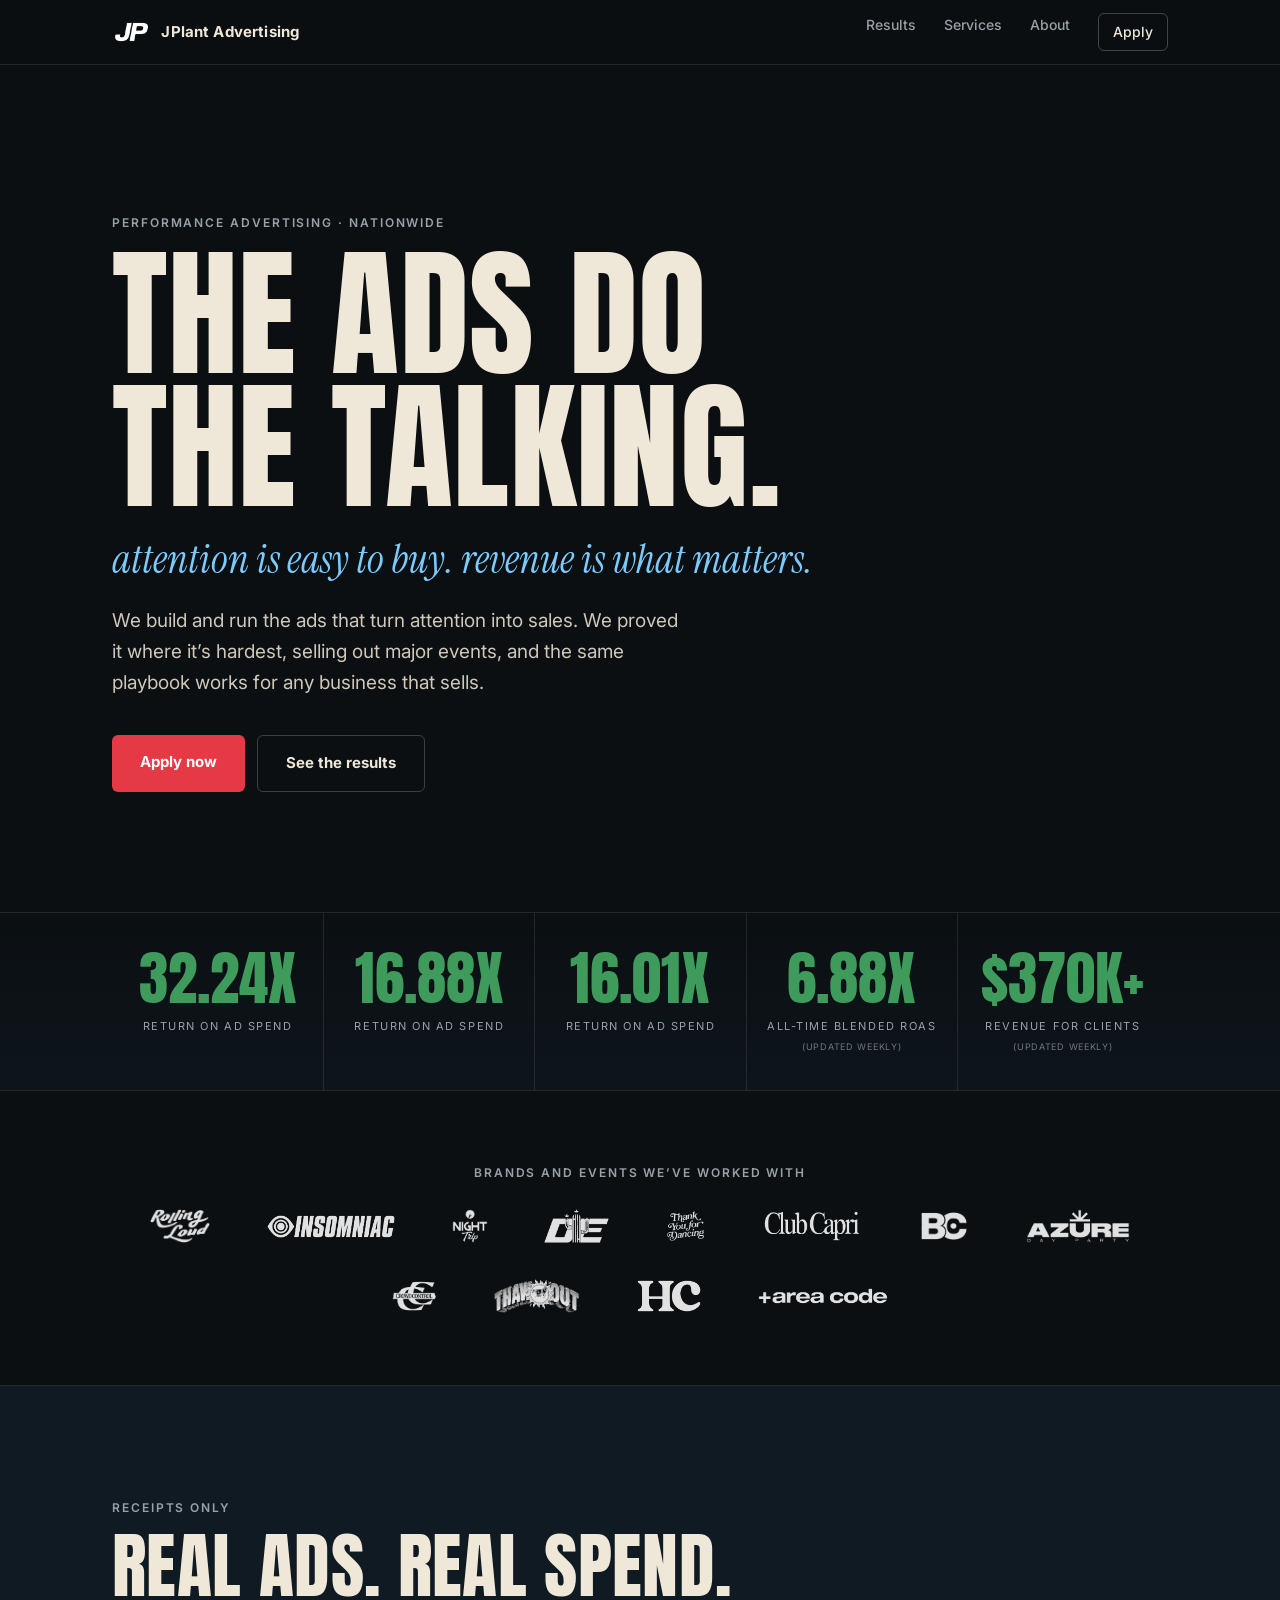
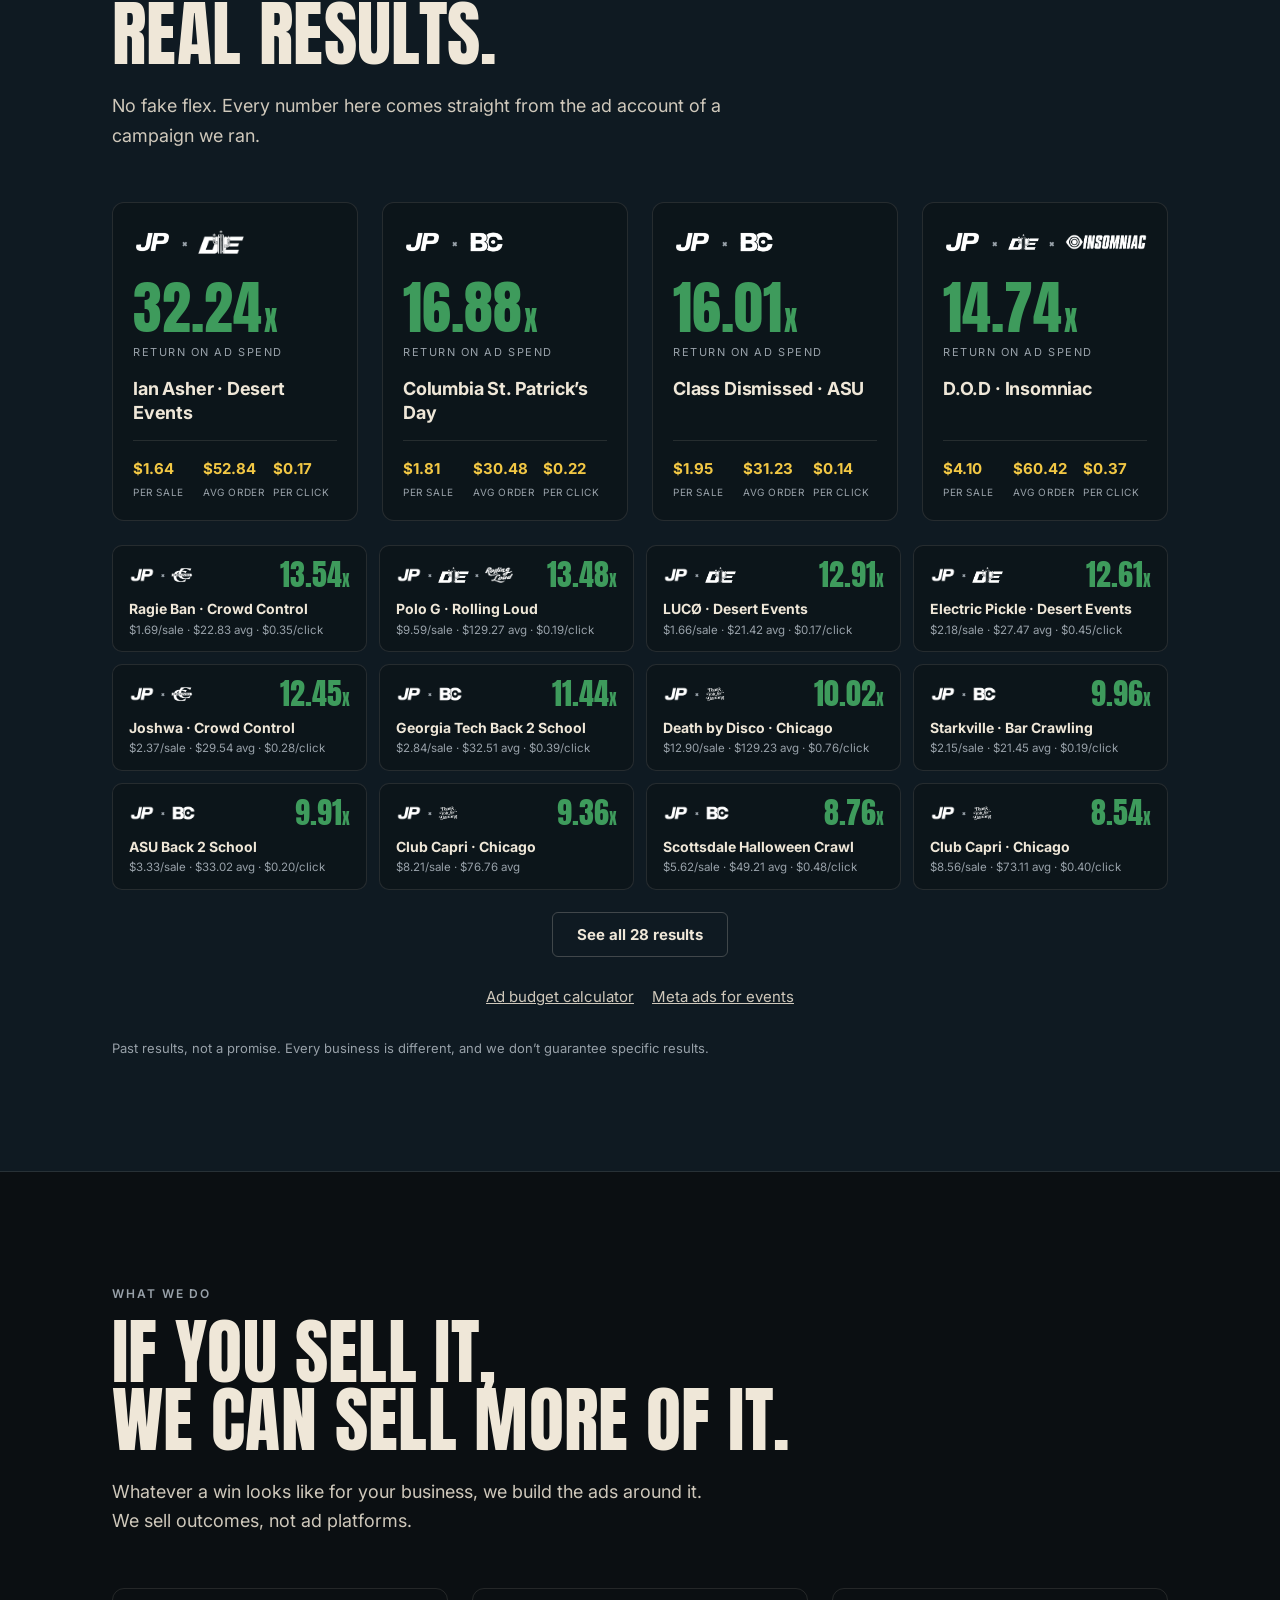
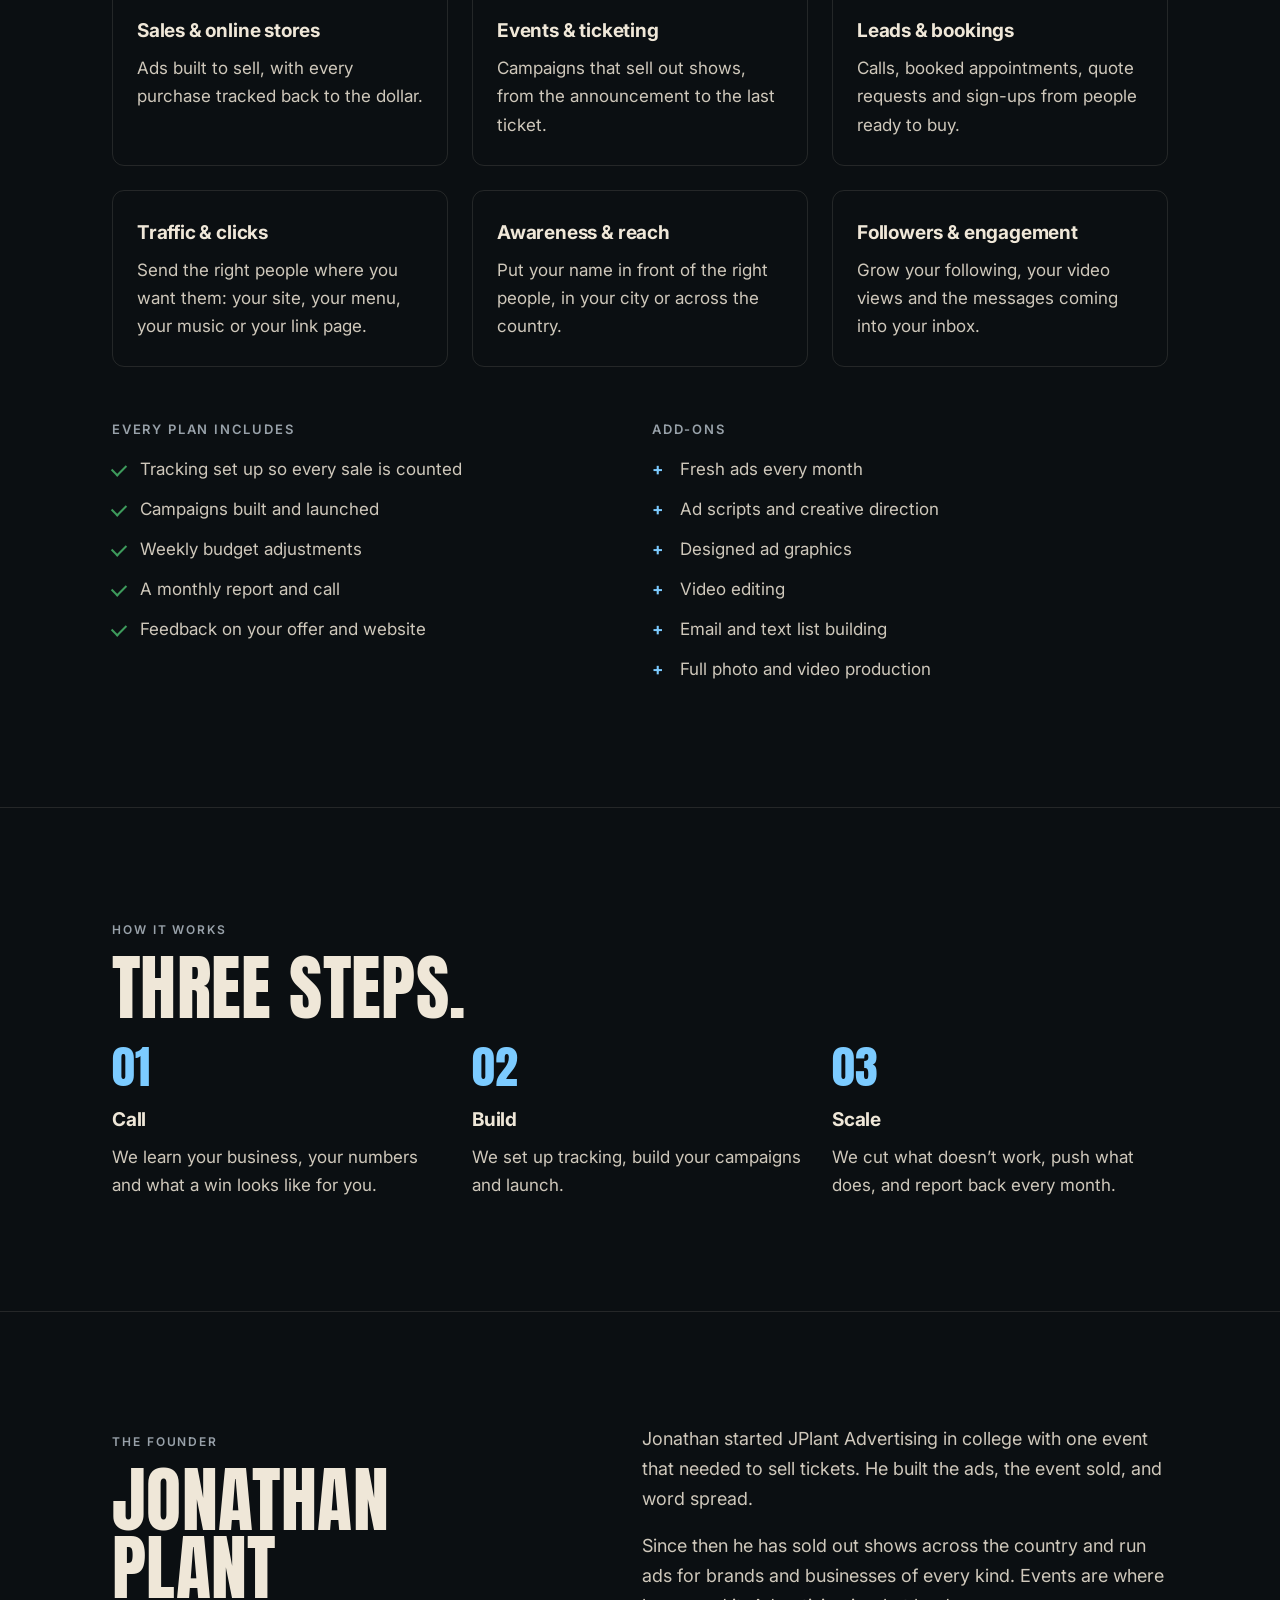
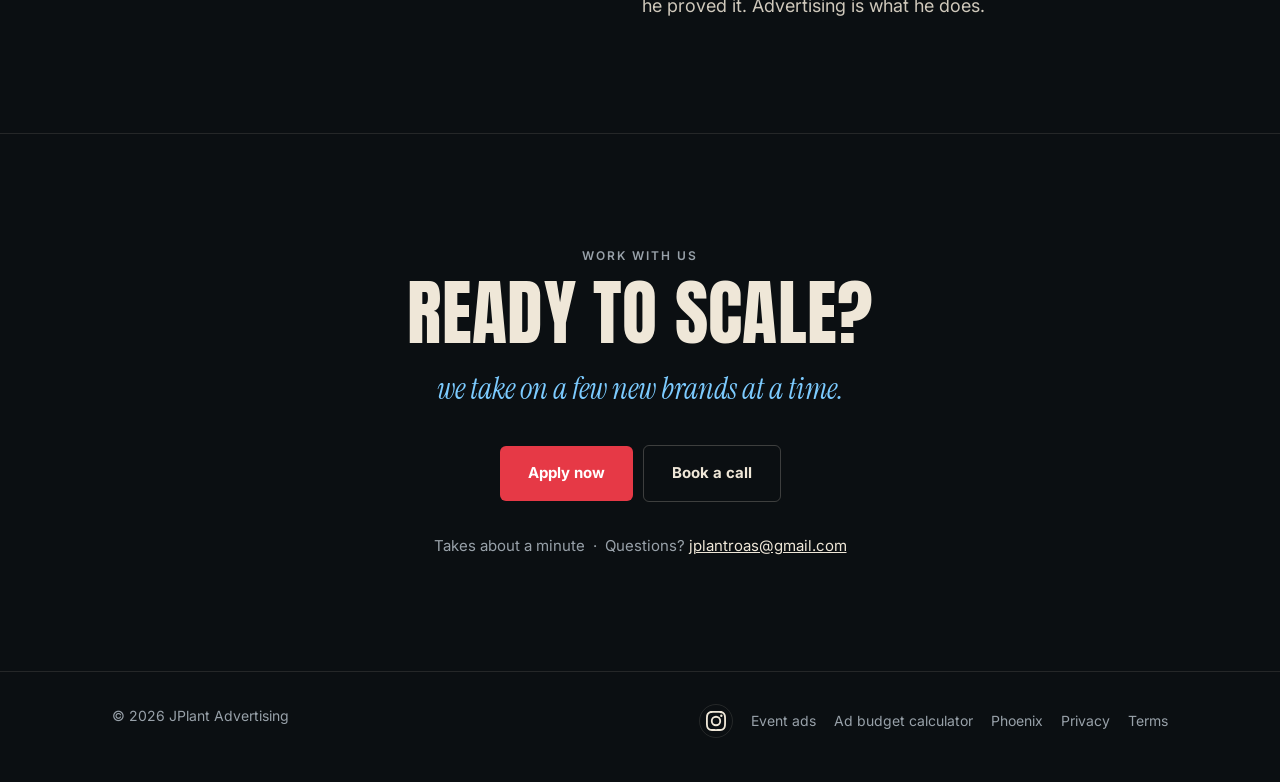
==== commit 67e27258: "Real ad account data on Meta ads for events; ad budget calculator for any purchase; remove website-m" ====
--- a/index.html
+++ b/index.html
@@ -58,7 +58,7 @@
 <article class="mini extra"><div class="mini-top"><div class="mini-logos"><img src="/img/logos/jplant-advertising.png" alt=""><span class="x">×</span><img src="/img/logos/thaw-out.png" alt=""></div><div class="mini-num">$0.10 <i>per click</i></div></div><h4>Thaw Out Festival · Knoxville</h4><p>350K reached · 785K impressions</p></article>
 <article class="mini extra"><div class="mini-top"><div class="mini-logos"><img src="/img/logos/jplant-advertising.png" alt=""><span class="x">×</span><img src="/img/logos/thaw-out.png" alt=""></div><div class="mini-num">$0.21 <i>per click</i></div></div><h4>Thaw Out Festival · Boone</h4><p>100K reached · 335K impressions</p></article>
 </div>
-<div class="more-wrap"><button class="btn ghost more-btn" type="button" aria-expanded="false" aria-controls="more-results">See all 28 results</button></div><div class="seo-links"><a href="/event-ad-benchmarks/">Event ad benchmarks (raw data)</a><a href="/tools/event-ad-budget-calculator/">Ad budget calculator</a><a href="/meta-ads-for-events/">Meta ads for events</a></div>
+<div class="more-wrap"><button class="btn ghost more-btn" type="button" aria-expanded="false" aria-controls="more-results">See all 28 results</button></div><div class="seo-links"><a href="/tools/ad-budget-calculator/">Ad budget calculator</a><a href="/meta-ads-for-events/">Meta ads for events</a></div>
 <p class="fineprint">Past results, not a promise. Every business is different, and we don&#8217;t guarantee specific results.</p>
 </div></section>
 
@@ -118,6 +118,6 @@
 <p class="contact-line">Takes about a minute &nbsp;·&nbsp; Questions? <a href="mailto:jplantroas@gmail.com">jplantroas@gmail.com</a></p>
 </div></section>
 </main>
-<footer><div class="wrap"><div>&copy; 2026 JPlant Advertising</div><div class="foot-links"><a class="social" href="https://www.instagram.com/jplant.advertising/" target="_blank" rel="noopener" aria-label="JPlant Advertising on Instagram"><svg viewBox="0 0 24 24" width="20" height="20" aria-hidden="true"><path fill="currentColor" d="M12 2.2c3.2 0 3.6 0 4.8.1 1.2.1 1.8.2 2.2.4.6.2 1 .5 1.4.9.4.4.7.8.9 1.4.2.4.4 1 .4 2.2.1 1.3.1 1.6.1 4.8s0 3.6-.1 4.8c-.1 1.2-.2 1.8-.4 2.2-.2.6-.5 1-.9 1.4-.4.4-.8.7-1.4.9-.4.2-1 .4-2.2.4-1.3.1-1.6.1-4.8.1s-3.6 0-4.8-.1c-1.2-.1-1.8-.2-2.2-.4-.6-.2-1-.5-1.4-.9-.4-.4-.7-.8-.9-1.4-.2-.4-.4-1-.4-2.2-.1-1.3-.1-1.6-.1-4.8s0-3.6.1-4.8c.1-1.2.2-1.8.4-2.2.2-.6.5-1 .9-1.4.4-.4.8-.7 1.4-.9.4-.2 1-.4 2.2-.4 1.3-.1 1.6-.1 4.8-.1M12 0C8.7 0 8.3 0 7.1.1 5.8.1 4.9.3 4.1.6c-.8.3-1.5.7-2.1 1.4C1.3 2.6.9 3.3.6 4.1.3 4.9.1 5.8.1 7.1 0 8.3 0 8.7 0 12s0 3.7.1 4.9c.1 1.3.3 2.2.6 2.9.3.8.7 1.5 1.4 2.1.7.7 1.3 1.1 2.1 1.4.8.3 1.7.5 2.9.6 1.3.1 1.7.1 4.9.1s3.7 0 4.9-.1c1.3-.1 2.2-.3 2.9-.6.8-.3 1.5-.7 2.1-1.4.7-.7 1.1-1.3 1.4-2.1.3-.8.5-1.7.6-2.9.1-1.3.1-1.7.1-4.9s0-3.7-.1-4.9c-.1-1.3-.3-2.2-.6-2.9-.3-.8-.7-1.5-1.4-2.1C21.4 1.3 20.7.9 19.9.6 19.1.3 18.2.1 16.9.1 15.7 0 15.3 0 12 0zm0 5.8a6.2 6.2 0 1 0 0 12.4 6.2 6.2 0 0 0 0-12.4zM12 16a4 4 0 1 1 0-8 4 4 0 0 1 0 8zm6.4-11.8a1.4 1.4 0 1 0 0 2.9 1.4 1.4 0 0 0 0-2.9z"/></svg></a><a href="/meta-ads-for-events/">Event ads</a><a href="/event-ad-benchmarks/">Benchmarks</a><a href="/phoenix-meta-ads-agency/">Phoenix</a><a href="/privacy/">Privacy</a><a href="/terms/">Terms</a></div></div></footer>
+<footer><div class="wrap"><div>&copy; 2026 JPlant Advertising</div><div class="foot-links"><a class="social" href="https://www.instagram.com/jplant.advertising/" target="_blank" rel="noopener" aria-label="JPlant Advertising on Instagram"><svg viewBox="0 0 24 24" width="20" height="20" aria-hidden="true"><path fill="currentColor" d="M12 2.2c3.2 0 3.6 0 4.8.1 1.2.1 1.8.2 2.2.4.6.2 1 .5 1.4.9.4.4.7.8.9 1.4.2.4.4 1 .4 2.2.1 1.3.1 1.6.1 4.8s0 3.6-.1 4.8c-.1 1.2-.2 1.8-.4 2.2-.2.6-.5 1-.9 1.4-.4.4-.8.7-1.4.9-.4.2-1 .4-2.2.4-1.3.1-1.6.1-4.8.1s-3.6 0-4.8-.1c-1.2-.1-1.8-.2-2.2-.4-.6-.2-1-.5-1.4-.9-.4-.4-.7-.8-.9-1.4-.2-.4-.4-1-.4-2.2-.1-1.3-.1-1.6-.1-4.8s0-3.6.1-4.8c.1-1.2.2-1.8.4-2.2.2-.6.5-1 .9-1.4.4-.4.8-.7 1.4-.9.4-.2 1-.4 2.2-.4 1.3-.1 1.6-.1 4.8-.1M12 0C8.7 0 8.3 0 7.1.1 5.8.1 4.9.3 4.1.6c-.8.3-1.5.7-2.1 1.4C1.3 2.6.9 3.3.6 4.1.3 4.9.1 5.8.1 7.1 0 8.3 0 8.7 0 12s0 3.7.1 4.9c.1 1.3.3 2.2.6 2.9.3.8.7 1.5 1.4 2.1.7.7 1.3 1.1 2.1 1.4.8.3 1.7.5 2.9.6 1.3.1 1.7.1 4.9.1s3.7 0 4.9-.1c1.3-.1 2.2-.3 2.9-.6.8-.3 1.5-.7 2.1-1.4.7-.7 1.1-1.3 1.4-2.1.3-.8.5-1.7.6-2.9.1-1.3.1-1.7.1-4.9s0-3.7-.1-4.9c-.1-1.3-.3-2.2-.6-2.9-.3-.8-.7-1.5-1.4-2.1C21.4 1.3 20.7.9 19.9.6 19.1.3 18.2.1 16.9.1 15.7 0 15.3 0 12 0zm0 5.8a6.2 6.2 0 1 0 0 12.4 6.2 6.2 0 0 0 0-12.4zM12 16a4 4 0 1 1 0-8 4 4 0 0 1 0 8zm6.4-11.8a1.4 1.4 0 1 0 0 2.9 1.4 1.4 0 0 0 0-2.9z"/></svg></a><a href="/meta-ads-for-events/">Event ads</a><a href="/tools/ad-budget-calculator/">Ad budget calculator</a><a href="/phoenix-meta-ads-agency/">Phoenix</a><a href="/privacy/">Privacy</a><a href="/terms/">Terms</a></div></div></footer>
 <script src="/js/site.js?v=3" defer></script>
 </body></html>
